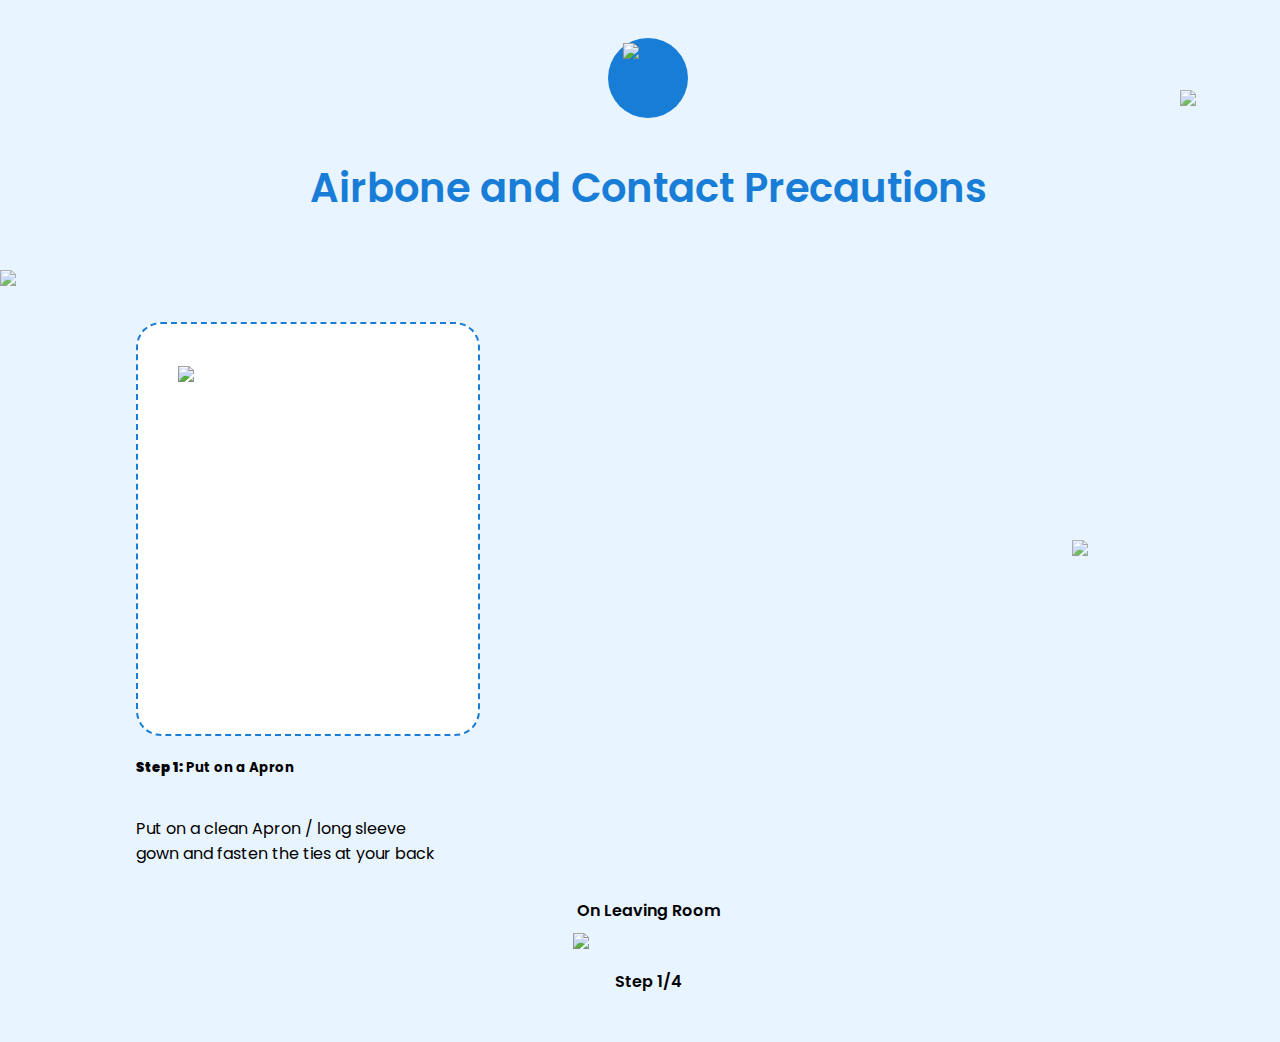
==== airborne.html @ f4a00616 "changes in file" ====
<!DOCTYPE html>
<html lang="en">
  <head>
    <meta charset="UTF-8" />
    <meta http-equiv="X-UA-Compatible" content="IE=edge" />
    <meta http-equiv="content-type" content="text/html; charset=utf-8" />
    <meta
      name="viewport"
      content="width=device-width, initial-scale=1.0,  minimum-scale=1.0 user-scalable=no"
    />
    <title>clean care is safer care</title>
    <link href="assets/css/bootstrap.min.css" rel="stylesheet" />
    <link
      rel="stylesheet"
      href="https://cdnjs.cloudflare.com/ajax/libs/font-awesome/4.7.0/css/font-awesome.min.css"
    />

    <link
      href="https://fonts.googleapis.com/css2?family=Poppins:ital,wght@0,100;0,200;0,300;0,400;0,500;0,600;0,700;0,800;0,900;1,100;1,200;1,300;1,400;1,500;1,600;1,700;1,800;1,900&display=swap"
      rel="stylesheet"
    />

    <link href="assets/css/style.css" rel="stylesheet" />
  </head>
  <body class="">
    <section class="container-block1">
      <div class="container">
        <div class="row">
          <div class="col-12 block1">
            <div class="airborne-bg">
              <img class="drop-img_1" src="assets/img/Airbone.svg" />
            </div>
            <h3 class="my-3">Airbone and Contact Precautions</h3>
          </div>

          <div
            class="col-12 col-sm-6 bg_centre_cc col-md-6 col-lg-6 col-xl-6 block1a order-1 order-md-0 order-lg-0 order-xl-0 my-auto"
          >
            <div class="apron-image-container box1">
              <img
                src="assets/img/Assets/Apron.svg"
                id="draggable1"
                draggable="true"
                class="apron"
              />
            </div>
            <div class="apron-text-container my-3">
              <h5><b>Step 1:</b> Put on a Apron</h5>
              <p>
                Put on a clean Apron / long sleeve gown and fasten the ties at
                your back
              </p>
            </div>
          </div>
          <div
            class="col-12 col-sm-6 col-md-6 col-lg-6 col-xl-6 block1b order-0 order-md-1 order-lg-1 order-xl-1"
          >
            <p class="P_text_aling_1">On Leaving Room</p>
            <div class="block1b-image-container">
              <img
                class="block1b-image"
                id="droppable1"
                droppable="true"
                src="assets/img/Airbone_Character/After/Character_Normal-03.svg"
              />
            </div>
            <p class="P_text_aling">Step 1/4</p>
            <div class="block1b-text-container1" style="display: none;">
              <div class="icon-container-block1b d-flex d-inline">
                <img class="mr-3" src="assets/img/Tick_1.svg" />
                <h5 class="my-3">Completed</h5>
              </div>
              <div class="button-container">
                <button class="block1b-button mx-1" onclick="plusSlides(1)">
                  Continue
                  <i class="fa fa-angle-double-right" aria-hidden="true"></i>
                </button>
              </div>
            </div>
          </div>
        </div>
      </div>
    </section>
    <section class="container-block1">
      <div class="container">
        <div class="row">
          <div class="col-12 block1">
            <div class="airborne-bg">
              <img class="drop-img_1" src="assets/img/Airbone.svg" />
            </div>
            <h3 class="my-3">Airbone and Contact Precautions</h3>
          </div>

          <div
            class="col-12 col-sm-6 bg_centre_cc col-md-6 col-lg-6 col-xl-6 block1a order-1 order-md-0 order-lg-0 order-xl-0 my-auto"
          >
            <div class="apron-image-container box2">
              <img
                src="assets/img/Assets/Mask_1.svg"
                draggable="true"
                id="draggable2"
                class="apron"
              />
            </div>
            <div class="apron-text-container my-3">
              <h5><b>Step 2:</b> Put on a Mask</h5>
              <p>Put on a mask</p>
            </div>
          </div>
          <div
            class="col-12 col-sm-6 col-md-6 col-lg-6 col-xl-6 block1b order-0 order-md-1 order-lg-1 order-xl-1"
          >
            <p class="P_text_aling_1">On Leaving Room</p>
            <div class="block1b-image-container">
              <img
                class="block1b-image"
                id="droppable2"
                droppable="true"
                src="assets/img/Airbone_Character/Before/Character_ffp2-03.svg"
              />
            </div>
            <p class="P_text_aling">Step 2/4</p>
            <div class="block1b-text-container2" style="display: none;">
              <div class="icon-container-block1b">
                <img class="mr-3" src="assets/img/Tick_1.svg" />
                <h5 class="my-3">Completed</h5>
              </div>
              <div class="button-container">
                <button class="block1b-button mx-1" onclick="plusSlides(1)">
                  Continue
                  <i class="fa fa-angle-double-right" aria-hidden="true"></i>
                </button>
              </div>
            </div>
          </div>
        </div>
      </div>
    </section>
    <section class="container-block1">
      <div class="container">
        <div class="row">
          <div class="col-12 block1">
            <div class="airborne-bg">
              <img class="drop-img_1" src="assets/img/Airbone.svg" />
            </div>
            <h3 class="my-3">Airbone and Contact Precautions</h3>
          </div>

          <div
            class="col-12 col-sm-6 bg_centre_cc col-md-6 col-lg-6 col-xl-6 block1a order-1 order-md-0 order-lg-0 order-xl-0 my-auto"
          >
            <div class="apron-image-container box3">
              <img
                src="assets/img/Assets/Face shield.svg"
                id="draggable3"
                class="apron"
              />
            </div>
            <div class="apron-text-container my-3">
              <h5><b>Step 3:</b> Put on a Face shield</h5>
              <p>Put on a Face shield</p>
            </div>
          </div>
          <div
            class="col-12 col-sm-6 col-md-6 col-lg-6 col-xl-6 block1b order-0 order-md-1 order-lg-1 order-xl-1"
          >
            <p class="P_text_aling_1">On Leaving Room</p>
            <div class="block1b-image-container">
              <img
                class="block1b-image"
                id="droppable3"
                src="assets/img/Airbone_Character/Before/Character_Face shield-03.svg"
              />
            </div>
            <p class="P_text_aling">Step 3/4</p>
            <div class="block1b-text-container3" style="display: none;">
              <div class="icon-container-block1b">
                <img class="mr-3" src="assets/img/Tick_1.svg" />
                <h5 class="my-3">Completed</h5>
              </div>
              <div class="button-container">
                <button class="block1b-button mx-1" onclick="plusSlides(1)">
                  Continue
                  <i class="fa fa-angle-double-right" aria-hidden="true"></i>
                </button>
              </div>
            </div>
          </div>
        </div>
      </div>
    </section>
    <section class="container-block1">
      <div class="container">
        <div class="row">
          <div class="col-12 block1">
            <div class="airborne-bg">
              <img class="drop-img_1" src="assets/img/Airbone.svg" />
            </div>
            <h3 class="my-3">Airbone and Contact Precautions</h3>
          </div>

          <div
            class="col-12 col-sm-6 bg_centre_cc col-md-6 col-lg-6 col-xl-6 block1a order-1 order-md-0 order-lg-0 order-xl-0 my-auto"
          >
            <div class="apron-image-container box4">
              <img
                src="assets/img/Assets/Gloves.svg"
                id="draggable4"
                class="apron"
              />
            </div>
            <div class="apron-text-container my-3">
              <h5><b>Step 4:</b> Put on a Gloves</h5>
              <p>Put on a Gloves</p>
            </div>
          </div>
          <div
            class="col-12 col-sm-6 col-md-6 col-lg-6 col-xl-6 block1b order-0 order-md-1 order-lg-1 order-xl-1"
          >
            <p class="P_text_aling_1">On Leaving Room</p>
            <div class="block1b-image-container">
              <img
                class="block1b-image"
                id="droppable4"
                src="assets/img/Airbone_Character/Before/Balaji Precautions-03.svg"
              />
            </div>
            <p class="P_text_aling">Step 4/4</p>
            <div class="block1b-text-container4" style="display: none;">
              <div class="icon-container-block1b">
                <img class="mr-3" src="assets/img/Tick_1.svg" />
                <h5 class="my-3">Completed</h5>
              </div>
              <div class="button-container">
                <button class="block1b-button mx-1" onclick="plusSlides(1)">
                  Next
                </button>
              </div>
            </div>
          </div>
        </div>
      </div>
    </section>
    <!-- reverse slider  1-->
    <section class="container-block1">
      <div class="container">
        <div class="row">
          <div class="col-12 block1">
            <div class="airborne-bg">
              <img class="drop-img" src="assets/img/Airbone.svg" />
            </div>

            <h3 class="my-4">Droplet and Contact Precautions</h3>
          </div>
          <div
            class="col-12 col-sm-6 col-md-6 col-lg-6 col-xl-6 block2a  my-auto justify-content-center"
          >
          <p>On Leaving Room</p>
          <div class="block2b-image-container">
            <img
              class="block2b-image"
              id="draggable5"
              src="assets/img/Assets/Gloves.svg"
            />
            
          </div>
          <div class="block2b-text-container my-3">
            <h5><b>Step 2:</b> Put on a Mask</h5>
            <p>Put on a mask</p>
          </div>
          </div>
          <div
            class="col-12 col-sm-6 col-md-6 col-lg-6 col-xl-6 block-1b"
          >
           
            <div class="apron-image-container box5" id="droppable5">
              <img
                src=""
                
                class="apron"
              />
            </div>
            <div class="block1b-text-container5" style="display: none;">
              <p class="P_text_aling">Step 3/4</p>
              <div class="icon-container-block1b">
                <img class="mr-3" src="assets/img/Tick_1.svg" />
                <h5 class="my-3"><b>Completed</b></h5>
              </div>
              <div class="button-container">
                <button class="block1b-button mx-1" onclick="plusSlides(1)">
                  Continue
                </button>
              </div>
            </div>
          </div>
        </div>
      </div>
    </section>
    <!--reverse slider2-->
    <section class="container-block1">
      <div class="container">
        <div class="row">
          <div class="col-12 block1">
            <div class="airborne-bg">
              <img class="drop-img" src="assets/img/Airbone.svg" />
            </div>

            <h3 class="my-4">Droplet and Contact Precautions</h3>
          </div>
          <div
            class="col-12 col-sm-6 col-md-6 col-lg-6 col-xl-6 block2a my-auto justify-content-center"
          >
          <p>On Leaving Room</p>
          <div class="block2c-image-container">
            <img
              class="block2c-image"
              id="draggable6"
              src="assets/img/Assets/Face shield.svg"
            />
            
          </div>
          <div class="block2b-text-container my-3">
            <h5><b>Step 2:</b> Put on a Mask</h5>
            <p>Put on a mask</p>
          </div>
          </div>
          <div
            class="col-12 col-sm-6 col-md-6 col-lg-6 col-xl-6 block1b "
          >
           
            <div class="apron-image-container box6" id="droppable6">
              <img
                src=""
                
                class="apron1"
              />
            </div>
            <div class="block1b-text-container6" style="display: none;">
              <p class="P_text_aling">Step 3/4</p>
              <div class="icon-container-block1b">
                <img class="mr-3" src="assets/img/Tick_1.svg" />
                <h5 class="my-3"><b>Completed</b></h5>
              </div>
              <div class="button-container">
                <button class="block1b-button mx-1" onclick="plusSlides(1)">
                  Continue
                </button>
              </div>
            </div>
          </div>
        </div>
      </div>
    </section>
<!--reverse slider 3-->
<section class="container-block1">
  <div class="container">
    <div class="row">
      <div class="col-12 block1">
        <div class="airborne-bg">
          <img class="drop-img" src="assets/img/Airbone.svg" />
        </div>

        <h3 class="my-4">Droplet and Contact Precautions</h3>
      </div>
      <div
        class="col-12 col-sm-6 col-md-6 col-lg-6 col-xl-6 block2a  my-auto justify-content-center"
      >
      <p>On Leaving Room</p>
      <div class="block2d-image-container">
        <img
          class="block2d-image"
          id="draggable7"
          src="assets/img/Assets/Mask_1.svg"
        />
        
      </div>
      <div class="block2b-text-container my-3">
        <h5><b>Step 2:</b> Put on a Mask</h5>
        <p>Put on a mask</p>
      </div>
      </div>
      <div
        class="col-12 col-sm-6 col-md-6 col-lg-6 col-xl-6 block1b "
      >
       
        <div class="apron-image-container box6" id="droppable7">
          <img
            src=""
            
            class="apron2"
          />
        </div>
        <div class="block1b-text-container7" style="display: none;">
          <p class="P_text_aling">Step 3/4</p>
          <div class="icon-container-block1b">
            <img class="mr-3" src="assets/img/Tick_1.svg" />
            <h5 class="my-3"><b>Completed</b></h5>
          </div>
          <div class="button-container">
            <button class="block1b-button mx-1" onclick="plusSlides(1)">
              Continue
            </button>
          </div>
        </div>
      </div>
    </div>
  </div>
</section>
<section class="container-block1">
  <div class="container">
    <div class="row">
      <div class="col-12 block1">
        <div class="airborne-bg">
          <img class="drop-img" src="assets/img/Airbone.svg" />
        </div>

        <h3 class="my-4">Droplet and Contact Precautions</h3>
      </div>
      <div
        class="col-12 col-sm-6 col-md-6 col-lg-6 col-xl-6 block2a  my-auto justify-content-center"
      >
      <p>On Leaving Room</p>
      <div class="block2e-image-container">
        <img
          class="block2e-image"
          id="draggable8"
          src="assets/img/Assets/Apron.svg"
        />
        
      </div>
        
          <div class="block2b-text-container my-3">
            <h5><b>Step 2:</b> Put on a Mask</h5>
            <p>Put on a mask</p>
          </div>
      </div>
      <div
        class="col-12 col-sm-6 col-md-6 col-lg-6 col-xl-6 block1b "
      >
       
        <div class="apron-image-container box6" id="droppable8">
          <img
            src=""
            
            class="apron3"
          />
        </div>
        <div class="block1b-text-container8" style="display: none;">
          <p class="P_text_aling">Step 3/4</p>
          <div class="icon-container-block1b">
            <img class="mr-3" src="assets/img/Tick_1.svg" />
            <h5 class="my-3"><b>Completed</b></h5>
          </div>
          <div class="button-container">
            <!-- <button class="block1b-button mx-1" onclick="plusSlides(1)">
              Continue
            </button> -->
          </div>
        </div>
      </div>
    </div>
  </div>
</section>
    <img src="assets/img/Virus_2.svg" class="d_g_bg_ico" />
    <img src="assets/img/Virus_2.svg" class="d_g_bg_ico_2" />
    <img src="assets/img/Virus_2.svg" class="d_g_bg_ico_3" />
    <script src="assets/js/jquery.min.js"></script>

    <script
      src="https://code.jquery.com/ui/1.12.1/jquery-ui.min.js"
      integrity="sha256-VazP97ZCwtekAsvgPBSUwPFKdrwD3unUfSGVYrahUqU="
      crossorigin="anonymous"
    ></script>
    <script src="https://cdnjs.cloudflare.com/ajax/libs/jqueryui-touch-punch/0.2.3/jquery.ui.touch-punch.min.js"></script>
    <script src="assets/js/main.js"></script>
  </body>
</html>
---- assets/css/style.css ----
body {
  font-family: "Poppins", sans-serif;
  background-color: #e8f4ff;
  width: 100%;
  height: 100%;
}

a:link {
  text-decoration: none !important;
}

a:visited {
  text-decoration: none;
}

a:hover {
  text-decoration: underline;
}

a:active {
  text-decoration: underline;
}

h1,
h2,
h3,
h4,
h5,
h6 {
  font-family: "Poppins", sans-serif;
}
.img_logo {
  width: 300px;
}
.bg-light {
  background-color: #ffffff !important;
}
.navbar {
  padding: 0;
}
.masthead {
  position: relative;
  overflow: hidden;
  padding-top: calc(3rem + 20px);
  background-image: url("../img/Home\ Gradient.svg");
  background-repeat: no-repeat;
  background-position: center center;
  background-attachment: scroll;
  background-color: #e8f4ff;
  background-size: cover;
}
.masthead .masthead-content {
  z-index: 1;
  position: relative;
}
.ban_head {
  font-size: 54px;
  font-weight: 600px;
  line-height: 1.2;
  text-align: center;
}
.ban_para {
  font-size: 18px;
  line-height: 1.8;
  text-align: center;
  padding: 1% 10%;
}
.ban_btn {
  margin-bottom: 2%;
}
.masthead .bg-circle_1 {
  z-index: 0;
  position: absolute;
  width: 100%;
  background-image: url("../img/virusb1.svg");
  background-repeat: no-repeat;
}
.masthead .bg-circle_2 {
  z-index: 0;
  position: absolute;
  width: 100%;
  background-image: url("../img/Virusb2.svg");
  background-repeat: no-repeat;
}
.masthead .bg-circle_3 {
  z-index: 0;
  position: absolute;
  width: 100%;
  background-image: url("../img/virusb3.svg");
  background-repeat: no-repeat;
}

.masthead .bg-circle-1 {
  bottom: 1%;
  left: 1%;
  top: 30%;
}
.masthead .bg-circle-2 {
  left: 70%;
  top: 10%;
  right: 20%;
  bottom: 50%;
}
.masthead .bg-circle-3 {
  bottom: 10%;
  right: 2%;
  left: 80%;
  top: 50%;
}

.masthead {
  background-size: cover;
  background-position: center;
  background-repeat: no-repeat;
}

.header_bg {
  padding: 10px 0;
}

.main_bg {
  background-color: #e8f4ff;
  padding-bottom: 10%;
  width: 100%;
  overflow: hidden;
  background-repeat: no-repeat;
  background-attachment: scroll;
  background-position: center center;
  background-size: cover;
  position: relative;
}

.main_bg .main_bg_content {
  z-index: 1;
  position: relative;
}
.main_bg .main_bg_cir_11 {
  z-index: 0;
  position: absolute;
  width: 100%;
  background-image: url("../img/virusb4.svg");
  background-repeat: no-repeat;
}
.main_bg .main_bg_cir_12 {
  z-index: 0;
  position: absolute;
  width: 100%;
  background-image: url("../img/virusb5.svg");
  background-repeat: no-repeat;
}

.main_bg .main_bg_cir_21 {
  left: 85%;
  top: -4%;
  bottom: 0%;
  right: 0%;
}
.main_bg .main_bg_cir_22 {
  left: -2%;
  top: 15%;
  right: 30%;
  bottom: 0%;
}
.main_bg .main_bg_cir_23 {
  left: 80%;
  top: 33%;
  bottom: 0%;
  right: 0%;
}
.main_bg .main_bg_cir_24 {
  left: 0%;
  top: 45%;
  right: 30%;
  bottom: 0%;
}
.cont_head {
  line-height: 1.5;
  color: #187dd7;
  font-size: 32px;
  text-align: left;
  font-weight: bold;
  padding-bottom: 20px;
}
.cont_head_1 {
  line-height: 1;
  color: #187dd7;
  font-size: 32px;
  text-align: center;
  font-weight: bold;
  padding-bottom: 70px;
}

.cont_head_2 {
  line-height: 1;
  color: #187dd7;
  font-size: 32px;
  text-align: center;
  font-weight: bold;
  padding-top: 130px;
  padding-bottom: 50px;
}

.cont_par {
  margin-bottom: 0rem;
  color: #2c2d32;
  text-align: left;
  line-height: 1.8;
  text-align: left;
  font-size: 18px;
}

.cont_par_1 {
  margin-bottom: 0rem;
  color: #2c2d32;

  line-height: 1.8;
  padding-top: 50px;
  text-align: center;
  font-size: 18px;
}

.cont_par_2 {
  margin-bottom: 0rem;
  color: #187dd7;
  text-align: left;
  line-height: 1.8;
  padding-top: 50px;

  font-size: 18px;
}

.sec_pad {
  padding-top: 10%;
}

.sec_img_cen {
  position: absolute;
  top: 50%;
  left: 50%;
  -ms-transform: translate(-50%, -50%);
  transform: translate(-50%, -50%);
}

.image_bg {
  width: 100%;
  overflow: hidden;
  background: url(../img/BG_1.svg) no-repeat;
  background-repeat: no-repeat;
  background-attachment: scroll;
  background-position: center center;
  background-size: cover;
  position: relative;
}
.image_bg .image_bg_content {
  z-index: 1;
  position: relative;
}
.image_bg .image_bg_cir_11 {
  z-index: 0;
  position: absolute;
  width: 100%;
  background-image: url("../img/Virus_2.svg");
  background-repeat: no-repeat;
}
.image_bg .image_bg_cir_12 {
  z-index: 0;
  position: absolute;
  width: 100%;
  background-image: url("../img/Virus_2_1.svg");
  background-repeat: no-repeat;
}

.image_bg .image_bg_cir_21 {
  left: 30%;
  top: 20%;
  bottom: 0%;
  right: 0%;
}
.image_bg .image_bg_cir_22 {
  left: 88%;
  top: 42%;
  right: 30%;
  bottom: 0%;
}

.box_1 {
  border: 0px solid #187dd7;
  border-radius: 0px 50px 0px 0px;
  background-color: #187dd7;
}

.box_head_1 {
  line-height: 1.3;
  color: #fff;
  font-size: 32px;
  text-align: left;
  font-weight: bold;
}
.box_btn_1 {
  border-radius: 0px;
  padding: 12px 0;
  background-color: #fff;
  color: #187dd7;
  text-align: center;
  font-size: 18px;
  border: 0;
}
.box_ico {
  font-size: 25px;
  padding-left: 5px;
}
.box_pad {
  padding: 2.5rem;
}

.box_img_1 {
  padding: 10px;
  background-color: #fff;
  border-radius: 50%;
  width: 80px;
  margin-top: 10px;
  margin-bottom: 30px;
  height: 80px;
}

.box_2 {
  border: 0px solid #fff;
  border-radius: 0px 50px 0px 0px;
  background-color: #fff;
}

.box_head_2 {
  line-height: 1.3;
  color: #187dd7;
  font-size: 32px;
  text-align: left;
  font-weight: bold;
  padding-bottom: 10px;
}
.box_btn_2 {
  border-radius: 0px;
  padding: 12px 0;
  background-color: #187dd7;
  color: #fff;
  text-align: center;
  font-size: 18px;
  border: 0;
}

.box_btn_2:hover {
  background-color: #fff;
  color: #187dd7;
}
.box_pad_2 {
  padding: 25px;
}

.box_img_2 {
  padding: 10px;
  background-color: #187dd7;
  border-radius: 50%;
  width: 80px;
  margin-top: 10px;
  margin-bottom: 20px;
  height: 80px;
}
.cont_list ul {
  list-style: none;
}

.cont_list ul li {
  margin-bottom: 0rem;
  color: #2c2d32;
  text-align: left;
  line-height: 1.8;

  text-align: left;
  font-size: 18px;
  padding-bottom: 15px;
}

.cont_list ul li::before {
  content: "\2022";
  color: #187dd7;
  font-weight: bold;
  font-size: 40px;
  display: inline-block;
  width: 0.8em;
  vertical-align: middle;
  line-height: 20px;
  margin-left: -1em;
}

/***********container block1 starts here**********/
.container-block1 {
  padding: 30px 0px;
  background-color: #e8f4ff;
}
.block1 {
  display: flex;
  justify-content: center;
  align-items: center;
  flex-direction: column;
}
.drop-img {
  width: 100%;
  height: auto;
  width: 70px;
}
.block1 h3 {
  color: #187dd7;
  text-align: center;
  font-size: 40px;
  font-weight: 600;
}
.apron-image-container {
  background-color: #ffffff;
  padding: 40px;
  width: 100%;
  /* height: auto; */
  max-width: 260px;

  border: 2px dashed #187dd7;
  border-radius: 25px;
}
.box1 {
  height: 330px;
}
.box2,
.box3,
.box4 {
  height: 210px;
}
.block1b p {
  font-size: 18;
  margin-bottom: 10px;
  font-weight: 600;
}
.apron {
  width: 100%;
  height: auto;
  width: 150px;
}
.apron-text-container {
  display: flex;
  justify-content: center;
  flex-direction: column;
  align-items: flex-start;
  width: 100%;
  height: auto;
  max-width: 300px;
}
.block1b {
  display: flex;
  justify-content: center;
  flex-direction: column;
  align-items: center;
}

.block1a {
  margin-top: 5% !important;
}

.icon-container-block1b {
  display: flex;
  justify-content: center;
}
.block1b-text-container {
  display: flex;
  justify-content: center;
  flex-direction: column;
  align-items: center;
}
.block1b-image-container {
  background-image: url("../img/Assets/Door.svg");
  width: 100%;
  height: auto;
  max-width: 300px;
  background-size: cover;
  background-position: center;
  background-repeat: no-repeat;
  display: flex;
  justify-content: center;
}
.block1b-image {
  width: 100%;
  height: auto;
  width: 150px;
}
.block1b-button {
  border-radius: 20px;
  padding: 8px 5px;
  background-color: #187dd7;
  color: #fff;
  text-align: center;
  font-size: 18px;
  border: 1px solid #187dd7;
  width: 100%;
}
.prev-btn {
  border-radius: 20px;
  padding: 8px 5px;
  background-color: #187dd7;
  color: #fff;
  text-align: center;
  font-size: 18px;
  border: 1px solid #187dd7;
  width: 100%;
}
.button-container {
  display: flex;
  flex-direction: row;
  width: 300px;
}
.P_text_aling {
  text-align: center;
  margin-top: 20px;
  margin-bottom: 0px;
}
.drop-img_1 {
  width: 50px;
}
/***********container block1 starts here**********/

/***************airborne-container starts here *****/
.airborne-bg {
  padding: 5px;
  background-color: #187dd7;
  border-radius: 50%;
  width: 70px;

  height: 70px;
  display: flex;
  justify-content: center;
}

/***************airborne-container ends here *****/

/****************reverse block starts here***********/
.block2b-image-container {
  background-image: url("../img/reverse/Sleeve_4.svg");
  width: 100%;
  height: 500px;
  max-width: 320px;
  background-size: cover;
  background-position: center;
  background-repeat: no-repeat;
  display: flex;
  justify-content: center;
  margin: 0% 0%;
}
.block2c-image-container {
  background-image: url("../img/reverse/Sleeve_3.svg");
  width: 100%;
  height: 500px;
  max-width: 320px;
  background-size: cover;
  background-position: center;
  background-repeat: no-repeat;
  display: flex;
  justify-content: center;
  margin: 0% 0%;
}
.block2a {
  display: flex;
  justify-content: center;
  align-items: center;
  flex-direction: column;
}
.block2b-text-container {
  display: flex;
  justify-content: center;
  flex-direction: column;
  align-items: flex-start;
  width: 100%;
  height: auto;
  max-width: 300px;
}
.block2b-image {
  width: 100%;
  height: auto;
  max-width: 80px;
  position: absolute;
  top: 13%;
}
.block2c-image {
  width: 100%;
  height: auto;
  max-width: 80px;
  position: absolute;
  top: 13%;
}
.apron1 {
  width: 100%;
  height: auto;
  width: 150px;
}

.bg_centre_cc {
  padding-left: 10%;
}
 
@media only screen and (max-width: 800px) {
  .bg_centre_cc {
    padding-left: 5%;
    padding-right: 5%;
  }
}
/****************reverse block ends here***********/
@media only screen and (max-width: 600px) {
  .bg_centre_cc {
    padding-left: 10%;
    padding-right: 10%;
  }
  .d_g_bg_ico {
    position: relative;
    left: -17% !important;
    top: 17% !important;
    opacity: 0.8;
    width: 150px !important;
  }

  .d_g_bg_ico_2 {
    position: absolute;
    right: 2% !important;
    opacity: 0.8;
    top: 10% !important;

    width: 50px !important;
  }

  .d_g_bg_ico_3 {
    position: absolute;
    right: 2% !important;
    top: 50% !important;
    opacity: 0.8;
    width: 65px !important;
  }
  .icon-container-block1b .mr-3 {
    margin-right: 0.5rem !important;
  }

  .apron-image-container {
    background-color: #ffffff;
    padding: 5%;
    width: 100%;
    height: 80px !important;
    max-width: 80px !important ;
    border: 2px dashed #2ea74f !important;
    border-radius: 10px !important;
    display: flex;
    justify-content: center;
    align-items: center;
  }

  .apron {
    height: 65px !important;
    width: 65px !important;
  }
  .drop-img {
    width: 100%;
    height: auto;
    width: 50px;
  }
  .drop-img_1 {
    width: 40px;
  }
  .airborne-bg {
    padding: 5px;
    background-color: #187dd7;
    border-radius: 50%;
    width: 50px;
    height: 50px;
    display: flex;
    justify-content: center;
  }
  .icon-container-block1b img {
    width: 15px;
    padding-bottom: 0px;
  }
  .block1b-button {
    border-radius: 5px;
    padding: 5px 5px;
    background-color: #187dd7;
    color: #fff;
    text-align: center;
    font-size: 16px;
    border: 1px solid #187dd7;
    width: 100%;
  }
  .block1 .mb-3,
  .my-3 {
    margin-bottom: 0.3rem !important;
    margin-top: 0.3rem !important;
  }
  .P_text_aling {
    text-align: center;
    margin-top: 50px;

    padding-bottom: 3px !important;
    font-size: 12px !important;
    margin-bottom: 0px !important;
    font-weight: 500 !important ;
  }

  .apron-text-container p {
    font-size: 10px !important;
    margin-bottom: 0rem;
    line-height: 1.6;
  }

  .apron-text-container h5 {
    font-size: 14px !important;
    margin-bottom: 0.6rem;
  }

  .P_text_aling_1 {
    font-size: 14px !important;
    margin-bottom: 50px !important;
    font-weight: 600 !important;
  }

  .icon-container-block1b .my-3 {
    margin-bottom: 0rem !important;
    margin-top: 0rem !important;
  }

  .icon-container-block1b h5 {
    font-size: 16px;
    font-weight: 700;
  }

  .container-block1 {
    padding: 10px 0px;
  }
  .mobi_pad {
    margin-bottom: 50px;
  }

  .sec_pad {
    padding-top: 100px;
  }

  .ban_head {
    font-size: 42px;
    font-weight: 600px;
    line-height: 1.2;
    text-align: center;
  }

  .cont_head_2 {
    padding-top: 60px;
  }
  .box1,
  .box2,
  .box3,
  .block1 h3 {
    color: #187dd7;
    text-align: center;
    font-size: 18px;
    font-weight: 600;
    line-height: 1.2;
    margin-bottom: 10px !important;
  }

  .block1b-image-container {
    background-image: url("../img/Assets/Door.svg");
    width: 100%;
    height: 230px !important;
    max-width: 180px !important;
    background-size: cover;
    background-position: center;
    background-repeat: no-repeat;
    display: flex;
    justify-content: center;
    margin: 0% !important;
    margin-top: 5%;
    margin-bottom: 5%;
  }
  .block1a {
    margin-top: 4% !important;
  }
  h5 b,
  strong {
    font-weight: 600px !important;
  }
  .button-container {
    display: flex;
    flex-direction: row;
    width: 130px;
    text-align: center;
    position: absolute;
    bottom: -36%;
    margin-bottom: 1%;
  }
  .block1b-image {
    width: 100%;
    height: auto;
    width: 115px !important;
    position: absolute;
    top: 25px;
    bottom: 0px;
  }
  .block-reverse{
    display:flex;
    flex-direction:row
  }
}
@media (max-width: 375px) {
  .block1 h3 {
    width: 280px;
  }
  .block1a {
    display: flex;
    justify-content: center;
    flex-direction: row;
    align-items: center;
  }
  .block1b {
    display: flex;
    justify-content: center;
    flex-direction: column;
    align-items: center;
  }

  .apron {
    height: 100px;
    width: 50px;
    /* margin-bottom:35% */
  }
  .apron-text-container {
    display: flex;
    justify-content: center;
    flex-direction: column;
    align-items: flex-start;
    margin: 0px 10px 0px 20px;
  }
  .apron-text-container p {
    width: 100%;
  }

  .block1b-image {
    width: 100%;
    height: auto;
    width: 200px;
  }
}
@media (min-width: 377px) and (max-width: 596px) {
  .block1a {
    display: flex;
    justify-content: center;
    flex-direction: row;
    align-items: center;
  }
  .apron-image-container {
    background-color: #ffffff;
    padding: 5% 5%;
    width: 100%;
    height: 120px;
    max-width: 120px;
    border: 2px dashed #187dd7;
    border-radius: 25px;
    display: flex;
    justify-content: center;
    align-items: center;
  }
  .apron {
    height: 100px;
    width: 50px;
    /* margin-bottom:35% */
  }
  .apron-text-container {
    display: flex;
    justify-content: center;
    flex-direction: column;
    align-items: flex-start;
    margin: 0px 10px 0px 20px;
  }
  .block1b-image-container {
    background-image: url("../img/Assets/Door.svg");
    width: 100%;
    height: 150px;
    max-width: 100px;
    background-size: cover;
    background-position: center;
    background-repeat: no-repeat;
    display: flex;
    justify-content: center;
    margin: 0% 10%;
  }
  .block1b-image {
    width: 100%;
    height: auto;
    width: 200px;
  }
}

.ban_mg_padd {
  bottom: -2px;
  position: relative;
}

.masthead_bg {
  position: relative;
  overflow-x: hidden !important;
  background-repeat: no-repeat;
  background-position: center center;
  background-attachment: scroll;

  background-size: cover;
}
.masthead_bg .masthead-content_bg {
  z-index: 1;
  position: relative;
}

.masthead_bg .bg-circle-bg1 {
  z-index: 0;
  position: absolute;
  width: 100%;
  background-image: url("../img/Virus_2.svg");
  background-repeat: no-repeat;
}
.masthead_bg .bg-circle-bg2 {
  z-index: 0;
  position: absolute;
  width: 100%;
  background-image: url("../img/Virus_2.svg");
  background-repeat: no-repeat;
}
.masthead_bg .bg-circle-bg3 {
  z-index: 0;
  position: absolute;
  width: 100%;
  background-image: url("../img/Virus_2_1.svg");
  background-repeat: no-repeat;
}

.masthead_bg .bg-circle_bc1 {
  bottom: 1%;
  left: 20%;
  top: 20%;
}
.masthead_bg .bg-circle_bc2 {
  left: 85%;
  top: 10%;
  right: 20%;
  bottom: 50%;
}
.masthead_bg .bg-circle_bc3 {
  bottom: 10%;
  right: 2%;
  left: 90%;
  top: 70%;
}

.d_g_bg_ico {
  position: absolute;
  left: 0%;
  top: 30%;
  opacity: 0.8;
  width: 150px;
}

.d_g_bg_ico_2 {
  position: absolute;
  right: 0%;
  opacity: 0.8;
  top: 10%;

  width: 100px;
}

.d_g_bg_ico_3 {
  position: absolute;
  right: 10%;
  top: 60%;
  opacity: 0.8;
  width: 80px;
}
.block2d-image-container {
  background-image: url("../img/reverse/Sleeve_2.svg");
  width: 100%;
  height: 500px;
  max-width: 250px;
  background-size: cover;
  background-position: center;
  background-repeat: no-repeat;
  display: flex;
  justify-content: center;
  margin: 0% 0%;
}
.block2e-image-container {
  background-image: url("../img/reverse/Normal.svg");
  width: 100%;
  height: 500px;
  max-width: 250px;
  background-size: cover;
  background-position: center;
  background-repeat: no-repeat;
  display: flex;
  justify-content: center;
  margin: 0% 0%;
}
.block2d-image {
  width: 100%;
  height: auto;
  max-width: 80px;
  position: relative;
  /* top: 13%; */
  bottom:30%;
  right:3%
}
.block2e-image {
  width: 100%;
  height: 300px;
  /* max-width: 100px; */
  position: relative;
  /* top: 13%; */
  top:25%
}
.block2c-image {
  width: 100%;
  height: auto;
  max-width: 80px;
  position: relative;
  /* top: 13%; */
  bottom:33%;
  right:3%
}
.block2d-image {
  width: 100%;
  height: auto;
  max-width: 80px;
  position: relative;
  /* top: 13%; */
  bottom:30%;
  right:3%
}
.block2e-image {
  width: 100%;
  height: 300px;
  /* max-width: 100px; */
  position: relative;
  /* top: 13%; */
  top:25%
}
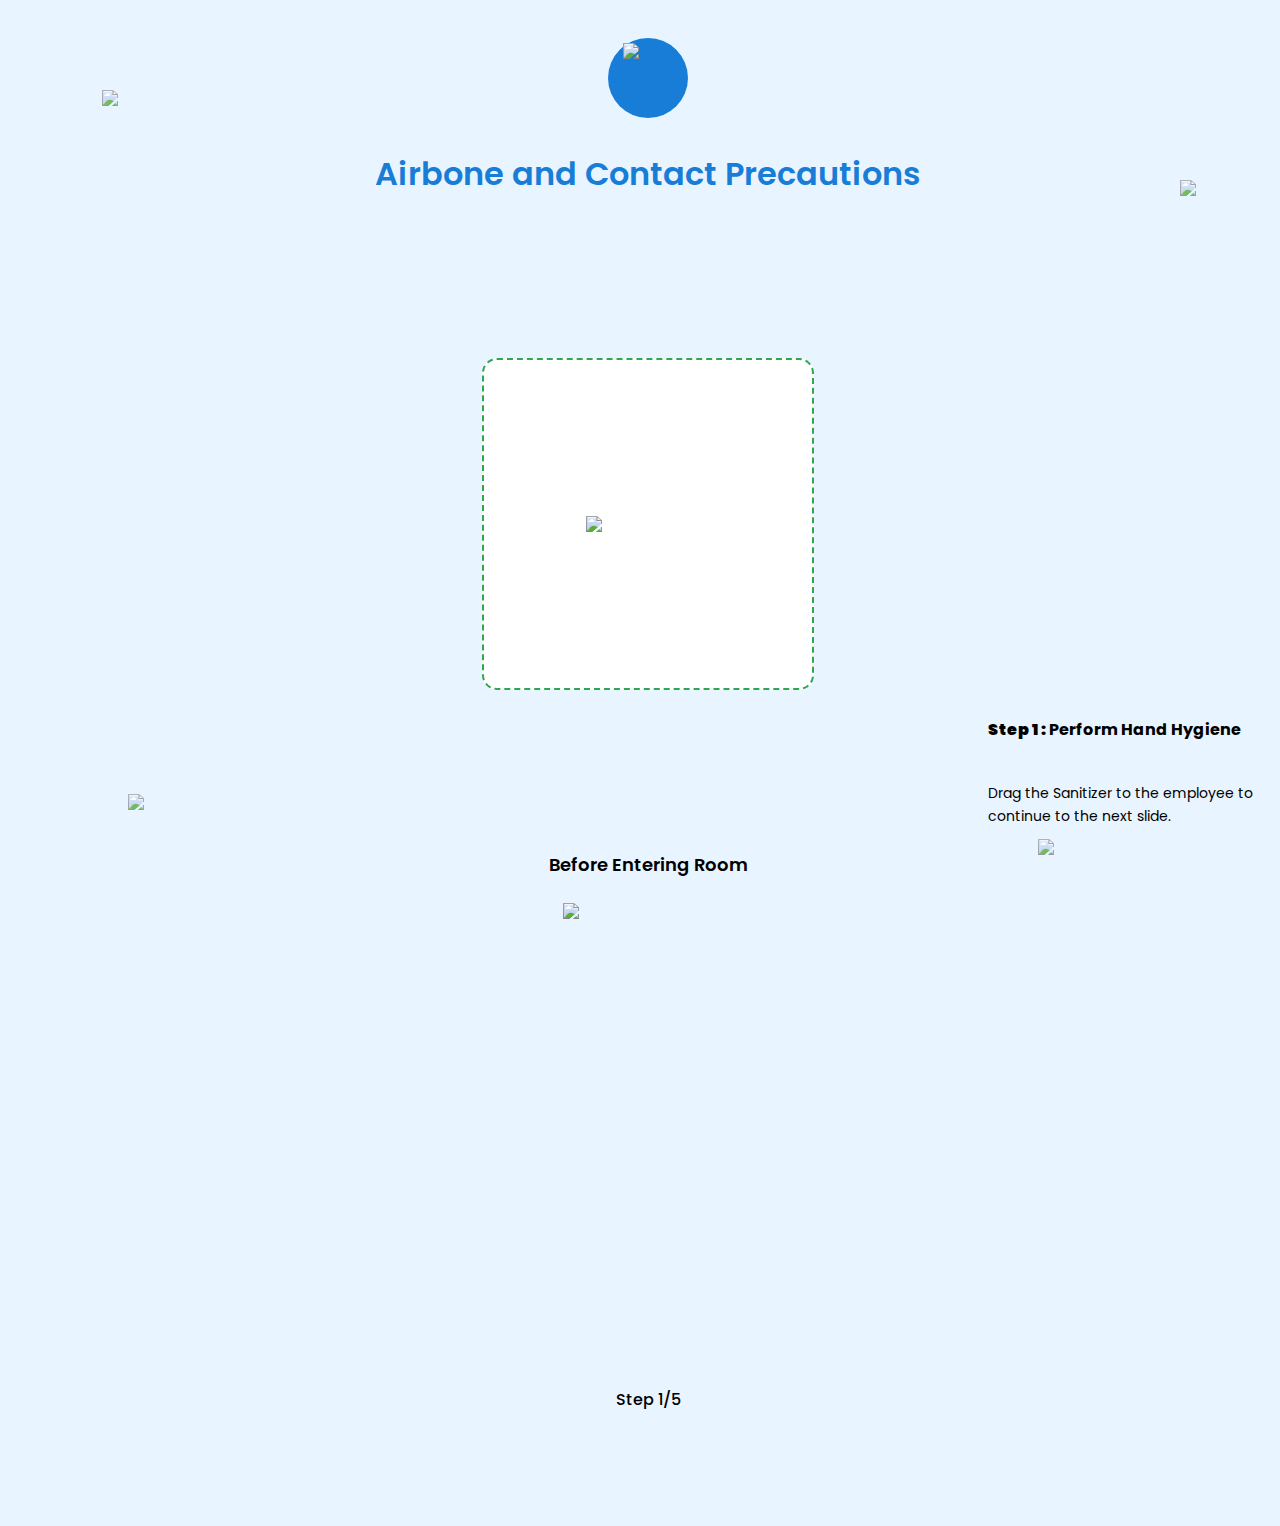
==== commit 33676f86: "changes" ====
--- a/airborne.html
+++ b/airborne.html
@@ -4,6 +4,7 @@
     <meta charset="UTF-8" />
     <meta http-equiv="X-UA-Compatible" content="IE=edge" />
     <meta http-equiv="content-type" content="text/html; charset=utf-8" />
+
     <meta
       name="viewport"
       content="width=device-width, initial-scale=1.0,  minimum-scale=1.0 user-scalable=no"
@@ -14,456 +15,802 @@
       rel="stylesheet"
       href="https://cdnjs.cloudflare.com/ajax/libs/font-awesome/4.7.0/css/font-awesome.min.css"
     />
-
     <link
       href="https://fonts.googleapis.com/css2?family=Poppins:ital,wght@0,100;0,200;0,300;0,400;0,500;0,600;0,700;0,800;0,900;1,100;1,200;1,300;1,400;1,500;1,600;1,700;1,800;1,900&display=swap"
       rel="stylesheet"
     />
 
     <link href="assets/css/style.css" rel="stylesheet" />
+    <style></style>
   </head>
   <body class="">
-    <section class="container-block1">
-      <div class="container">
-        <div class="row">
-          <div class="col-12 block1">
-            <div class="airborne-bg">
-              <img class="drop-img_1" src="assets/img/Airbone.svg" />
-            </div>
-            <h3 class="my-3">Airbone and Contact Precautions</h3>
-          </div>
-
-          <div
-            class="col-12 col-sm-6 bg_centre_cc col-md-6 col-lg-6 col-xl-6 block1a order-1 order-md-0 order-lg-0 order-xl-0 my-auto"
-          >
-            <div class="apron-image-container box1">
-              <img
-                src="assets/img/Assets/Apron.svg"
-                id="draggable1"
-                draggable="true"
-                class="apron"
-              />
-            </div>
-            <div class="apron-text-container my-3">
-              <h5><b>Step 1:</b> Put on a Apron</h5>
-              <p>
-                Put on a clean Apron / long sleeve gown and fasten the ties at
-                your back
-              </p>
-            </div>
-          </div>
-          <div
-            class="col-12 col-sm-6 col-md-6 col-lg-6 col-xl-6 block1b order-0 order-md-1 order-lg-1 order-xl-1"
-          >
-            <p class="P_text_aling_1">On Leaving Room</p>
-            <div class="block1b-image-container">
-              <img
-                class="block1b-image"
-                id="droppable1"
-                droppable="true"
-                src="assets/img/Airbone_Character/After/Character_Normal-03.svg"
-              />
-            </div>
-            <p class="P_text_aling">Step 1/4</p>
-            <div class="block1b-text-container1" style="display: none;">
-              <div class="icon-container-block1b d-flex d-inline">
-                <img class="mr-3" src="assets/img/Tick_1.svg" />
-                <h5 class="my-3">Completed</h5>
-              </div>
-              <div class="button-container">
-                <button class="block1b-button mx-1" onclick="plusSlides(1)">
-                  Continue
-                  <i class="fa fa-angle-double-right" aria-hidden="true"></i>
-                </button>
+    <div class="">
+      <section class="container-block1">
+        <div class="container">
+          <div class="row">
+            <div class="col-12 block1">
+              <div class="airborne-bg">
+                <img class="drop-img_1" src="assets/img/Airbone.svg" />
+              </div>
+              <h3 class="my-3">Airbone and Contact Precautions</h3>
+            </div>
+            <div
+              class="col-12 m_b_12 bg_centre_cc block1b_cc col-sm-6 col-md-6 col-lg-4 col-xl-4 block1a order-1 order-md-0 order-lg-0 order-xl-0 my-auto"
+            >
+              <div class="apron-image-container box2">
+                <img
+                  src="assets/img/Assets/Sanitizer.svg"
+                  id="draggable1"
+                  draggable="true"
+                  class="apron z_index"
+                />
+              </div>
+
+              <div class="apron-text-container my-3">
+                <h5><b>Step 1 : </b> Perform Hand Hygiene</h5>
+                <p>
+                  Drag the Sanitizer to the employee to continue to the next
+                  slide.
+                </p>
+              </div>
+            </div>
+            <div
+              class="col-12 col-sm-6 col-md-6 col-lg-8 col-xl-8 align-content-center order-0 order-md-1 order-lg-1 order-xl-1"
+            >
+              <div class="rwl_1">
+                <div
+                  class="col-12 col-sm-12 col-md-12 col-lg-6 col-xl-6 block1b"
+                >
+                  <p class="P_text_aling_1">Before Entering Room</p>
+                  <div class="block1b-image-container">
+                    <img
+                      class="block1b-image"
+                      id="droppable1"
+                      droppable="true"
+                      src="assets/img/Airbone_Character/After/Character_Normal-03.svg"
+                    />
+                  </div>
+                </div>
+
+                <div
+                  class="col-12 m_b_123 col-sm-12 col-md-12 col-lg-6 col-xl-6 block1b"
+                >
+                  <p class="P_text_aling">Step 1/5</p>
+                  <div class="block1b-text-container1" style="display: none;">
+                    <div class="icon-container-block1b_1 d-flex_1 block1b_cc">
+                      <img class="mr-3" src="assets/img/Tick_1.svg" />
+                      <h5 class="my-3">Completed</h5>
+                    </div>
+                    <div class="button-container">
+                      <button
+                        class="block1b-button mx-1"
+                        onclick="plusSlides(1)"
+                      >
+                        Continue
+                        <i
+                          class="fa fa-angle-double-right"
+                          aria-hidden="true"
+                        ></i>
+                      </button>
+                    </div>
+                  </div>
+                </div>
               </div>
             </div>
           </div>
         </div>
-      </div>
-    </section>
-    <section class="container-block1">
-      <div class="container">
-        <div class="row">
-          <div class="col-12 block1">
-            <div class="airborne-bg">
-              <img class="drop-img_1" src="assets/img/Airbone.svg" />
-            </div>
-            <h3 class="my-3">Airbone and Contact Precautions</h3>
-          </div>
-
-          <div
-            class="col-12 col-sm-6 bg_centre_cc col-md-6 col-lg-6 col-xl-6 block1a order-1 order-md-0 order-lg-0 order-xl-0 my-auto"
-          >
-            <div class="apron-image-container box2">
-              <img
-                src="assets/img/Assets/Mask_1.svg"
-                draggable="true"
-                id="draggable2"
-                class="apron"
-              />
-            </div>
-            <div class="apron-text-container my-3">
-              <h5><b>Step 2:</b> Put on a Mask</h5>
-              <p>Put on a mask</p>
-            </div>
-          </div>
-          <div
-            class="col-12 col-sm-6 col-md-6 col-lg-6 col-xl-6 block1b order-0 order-md-1 order-lg-1 order-xl-1"
-          >
-            <p class="P_text_aling_1">On Leaving Room</p>
-            <div class="block1b-image-container">
-              <img
-                class="block1b-image"
-                id="droppable2"
-                droppable="true"
-                src="assets/img/Airbone_Character/Before/Character_ffp2-03.svg"
-              />
-            </div>
-            <p class="P_text_aling">Step 2/4</p>
-            <div class="block1b-text-container2" style="display: none;">
-              <div class="icon-container-block1b">
-                <img class="mr-3" src="assets/img/Tick_1.svg" />
-                <h5 class="my-3">Completed</h5>
-              </div>
-              <div class="button-container">
-                <button class="block1b-button mx-1" onclick="plusSlides(1)">
-                  Continue
-                  <i class="fa fa-angle-double-right" aria-hidden="true"></i>
-                </button>
+      </section>
+      <section class="container-block1">
+        <div class="container">
+          <div class="row">
+            <div class="col-12 block1">
+              <div class="airborne-bg">
+                <img class="drop-img_1" src="assets/img/Airbone.svg" />
+              </div>
+              <h3 class="my-3">Airbone and Contact Precautions</h3>
+            </div>
+            <div
+              class="col-12 m_b_12 bg_centre_cc block1b_cc col-sm-6 col-md-6 col-lg-4 col-xl-4 block1a order-1 order-md-0 order-lg-0 order-xl-0 my-auto"
+            >
+              <div class="apron-image-container box2">
+                <img
+                  src="assets/img/Assets/Gown.svg"
+                  draggable="true"
+                  id="draggable2"
+                  class="apron z_index"
+                />
+              </div>
+              <div class="apron-text-container my-3">
+                <h5><b>Step 2:</b> Wear Long Sleeve Gown</h5>
+                <p>
+                  Drag the Gown to the employee to continue to the next slide.
+                </p>
+              </div>
+            </div>
+            <div
+              class="col-12 col-sm-6 col-md-6 col-lg-8 col-xl-8 order-0 order-md-1 order-lg-1 order-xl-1"
+            >
+              <div class="rwl_1">
+                <div
+                  class="col-12 col-sm-12 col-md-12 col-lg-6 col-xl-6 block1b"
+                >
+                  <p class="P_text_aling_1">Before Entering Room</p>
+                  <div class="block1b-image-container">
+                    <img
+                      class="block1b-image"
+                      id="droppable2"
+                      droppable="true"
+                      src="assets/img/Droplet_Character/After/WM.gif"
+                    />
+                  </div>
+                </div>
+
+                <div
+                  class="col-12 m_b_123 col-sm-12 col-md-12 col-lg-6 col-xl-6 block1b"
+                >
+                  <p class="P_text_aling">Step 2/5</p>
+                  <div class="block1b-text-container2" style="display: none;">
+                    <div class="icon-container-block1b_1 d-flex_1 block1b_cc">
+                      <img class="mr-3" src="assets/img/Tick_1.svg" />
+                      <h5 class="my-3">Completed</h5>
+                    </div>
+                    <div class="button-container">
+                      <button
+                        class="block1b-button mx-1"
+                        onclick="plusSlides(1)"
+                      >
+                        Continue
+                        <i
+                          class="fa fa-angle-double-right"
+                          aria-hidden="true"
+                        ></i>
+                      </button>
+                    </div>
+                  </div>
+                </div>
               </div>
             </div>
           </div>
         </div>
-      </div>
-    </section>
-    <section class="container-block1">
-      <div class="container">
-        <div class="row">
-          <div class="col-12 block1">
-            <div class="airborne-bg">
-              <img class="drop-img_1" src="assets/img/Airbone.svg" />
-            </div>
-            <h3 class="my-3">Airbone and Contact Precautions</h3>
-          </div>
-
-          <div
-            class="col-12 col-sm-6 bg_centre_cc col-md-6 col-lg-6 col-xl-6 block1a order-1 order-md-0 order-lg-0 order-xl-0 my-auto"
-          >
-            <div class="apron-image-container box3">
-              <img
-                src="assets/img/Assets/Face shield.svg"
-                id="draggable3"
-                class="apron"
-              />
-            </div>
-            <div class="apron-text-container my-3">
-              <h5><b>Step 3:</b> Put on a Face shield</h5>
-              <p>Put on a Face shield</p>
-            </div>
-          </div>
-          <div
-            class="col-12 col-sm-6 col-md-6 col-lg-6 col-xl-6 block1b order-0 order-md-1 order-lg-1 order-xl-1"
-          >
-            <p class="P_text_aling_1">On Leaving Room</p>
-            <div class="block1b-image-container">
-              <img
-                class="block1b-image"
-                id="droppable3"
-                src="assets/img/Airbone_Character/Before/Character_Face shield-03.svg"
-              />
-            </div>
-            <p class="P_text_aling">Step 3/4</p>
-            <div class="block1b-text-container3" style="display: none;">
-              <div class="icon-container-block1b">
-                <img class="mr-3" src="assets/img/Tick_1.svg" />
-                <h5 class="my-3">Completed</h5>
-              </div>
-              <div class="button-container">
-                <button class="block1b-button mx-1" onclick="plusSlides(1)">
-                  Continue
-                  <i class="fa fa-angle-double-right" aria-hidden="true"></i>
-                </button>
+      </section>
+      <section class="container-block1">
+        <div class="container">
+          <div class="row">
+            <div class="col-12 block1">
+              <div class="airborne-bg">
+                <img class="drop-img_1" src="assets/img/Airbone.svg" />
+              </div>
+              <h3 class="my-3">Airbone and Contact Precautions</h3>
+            </div>
+            <div
+              class="col-12 m_b_12 bg_centre_cc block1b_cc col-sm-6 col-md-6 col-lg-4 col-xl-4 block1a order-1 order-md-0 order-lg-0 order-xl-0 my-auto"
+            >
+              <div class="apron-image-container box3">
+                <img
+                  src="assets/img/Assets/FFP2.svg"
+                  id="draggable3"
+                  class="apron z_index"
+                />
+              </div>
+              <div class="apron-text-container my-3">
+                <h5><b>Step 3:</b> Put on a ffp2 Mask</h5>
+                <p>
+                  Drag the Mask to the employee to continue to the next slide.
+                </p>
+              </div>
+            </div>
+            <div
+              class="col-12 col-sm-6 col-md-6 col-lg-8 col-xl-8 order-0 order-md-1 order-lg-1 order-xl-1"
+            >
+              <div class="rwl_1">
+                <div
+                  class="col-12 col-sm-12 col-md-12 col-lg-6 col-xl-6 block1b"
+                >
+                  <p class="P_text_aling_1">Before Entering Room</p>
+                  <div class="block1b-image-container">
+                    <img
+                      class="block1b-image"
+                      id="droppable3"
+                      src="assets/img/Airbone_Character/Before/Character_Long%20Sleeve-03.svg"
+                    />
+                  </div>
+                </div>
+
+                <div
+                  class="col-12 m_b_123 col-sm-12 col-md-12 col-lg-6 col-xl-6 block1b"
+                >
+                  <p class="P_text_aling">Step 3/5</p>
+                  <div class="block1b-text-container3" style="display: none;">
+                    <div class="icon-container-block1b_1 d-flex_1 block1b_cc">
+                      <img class="mr-3" src="assets/img/Tick_1.svg" />
+                      <h5 class="my-3">Completed</h5>
+                    </div>
+                    <div class="button-container">
+                      <button
+                        class="block1b-button mx-1"
+                        onclick="plusSlides(1)"
+                      >
+                        Continue
+                        <i
+                          class="fa fa-angle-double-right"
+                          aria-hidden="true"
+                        ></i>
+                      </button>
+                    </div>
+                  </div>
+                </div>
               </div>
             </div>
           </div>
         </div>
-      </div>
-    </section>
-    <section class="container-block1">
-      <div class="container">
-        <div class="row">
-          <div class="col-12 block1">
-            <div class="airborne-bg">
-              <img class="drop-img_1" src="assets/img/Airbone.svg" />
-            </div>
-            <h3 class="my-3">Airbone and Contact Precautions</h3>
-          </div>
-
-          <div
-            class="col-12 col-sm-6 bg_centre_cc col-md-6 col-lg-6 col-xl-6 block1a order-1 order-md-0 order-lg-0 order-xl-0 my-auto"
-          >
-            <div class="apron-image-container box4">
-              <img
-                src="assets/img/Assets/Gloves.svg"
-                id="draggable4"
-                class="apron"
-              />
-            </div>
-            <div class="apron-text-container my-3">
-              <h5><b>Step 4:</b> Put on a Gloves</h5>
-              <p>Put on a Gloves</p>
-            </div>
-          </div>
-          <div
-            class="col-12 col-sm-6 col-md-6 col-lg-6 col-xl-6 block1b order-0 order-md-1 order-lg-1 order-xl-1"
-          >
-            <p class="P_text_aling_1">On Leaving Room</p>
-            <div class="block1b-image-container">
-              <img
-                class="block1b-image"
-                id="droppable4"
-                src="assets/img/Airbone_Character/Before/Balaji Precautions-03.svg"
-              />
-            </div>
-            <p class="P_text_aling">Step 4/4</p>
-            <div class="block1b-text-container4" style="display: none;">
-              <div class="icon-container-block1b">
-                <img class="mr-3" src="assets/img/Tick_1.svg" />
-                <h5 class="my-3">Completed</h5>
-              </div>
-              <div class="button-container">
-                <button class="block1b-button mx-1" onclick="plusSlides(1)">
-                  Next
-                </button>
+      </section>
+
+      <section class="container-block1">
+        <div class="container">
+          <div class="row">
+            <div class="col-12 block1">
+              <div class="airborne-bg">
+                <img class="drop-img_1" src="assets/img/Airbone.svg" />
+              </div>
+              <h3 class="my-3">Airbone and Contact Precautions</h3>
+            </div>
+            <div
+              class="col-12 m_b_12 bg_centre_cc block1b_cc col-sm-6 col-md-6 col-lg-4 col-xl-4 block1a order-1 order-md-0 order-lg-0 order-xl-0 my-auto"
+            >
+              <div class="apron-image-container box3">
+                <img
+                  src="assets/img/Assets/Face shield.svg"
+                  id="draggable4"
+                  class="apron z_index"
+                />
+              </div>
+              <div class="apron-text-container my-3">
+                <h5><b>Step 4:</b> Wear Face shield</h5>
+                <p>
+                  Drag the Face shield to the employee to continue to the next
+                  slide.
+                </p>
+              </div>
+            </div>
+            <div
+              class="col-12 col-sm-6 col-md-6 col-lg-8 col-xl-8 order-0 order-md-1 order-lg-1 order-xl-1"
+            >
+              <div class="rwl_1">
+                <div
+                  class="col-12 col-sm-12 col-md-12 col-lg-6 col-xl-6 block1b"
+                >
+                  <p class="P_text_aling_1">Before Entering Room</p>
+                  <div class="block1b-image-container">
+                    <img
+                      class="block1b-image"
+                      id="droppable4"
+                      src="assets/img/Airbone_Character/Before/Character_ffp2-03.svg"
+                    />
+                  </div>
+                </div>
+
+                <div
+                  class="col-12 m_b_123 col-sm-12 col-md-12 col-lg-6 col-xl-6 block1b"
+                >
+                  <p class="P_text_aling">Step 4/5</p>
+                  <div class="block1b-text-container4" style="display: none;">
+                    <div class="icon-container-block1b_1 d-flex_1 block1b_cc">
+                      <img class="mr-3" src="assets/img/Tick_1.svg" />
+                      <h5 class="my-3">Completed</h5>
+                    </div>
+                    <div class="button-container">
+                      <button
+                        class="block1b-button mx-1"
+                        onclick="plusSlides(1)"
+                      >
+                        Continue
+                        <i
+                          class="fa fa-angle-double-right"
+                          aria-hidden="true"
+                        ></i>
+                      </button>
+                    </div>
+                  </div>
+                </div>
               </div>
             </div>
           </div>
         </div>
-      </div>
-    </section>
-    <!-- reverse slider  1-->
-    <section class="container-block1">
-      <div class="container">
-        <div class="row">
-          <div class="col-12 block1">
-            <div class="airborne-bg">
-              <img class="drop-img" src="assets/img/Airbone.svg" />
-            </div>
-
-            <h3 class="my-4">Droplet and Contact Precautions</h3>
-          </div>
-          <div
-            class="col-12 col-sm-6 col-md-6 col-lg-6 col-xl-6 block2a  my-auto justify-content-center"
-          >
-          <p>On Leaving Room</p>
-          <div class="block2b-image-container">
-            <img
-              class="block2b-image"
-              id="draggable5"
-              src="assets/img/Assets/Gloves.svg"
-            />
-            
-          </div>
-          <div class="block2b-text-container my-3">
-            <h5><b>Step 2:</b> Put on a Mask</h5>
-            <p>Put on a mask</p>
-          </div>
-          </div>
-          <div
-            class="col-12 col-sm-6 col-md-6 col-lg-6 col-xl-6 block-1b"
-          >
-           
-            <div class="apron-image-container box5" id="droppable5">
-              <img
-                src=""
-                
-                class="apron"
-              />
-            </div>
-            <div class="block1b-text-container5" style="display: none;">
-              <p class="P_text_aling">Step 3/4</p>
-              <div class="icon-container-block1b">
-                <img class="mr-3" src="assets/img/Tick_1.svg" />
-                <h5 class="my-3"><b>Completed</b></h5>
-              </div>
-              <div class="button-container">
-                <button class="block1b-button mx-1" onclick="plusSlides(1)">
-                  Continue
-                </button>
+      </section>
+
+      <section class="container-block1">
+        <div class="container">
+          <div class="row">
+            <div class="col-12 block1">
+              <div class="airborne-bg">
+                <img class="drop-img_1" src="assets/img/Airbone.svg" />
+              </div>
+              <h3 class="my-3">Airbone and Contact Precautions</h3>
+            </div>
+            <div
+              class="col-12 m_b_12 bg_centre_cc block1b_cc col-sm-6 col-md-6 col-lg-4 col-xl-4 block1a order-1 order-md-0 order-lg-0 order-xl-0 my-auto"
+            >
+              <div class="apron-image-container box3">
+                <img
+                  src="assets/img/Assets/Gloves.svg"
+                  id="draggable5"
+                  class="apron z_index"
+                />
+              </div>
+              <div class="apron-text-container my-3">
+                <h5><b>Step 5:</b> Put on Gloves</h5>
+                <p>
+                  Drag the Gloves to the employee to continue to the next slide.
+                </p>
+              </div>
+            </div>
+            <div
+              class="col-12 col-sm-6 col-md-6 col-lg-8 col-xl-8 order-0 order-md-1 order-lg-1 order-xl-1"
+            >
+              <div class="rwl_1">
+                <div
+                  class="col-12 col-sm-12 col-md-12 col-lg-6 col-xl-6 block1b"
+                >
+                  <p class="P_text_aling_1">Before Entering Room</p>
+                  <div class="block1b-image-container">
+                    <img
+                      class="block1b-image"
+                      id="droppable5"
+                      src="assets/img/Airbone_Character/Before/Character_Face%20shield-03.svg"
+                    />
+                  </div>
+                </div>
+
+                <div
+                  class="col-12 m_b_123 col-sm-12 col-md-12 col-lg-6 col-xl-6 block1b"
+                >
+                  <p class="P_text_aling">Step 5/5</p>
+                  <div class="block1b-text-container5" style="display: none;">
+                    <div class="icon-container-block1b_1 d-flex_1 block1b_cc">
+                      <img class="mr-3" src="assets/img/Tick_1.svg" />
+                      <h5 class="my-3">Completed</h5>
+                    </div>
+                    <div class="button-container">
+                      <button
+                        class="block1b-button mx-1"
+                        onclick="plusSlides(1)"
+                      >
+                        Continue
+                        <i
+                          class="fa fa-angle-double-right"
+                          aria-hidden="true"
+                        ></i>
+                      </button>
+                    </div>
+                  </div>
+                </div>
               </div>
             </div>
           </div>
         </div>
-      </div>
-    </section>
-    <!--reverse slider2-->
-    <section class="container-block1">
-      <div class="container">
-        <div class="row">
-          <div class="col-12 block1">
-            <div class="airborne-bg">
-              <img class="drop-img" src="assets/img/Airbone.svg" />
-            </div>
-
-            <h3 class="my-4">Droplet and Contact Precautions</h3>
-          </div>
-          <div
-            class="col-12 col-sm-6 col-md-6 col-lg-6 col-xl-6 block2a my-auto justify-content-center"
-          >
-          <p>On Leaving Room</p>
-          <div class="block2c-image-container">
-            <img
-              class="block2c-image"
-              id="draggable6"
-              src="assets/img/Assets/Face shield.svg"
-            />
-            
-          </div>
-          <div class="block2b-text-container my-3">
-            <h5><b>Step 2:</b> Put on a Mask</h5>
-            <p>Put on a mask</p>
-          </div>
-          </div>
-          <div
-            class="col-12 col-sm-6 col-md-6 col-lg-6 col-xl-6 block1b "
-          >
-           
-            <div class="apron-image-container box6" id="droppable6">
-              <img
-                src=""
-                
-                class="apron1"
-              />
-            </div>
-            <div class="block1b-text-container6" style="display: none;">
-              <p class="P_text_aling">Step 3/4</p>
-              <div class="icon-container-block1b">
-                <img class="mr-3" src="assets/img/Tick_1.svg" />
-                <h5 class="my-3"><b>Completed</b></h5>
-              </div>
-              <div class="button-container">
-                <button class="block1b-button mx-1" onclick="plusSlides(1)">
-                  Continue
-                </button>
+      </section>
+
+      <section class="container-block1">
+        <div class="mydivs">
+          <div class="d_d_div">
+            <div class="container">
+              <div class="row">
+                <div class="col-12 block1">
+                  <img class="drop-img" src="assets/img/icon.svg" />
+                  <h3 class="my-3">Droplet and Contact Precautions</h3>
+                </div>
+                <div
+                  class="col-12 m_b_12 bg_centre_cc block1b_cc col-sm-6 col-md-6 col-lg-4 col-xl-4 block1a order-1 order-md-0 order-lg-0 order-xl-0 my-auto"
+                >
+                  <div class="apron-image-container box2">
+                    <div id="drop" class="drop" droppable="true"></div>
+                  </div>
+
+                  <div class="apron-text-container my-3">
+                    <h5><b>Step 1: </b>Dispose of Gloves</h5>
+                    <p>
+                      Drag the Gloves to empty box to continue to the next slide
+                    </p>
+                  </div>
+                </div>
+                <div
+                  class="col-12 col-sm-6 col-md-6 col-lg-8 col-xl-8 align-content-center order-0 order-md-1 order-lg-1 order-xl-1"
+                >
+                  <div class="rwl_1">
+                    <div
+                      class="col-12 col-sm-12 col-md-12 col-lg-6 col-xl-6 block1b"
+                    >
+                      <p class="P_text_aling_1">Outside The Room</p>
+                      <div class="block1b-image-container">
+                        <img
+                          id="drag"
+                          draggable="true"
+                          class="drag z_index"
+                          src="assets/img/Airbone_Character/After/Balaji%20Precautions-03.svg"
+                        />
+
+                        <img
+                          id="drag_img"
+                          class="drag_img"
+                          style="display: none;"
+                          src="assets/img/Airbone_Character/After/Character_Face%20shield-03.svg"
+                        />
+                      </div>
+                    </div>
+
+                    <div
+                      class="col-12 m_b_123 col-sm-12 col-md-12 col-lg-6 col-xl-6 block1b"
+                    >
+                      <p class="P_text_aling">Step 1/5</p>
+
+                      <div class="block1b-text-container3">
+                        <div id="drop_drag_next_con" style="display: none;">
+                          <div
+                            class="icon-container-block1b_1 d-flex_1 block1b_cc"
+                          >
+                            <img class="mr-3" src="assets/img/Tick_1.svg" />
+                            <h5 class="my-3">Completed</h5>
+                          </div>
+                        </div>
+
+                        <div class="button-container">
+                          <button
+                            name="next"
+                            id="drop_drag_next_nex"
+                            class="block1b-button mx-1"
+                            style="display: none;"
+                          >
+                            Continue
+                            <i
+                              class="fa fa-angle-double-right"
+                              aria-hidden="true"
+                            ></i>
+                          </button>
+                        </div>
+                      </div>
+                    </div>
+                  </div>
+                </div>
+              </div>
+            </div>
+          </div>
+
+          <div class="d_d_div">
+            <div class="container">
+              <div class="row">
+                <div class="col-12 block1">
+                  <img class="drop-img" src="assets/img/icon.svg" />
+                  <h3 class="my-3">Droplet and Contact Precautions</h3>
+                </div>
+                <div
+                  class="col-12 m_b_12 bg_centre_cc block1b_cc col-sm-6 col-md-6 col-lg-4 col-xl-4 block1a order-1 order-md-0 order-lg-0 order-xl-0 my-auto"
+                >
+                  <div class="apron-image-container box2">
+                    <div id="drop_1" class="drop" droppable="true"></div>
+                  </div>
+
+                  <div class="apron-text-container my-3">
+                    <h5><b>Step 2: </b> Dispose of Gown</h5>
+                    <p>
+                      Drag the Gown to empty box to continue to the next slide
+                    </p>
+                  </div>
+                </div>
+                <div
+                  class="col-12 col-sm-6 col-md-6 col-lg-8 col-xl-8 align-content-center order-0 order-md-1 order-lg-1 order-xl-1"
+                >
+                  <div class="rwl_1">
+                    <div
+                      class="col-12 col-sm-12 col-md-12 col-lg-6 col-xl-6 block1b"
+                    >
+                      <p class="P_text_aling_1">Outside The Room</p>
+                      <div class="block1b-image-container">
+                        <img
+                          draggable="true"
+                          id="drag_1"
+                          class="drag z_index"
+                          src="assets/img/Airbone_Character/After/Character_Face%20shield-03.svg"
+                        />
+
+                        <img
+                          id="drag_img_1"
+                          class="drag_img"
+                          style="display: none;"
+                          src="assets/img/Airbone_Character/After/Character_F%20M-03.svg"
+                        />
+                      </div>
+                    </div>
+
+                    <div
+                      class="col-12 m_b_123 col-sm-12 col-md-12 col-lg-6 col-xl-6 block1b"
+                    >
+                      <p class="P_text_aling">Step 2/5</p>
+                      <div class="block1b-text-container1">
+                        <div id="drop_drag_next_con_1" style="display: none;">
+                          <div
+                            class="icon-container-block1b_1 d-flex_1 block1b_cc"
+                          >
+                            <img class="mr-3" src="assets/img/Tick_1.svg" />
+                            <h5 class="my-3">Completed</h5>
+                          </div>
+                        </div>
+
+                        <div class="button-container">
+                          <button
+                            name="next"
+                            id="drop_drag_next_nex_1"
+                            class="block1b-button mx-1"
+                            style="display: none;"
+                          >
+                            Continue
+                            <i
+                              class="fa fa-angle-double-right"
+                              aria-hidden="true"
+                            ></i>
+                          </button>
+                        </div>
+                      </div>
+                    </div>
+                  </div>
+                </div>
+              </div>
+            </div>
+          </div>
+
+          <div class="d_d_div">
+            <div class="container">
+              <div class="row">
+                <div class="col-12 block1">
+                  <img class="drop-img" src="assets/img/icon.svg" />
+                  <h3 class="my-3">Droplet and Contact Precautions</h3>
+                </div>
+                <div
+                  class="col-12 m_b_12 bg_centre_cc block1b_cc col-sm-6 col-md-6 col-lg-4 col-xl-4 block1a order-1 order-md-0 order-lg-0 order-xl-0 my-auto"
+                >
+                  <div class="apron-image-container box2">
+                    <div id="drop_2" class="drop" droppable="true"></div>
+                  </div>
+
+                  <div class="apron-text-container my-3">
+                    <h5><b>Step 3: </b> Perform Hand Hygiene</h5>
+                    <p>
+                      Drag the Sanitizer to empty box to continue to the next
+                      slide
+                    </p>
+                  </div>
+                </div>
+                <div
+                  class="col-12 col-sm-6 col-md-6 col-lg-8 col-xl-8 align-content-center order-0 order-md-1 order-lg-1 order-xl-1"
+                >
+                  <div class="rwl_1">
+                    <div
+                      class="col-12 col-sm-12 col-md-12 col-lg-6 col-xl-6 block1b"
+                    >
+                      <p class="P_text_aling_1">Outside The Room</p>
+                      <div class="block1b-image-container">
+                        <img
+                          id="drag_2"
+                          class="drag z_index"
+                          src="assets/img/Airbone_Character/After/Character_F%20M-03.svg"
+                        />
+
+                        <img
+                          id="drag_img_2"
+                          class="drag_img"
+                          style="display: none;"
+                          src="assets/img/Airbone_Character/After/Character_F%20M-03.svg"
+                        />
+                      </div>
+                    </div>
+
+                    <div
+                      class="col-12 m_b_123 col-sm-12 col-md-12 col-lg-6 col-xl-6 block1b"
+                    >
+                      <p class="P_text_aling">Step 3/5</p>
+                      <div class="block1b-text-container1_1">
+                        <div id="drop_drag_next_con_2" style="display: none;">
+                          <div
+                            class="icon-container-block1b_1 d-flex_1 block1b_cc"
+                          >
+                            <img class="mr-3" src="assets/img/Tick_1.svg" />
+                            <h5 class="my-3">Completed</h5>
+                          </div>
+                        </div>
+                        <div class="button-container">
+                          <button
+                            name="next"
+                            id="drop_drag_next_nex_2"
+                            class="block1b-button mx-1"
+                            style="display: none;"
+                          >
+                            Continue
+                            <i
+                              class="fa fa-angle-double-right"
+                              aria-hidden="true"
+                            ></i>
+                          </button>
+                        </div>
+                      </div>
+                    </div>
+                  </div>
+                </div>
+              </div>
+            </div>
+          </div>
+
+          <div class="d_d_div">
+            <div class="container">
+              <div class="row">
+                <div class="col-12 block1">
+                  <img class="drop-img" src="assets/img/icon.svg" />
+                  <h3 class="my-3">Droplet and Contact Precautions</h3>
+                </div>
+                <div
+                  class="col-12 m_b_12 bg_centre_cc block1b_cc col-sm-6 col-md-6 col-lg-4 col-xl-4 block1a order-1 order-md-0 order-lg-0 order-xl-0 my-auto"
+                >
+                  <div class="apron-image-container box2">
+                    <div id="drop_3" class="drop" droppable="true"></div>
+                  </div>
+
+                  <div class="apron-text-container my-3">
+                    <h5><b>Step 4: </b> Dispose of Face shield</h5>
+                    <p>
+                      Drag the Face shield & Mask to empty box to continue to
+                      the next slide
+                    </p>
+                  </div>
+                </div>
+                <div
+                  class="col-12 col-sm-6 col-md-6 col-lg-8 col-xl-8 align-content-center order-0 order-md-1 order-lg-1 order-xl-1"
+                >
+                  <div class="rwl_1">
+                    <div
+                      class="col-12 col-sm-12 col-md-12 col-lg-6 col-xl-6 block1b"
+                    >
+                      <p class="P_text_aling_1">Outside The Room</p>
+                      <div class="block1b-image-container">
+                        <img
+                          id="drag_3"
+                          class="drag z_index"
+                          src="assets/img/Airbone_Character/After/Character_F%20M-03.svg"
+                        />
+
+                        <img
+                          id="drag_img_3"
+                          class="drag_img"
+                          style="display: none;"
+                          src="assets/img/Airbone_Character/After/Character_Normal-03.svg"
+                        />
+                      </div>
+                    </div>
+
+                    <div
+                      class="col-12 m_b_123 col-sm-12 col-md-12 col-lg-6 col-xl-6 block1b"
+                    >
+                      <p class="P_text_aling">Step 4/5</p>
+
+                      <div class="block1b-text-container1_1">
+                        <div id="drop_drag_next_con_3" style="display: none;">
+                          <div
+                            class="icon-container-block1b_1 d-flex_1 block1b_cc"
+                          >
+                            <img class="mr-3" src="assets/img/Tick_1.svg" />
+                            <h5 class="my-3">Completed</h5>
+                          </div>
+                        </div>
+                        <div class="button-container">
+                          <button
+                            name="next"
+                            id="drop_drag_next_nex_3"
+                            class="block1b-button mx-1"
+                            style="display: none;"
+                          >
+                            Continue
+                            <i
+                              class="fa fa-angle-double-right"
+                              aria-hidden="true"
+                            ></i>
+                          </button>
+                        </div>
+                      </div>
+                    </div>
+                  </div>
+                </div>
+              </div>
+            </div>
+          </div>
+
+          <div class="d_d_div">
+            <div class="container">
+              <div class="row">
+                <div class="col-12 block1">
+                  <img class="drop-img" src="assets/img/icon.svg" />
+                  <h3 class="my-3">Droplet and Contact Precautions</h3>
+                </div>
+                <div
+                  class="col-12 m_b_12 bg_centre_cc block1b_cc col-sm-6 col-md-6 col-lg-4 col-xl-4 block1a order-1 order-md-0 order-lg-0 order-xl-0 my-auto"
+                >
+                  <div class="apron-image-container box2">
+                    <div id="drop_4" class="drop" droppable="true"></div>
+                  </div>
+
+                  <div class="apron-text-container my-3">
+                    <h5><b>Step 5: </b> Perform Hand Hygiene</h5>
+                    <p>
+                      Drag the Sanitizer to empty box to continue to the next
+                      slide
+                    </p>
+                  </div>
+                </div>
+                <div
+                  class="col-12 col-sm-6 col-md-6 col-lg-8 col-xl-8 align-content-center order-0 order-md-1 order-lg-1 order-xl-1"
+                >
+                  <div class="rwl_1">
+                    <div
+                      class="col-12 col-sm-12 col-md-12 col-lg-6 col-xl-6 block1b"
+                    >
+                      <p class="P_text_aling_1">Outside The Room</p>
+                      <div class="block1b-image-container">
+                        <img
+                          id="drag_4"
+                          class="drag z_index"
+                          src="assets/img/Airbone_Character/After/Character_Normal-03.svg"
+                        />
+
+                        <img
+                          id="drag_img_4"
+                          class="drag_img"
+                          style="display: none;"
+                          src="assets/img/Airbone_Character/After/Character_Normal-03.svg"
+                        />
+                      </div>
+                    </div>
+
+                    <div
+                      class="col-12 m_b_123 col-sm-12 col-md-12 col-lg-6 col-xl-6 block1b"
+                    >
+                      <p class="P_text_aling">Step 5/5</p>
+
+                      <div class="block1b-text-container1_1">
+                        <div id="drop_drag_next_con_4" style="display: none;">
+                          <div
+                            class="icon-container-block1b_1 d-flex_1 block1b_cc"
+                          >
+                            <img class="mr-3" src="assets/img/Tick_1.svg" />
+                            <h5 class="my-3">Completed</h5>
+                          </div>
+                        </div>
+                        <div class="button-container">
+                          <a
+                            href="index.html"
+                            name="next"
+                            id="drop_drag_next_nex_4"
+                            class="block1b-button mx-1"
+                            style="display: none;"
+                          >
+                            Home
+                            <i
+                              class="fa fa-angle-double-right"
+                              aria-hidden="true"
+                            ></i>
+                          </a>
+                        </div>
+                      </div>
+                    </div>
+                  </div>
+                </div>
               </div>
             </div>
           </div>
         </div>
-      </div>
-    </section>
-<!--reverse slider 3-->
-<section class="container-block1">
-  <div class="container">
-    <div class="row">
-      <div class="col-12 block1">
-        <div class="airborne-bg">
-          <img class="drop-img" src="assets/img/Airbone.svg" />
-        </div>
-
-        <h3 class="my-4">Droplet and Contact Precautions</h3>
-      </div>
-      <div
-        class="col-12 col-sm-6 col-md-6 col-lg-6 col-xl-6 block2a  my-auto justify-content-center"
-      >
-      <p>On Leaving Room</p>
-      <div class="block2d-image-container">
-        <img
-          class="block2d-image"
-          id="draggable7"
-          src="assets/img/Assets/Mask_1.svg"
-        />
-        
-      </div>
-      <div class="block2b-text-container my-3">
-        <h5><b>Step 2:</b> Put on a Mask</h5>
-        <p>Put on a mask</p>
-      </div>
-      </div>
-      <div
-        class="col-12 col-sm-6 col-md-6 col-lg-6 col-xl-6 block1b "
-      >
-       
-        <div class="apron-image-container box6" id="droppable7">
-          <img
-            src=""
-            
-            class="apron2"
-          />
-        </div>
-        <div class="block1b-text-container7" style="display: none;">
-          <p class="P_text_aling">Step 3/4</p>
-          <div class="icon-container-block1b">
-            <img class="mr-3" src="assets/img/Tick_1.svg" />
-            <h5 class="my-3"><b>Completed</b></h5>
-          </div>
-          <div class="button-container">
-            <button class="block1b-button mx-1" onclick="plusSlides(1)">
-              Continue
-            </button>
-          </div>
-        </div>
-      </div>
+      </section>
     </div>
-  </div>
-</section>
-<section class="container-block1">
-  <div class="container">
-    <div class="row">
-      <div class="col-12 block1">
-        <div class="airborne-bg">
-          <img class="drop-img" src="assets/img/Airbone.svg" />
-        </div>
-
-        <h3 class="my-4">Droplet and Contact Precautions</h3>
-      </div>
-      <div
-        class="col-12 col-sm-6 col-md-6 col-lg-6 col-xl-6 block2a  my-auto justify-content-center"
-      >
-      <p>On Leaving Room</p>
-      <div class="block2e-image-container">
-        <img
-          class="block2e-image"
-          id="draggable8"
-          src="assets/img/Assets/Apron.svg"
-        />
-        
-      </div>
-        
-          <div class="block2b-text-container my-3">
-            <h5><b>Step 2:</b> Put on a Mask</h5>
-            <p>Put on a mask</p>
-          </div>
-      </div>
-      <div
-        class="col-12 col-sm-6 col-md-6 col-lg-6 col-xl-6 block1b "
-      >
-       
-        <div class="apron-image-container box6" id="droppable8">
-          <img
-            src=""
-            
-            class="apron3"
-          />
-        </div>
-        <div class="block1b-text-container8" style="display: none;">
-          <p class="P_text_aling">Step 3/4</p>
-          <div class="icon-container-block1b">
-            <img class="mr-3" src="assets/img/Tick_1.svg" />
-            <h5 class="my-3"><b>Completed</b></h5>
-          </div>
-          <div class="button-container">
-            <!-- <button class="block1b-button mx-1" onclick="plusSlides(1)">
-              Continue
-            </button> -->
-          </div>
-        </div>
-      </div>
-    </div>
-  </div>
-</section>
+
     <img src="assets/img/Virus_2.svg" class="d_g_bg_ico" />
     <img src="assets/img/Virus_2.svg" class="d_g_bg_ico_2" />
     <img src="assets/img/Virus_2.svg" class="d_g_bg_ico_3" />
+    <img src="assets/img/Virus_2.svg" class="d_g_bg_ico_4" />
+
     <script src="assets/js/jquery.min.js"></script>
 
     <script
@@ -472,6 +819,8 @@
       crossorigin="anonymous"
     ></script>
     <script src="https://cdnjs.cloudflare.com/ajax/libs/jqueryui-touch-punch/0.2.3/jquery.ui.touch-punch.min.js"></script>
-    <script src="assets/js/main.js"></script>
+    <script src="assets/js/main2.js"></script>
+
+    <script></script>
   </body>
 </html>
--- a/assets/css/style.css
+++ b/assets/css/style.css
@@ -407,18 +407,14 @@
   height: auto;
   width: 70px;
 }
-.block1 h3 {
-  color: #187dd7;
-  text-align: center;
-  font-size: 40px;
-  font-weight: 600;
-}
+
 .apron-image-container {
   background-color: #ffffff;
   padding: 40px;
   width: 100%;
   /* height: auto; */
-  max-width: 260px;
+  max-width: 200px;
+  max-height: 200px;
 
   border: 2px dashed #187dd7;
   border-radius: 25px;
@@ -431,25 +427,16 @@
 .box4 {
   height: 210px;
 }
-.block1b p {
-  font-size: 18;
-  margin-bottom: 10px;
-  font-weight: 600;
-}
+
 .apron {
   width: 100%;
   height: auto;
-  width: 150px;
-}
-.apron-text-container {
   display: flex;
   justify-content: center;
-  flex-direction: column;
-  align-items: flex-start;
-  width: 100%;
-  height: auto;
-  max-width: 300px;
-}
+  max-width: 150px;
+  max-height: 150px;
+}
+
 .block1b {
   display: flex;
   justify-content: center;
@@ -457,10 +444,6 @@
   align-items: center;
 }
 
-.block1a {
-  margin-top: 5% !important;
-}
-
 .icon-container-block1b {
   display: flex;
   justify-content: center;
@@ -474,7 +457,7 @@
 .block1b-image-container {
   background-image: url("../img/Assets/Door.svg");
   width: 100%;
-  height: auto;
+  height: 400px;
   max-width: 300px;
   background-size: cover;
   background-position: center;
@@ -482,11 +465,7 @@
   display: flex;
   justify-content: center;
 }
-.block1b-image {
-  width: 100%;
-  height: auto;
-  width: 150px;
-}
+
 .block1b-button {
   border-radius: 20px;
   padding: 8px 5px;
@@ -512,9 +491,10 @@
   flex-direction: row;
   width: 300px;
 }
-.P_text_aling {
+
+.P_reverse_text_aling {
   text-align: center;
-  margin-top: 20px;
+  /* margin-top: 20px; */
   margin-bottom: 0px;
 }
 .drop-img_1 {
@@ -542,7 +522,7 @@
   width: 100%;
   height: 500px;
   max-width: 320px;
-  background-size: cover;
+  background-size: contain;
   background-position: center;
   background-repeat: no-repeat;
   display: flex;
@@ -554,7 +534,7 @@
   width: 100%;
   height: 500px;
   max-width: 320px;
-  background-size: cover;
+  background-size: contain;
   background-position: center;
   background-repeat: no-repeat;
   display: flex;
@@ -580,15 +560,17 @@
   width: 100%;
   height: auto;
   max-width: 80px;
-  position: absolute;
-  top: 13%;
+  position: relative;
+  /* top: 13%; */
 }
 .block2c-image {
   width: 100%;
   height: auto;
   max-width: 80px;
-  position: absolute;
-  top: 13%;
+  position: relative;
+  /* top: 13%; */
+  bottom: 33%;
+  right: 3%;
 }
 .apron1 {
   width: 100%;
@@ -596,46 +578,32 @@
   width: 150px;
 }
 
-.bg_centre_cc {
-  padding-left: 10%;
-}
- 
-@media only screen and (max-width: 800px) {
-  .bg_centre_cc {
-    padding-left: 5%;
-    padding-right: 5%;
-  }
-}
-/****************reverse block ends here***********/
 @media only screen and (max-width: 600px) {
+  .block1a {
+    margin-top: 5% !important;
+  }
+  .block1a {
+    display: flex;
+    justify-content: center;
+    flex-direction: row;
+    align-items: center;
+  }
+
   .bg_centre_cc {
     padding-left: 10%;
     padding-right: 10%;
   }
-  .d_g_bg_ico {
-    position: relative;
-    left: -17% !important;
-    top: 17% !important;
-    opacity: 0.8;
-    width: 150px !important;
-  }
-
-  .d_g_bg_ico_2 {
-    position: absolute;
-    right: 2% !important;
-    opacity: 0.8;
-    top: 10% !important;
-
-    width: 50px !important;
-  }
-
-  .d_g_bg_ico_3 {
-    position: absolute;
-    right: 2% !important;
-    top: 50% !important;
-    opacity: 0.8;
-    width: 65px !important;
-  }
+
+  .apron-text-container {
+    display: flex;
+    justify-content: center;
+    flex-direction: column;
+    align-items: flex-start;
+    width: 100%;
+    height: auto;
+    max-width: 300px;
+  }
+
   .icon-container-block1b .mr-3 {
     margin-right: 0.5rem !important;
   }
@@ -778,7 +746,7 @@
     margin-bottom: 5%;
   }
   .block1a {
-    margin-top: 4% !important;
+    margin-top: 2% !important;
   }
   h5 b,
   strong {
@@ -790,7 +758,7 @@
     width: 130px;
     text-align: center;
     position: absolute;
-    bottom: -36%;
+    bottom: -150%;
     margin-bottom: 1%;
   }
   .block1b-image {
@@ -801,21 +769,36 @@
     top: 25px;
     bottom: 0px;
   }
-  .block-reverse{
-    display:flex;
-    flex-direction:row
+
+  .block-reverse {
+    display: flex;
+    flex-direction: row;
+  }
+  .reverse_block {
+    margin: 20px 0px;
+    display: flex;
+    justify-content: space-evenly !important;
+    flex-direction: row !important;
+    height: 100px;
+  }
+  .block2b-image-container {
+    background-image: url("../img/reverse/Sleeve_4.svg");
+    width: 100%;
+    height: 320px;
+    max-width: 200px;
+    background-size: contain;
+    background-position: center;
+    background-repeat: no-repeat;
+    display: flex;
+    justify-content: center;
+    margin: 0% 0%;
   }
 }
 @media (max-width: 375px) {
   .block1 h3 {
     width: 280px;
   }
-  .block1a {
-    display: flex;
-    justify-content: center;
-    flex-direction: row;
-    align-items: center;
-  }
+
   .block1b {
     display: flex;
     justify-content: center;
@@ -954,30 +937,6 @@
   top: 70%;
 }
 
-.d_g_bg_ico {
-  position: absolute;
-  left: 0%;
-  top: 30%;
-  opacity: 0.8;
-  width: 150px;
-}
-
-.d_g_bg_ico_2 {
-  position: absolute;
-  right: 0%;
-  opacity: 0.8;
-  top: 10%;
-
-  width: 100px;
-}
-
-.d_g_bg_ico_3 {
-  position: absolute;
-  right: 10%;
-  top: 60%;
-  opacity: 0.8;
-  width: 80px;
-}
 .block2d-image-container {
   background-image: url("../img/reverse/Sleeve_2.svg");
   width: 100%;
@@ -1008,40 +967,373 @@
   max-width: 80px;
   position: relative;
   /* top: 13%; */
-  bottom:30%;
-  right:3%
+  bottom: 30%;
+  right: 3%;
 }
 .block2e-image {
   width: 100%;
   height: 300px;
-  /* max-width: 100px; */
+
   position: relative;
-  /* top: 13%; */
-  top:25%
-}
-.block2c-image {
+
+  top: 25%;
+}
+/* .block2c-image {
   width: 100%;
   height: auto;
   max-width: 80px;
   position: relative;
-  /* top: 13%; */
+  top: 13%;
   bottom:33%;
   right:3%
-}
-.block2d-image {
+} */
+
+.drop {
+  height: 100% !important;
+  width: 100% !important;
+}
+.div1 {
   width: 100%;
   height: auto;
-  max-width: 80px;
-  position: relative;
-  /* top: 13%; */
-  bottom:30%;
-  right:3%
-}
-.block2e-image {
-  width: 100%;
-  height: 300px;
-  /* max-width: 100px; */
-  position: relative;
-  /* top: 13%; */
-  top:25%
-}
+}
+
+.rwl {
+  display: -ms-flexbox;
+  display: flex;
+  -ms-flex-wrap: wrap;
+  flex-wrap: wrap;
+  margin-right: -15px;
+  margin-left: -15px;
+}
+
+@media screen and (min-width: 600px) and (max-width: 900px) {
+  .apron {
+    height: 150px !important;
+    width: 150px !important;
+  }
+  .P_text_aling_1 {
+    font-size: 16px !important;
+    margin-bottom: 20px !important;
+    font-weight: 600 !important;
+  }
+  .icon-container-block1b_1 h5 {
+    font-size: 18px;
+    font-weight: 700;
+  }
+  .m_b_12 {
+    margin-top: 10% !important;
+  }
+  .apron-image-container {
+    background-color: #ffffff;
+    padding: 5%;
+    width: 100%;
+    height: 200px !important;
+    max-width: 200px !important;
+    border: 2px dashed #2ea74f !important;
+    border-radius: 10px !important;
+    display: flex;
+    justify-content: center;
+    align-items: center;
+  }
+
+  .block1b-button {
+    border-radius: 5px;
+    padding: 8px 5px;
+    background-color: #187dd7;
+    color: #fff;
+    text-align: center;
+    font-size: 18px;
+    border: 1px solid #187dd7;
+    width: 100%;
+  }
+  .icon-container-block1b_1 h5 {
+    font-size: 16px;
+    font-weight: 700;
+  }
+
+  .P_text_aling {
+    margin-top: 20px;
+  }
+}
+@media screen and (max-width: 900px) {
+  .drag {
+    width: 100%;
+    height: auto;
+    width: 150px;
+
+    position: absolute;
+  }
+  .drop {
+    width: 100%;
+    height: auto;
+    width: 120px;
+    height: 120px;
+    position: fixed;
+  }
+  .drag_img {
+    width: 100%;
+    height: auto;
+    width: 150px;
+
+    position: absolute;
+  }
+  .block1b-image {
+    width: 100%;
+    height: auto;
+    width: 150px;
+    position: absolute;
+  }
+}
+
+@media only screen and (min-width: 900px) {
+  .block1b-image {
+    width: 100%;
+    height: auto;
+    width: 170px;
+    position: absolute;
+  }
+  .drag_img {
+    width: 100%;
+    height: auto;
+    width: 170px;
+
+    position: absolute;
+  }
+  .drop {
+    width: 100%;
+    height: auto;
+    width: 120px;
+    height: 120px;
+    position: fixed;
+  }
+
+  .drag {
+    width: 100%;
+    height: auto;
+    width: 170px;
+
+    position: absolute;
+  }
+}
+@media only screen and (min-width: 600px) {
+  .container-block1 {
+    margin-bottom: 5%;
+  }
+  .apron {
+    width: 100%;
+    height: auto;
+    display: flex;
+    justify-content: center;
+    max-width: 125px;
+    max-height: 125px;
+  }
+  .block1 h3 {
+    color: #187dd7;
+    text-align: center;
+    font-size: 32px;
+    font-weight: 600;
+  }
+  .P_text_aling_1 {
+    font-size: 18px !important;
+    margin-bottom: 25px !important;
+    margin-top: 10px;
+    font-weight: 600 !important;
+  }
+
+  .apron-text-container h5 {
+    font-size: 16px !important;
+    font-weight: 600px !important;
+    text-align: center !important;
+  }
+  .apron-text-container p {
+    font-size: 14px !important;
+    font-weight: 600px !important;
+    line-height: 1.6 !important;
+
+    text-align: left !important;
+  }
+
+  .apron-text-container {
+    display: flex;
+    justify-content: center;
+    flex-direction: column;
+    align-items: flex-start;
+    width: 100%;
+    height: auto;
+    margin-left: auto;
+    padding-left: 6%;
+    max-width: 300px;
+  }
+
+  .m_b_12 {
+    padding-top: 10%;
+  }
+  .m_b_123 {
+    margin-top: 5%;
+  }
+  .block1b_cc {
+    display: flex;
+    justify-content: center;
+    flex-direction: column;
+    align-items: center;
+  }
+  .icon-container-block1b_1 img {
+    width: 30px !important;
+    padding-bottom: 0px;
+  }
+  .P_text_aling {
+    text-align: center;
+    margin-top: 20px;
+    font-size: 16px;
+    margin-bottom: 20px;
+    font-weight: 500;
+  }
+  .icon-container-block1b_1 h5 {
+    font-size: 16px;
+    font-weight: 700;
+  }
+  .block1b-button {
+    border-radius: 5px;
+    padding: 5px 5px;
+    background-color: #187dd7;
+    color: #fff;
+    text-align: center;
+    font-size: 16px;
+    border: 1px solid #187dd7;
+    width: 100%;
+  }
+  .button-container {
+    display: flex;
+    flex-direction: row;
+    margin-top: 20px;
+    width: 200px;
+  }
+
+  .icon-container-block1b_1 .mr-3 {
+    margin-right: 0rem !important;
+  }
+
+  .d_g_bg_ico {
+    position: absolute;
+    left: 8%;
+    top: 10%;
+    opacity: 0.8;
+    width: 120px;
+  }
+
+  .d_g_bg_ico_2 {
+    position: absolute;
+
+    opacity: 0.8;
+    bottom: 10%;
+    left: 10%;
+    width: 80px;
+  }
+
+  .apron-image-container {
+    background-color: #ffffff;
+    padding: 5%;
+    width: 100%;
+    height: 200px !important;
+    max-width: 200px !important;
+    border: 2px dashed #2ea74f !important;
+    border-radius: 15px !important;
+    display: flex;
+    justify-content: center;
+    align-items: center;
+  }
+
+  .d_g_bg_ico_3 {
+    position: absolute;
+    right: 15%;
+    bottom: 5%;
+    opacity: 0.8;
+    width: 50px;
+  }
+
+  .d_g_bg_ico_4 {
+    position: absolute;
+    right: 0%;
+    top: 20%;
+    opacity: 0.8;
+    width: 100px;
+  }
+}
+@media only screen and (max-width: 600px) {
+  .d_g_bg_ico {
+    position: absolute;
+    left: -17% !important;
+    top: 17% !important;
+    opacity: 0.8;
+    width: 150px !important;
+  }
+
+  .d_g_bg_ico_2 {
+    position: absolute;
+    right: 2% !important;
+    opacity: 0.8;
+    top: 10% !important;
+
+    width: 50px !important;
+  }
+  .d_g_bg_ico_3 {
+    position: absolute;
+    right: 2% !important;
+    top: 50% !important;
+    opacity: 0.8;
+    width: 65px !important;
+  }
+
+  .d_g_bg_ico_4 {
+    display: none;
+  }
+  .icon-container-block1b_1 .my-3 {
+    margin-bottom: 0rem !important;
+    margin-top: 0rem !important;
+  }
+  .icon-container-block1b_1 h5 {
+    font-size: 16px;
+    font-weight: 700;
+  }
+  .icon-container-block1b_1 {
+    display: flex;
+    justify-content: center;
+  }
+  .d_g_bg_ico_4 {
+    display: none;
+  }
+
+  .d-flex_1 {
+    display: -ms-flexbox !important;
+    display: flex !important;
+  }
+  .icon-container-block1b_1 img {
+    width: 15px;
+    padding-bottom: 0px;
+  }
+
+  .drag_img {
+    width: 100%;
+    height: auto;
+    max-width: 115px !important;
+    position: absolute !important;
+    top: 25px;
+    bottom: 0px;
+  }
+  .drag {
+    width: 100%;
+    height: auto;
+    max-width: 115px !important;
+    position: absolute !important;
+    top: 25px;
+    bottom: 0px;
+  }
+  .bg_centre_cc {
+    padding-left: 5%;
+    padding-right: 5%;
+  }
+}
+
+.z_index {
+  z-index: 999;
+}
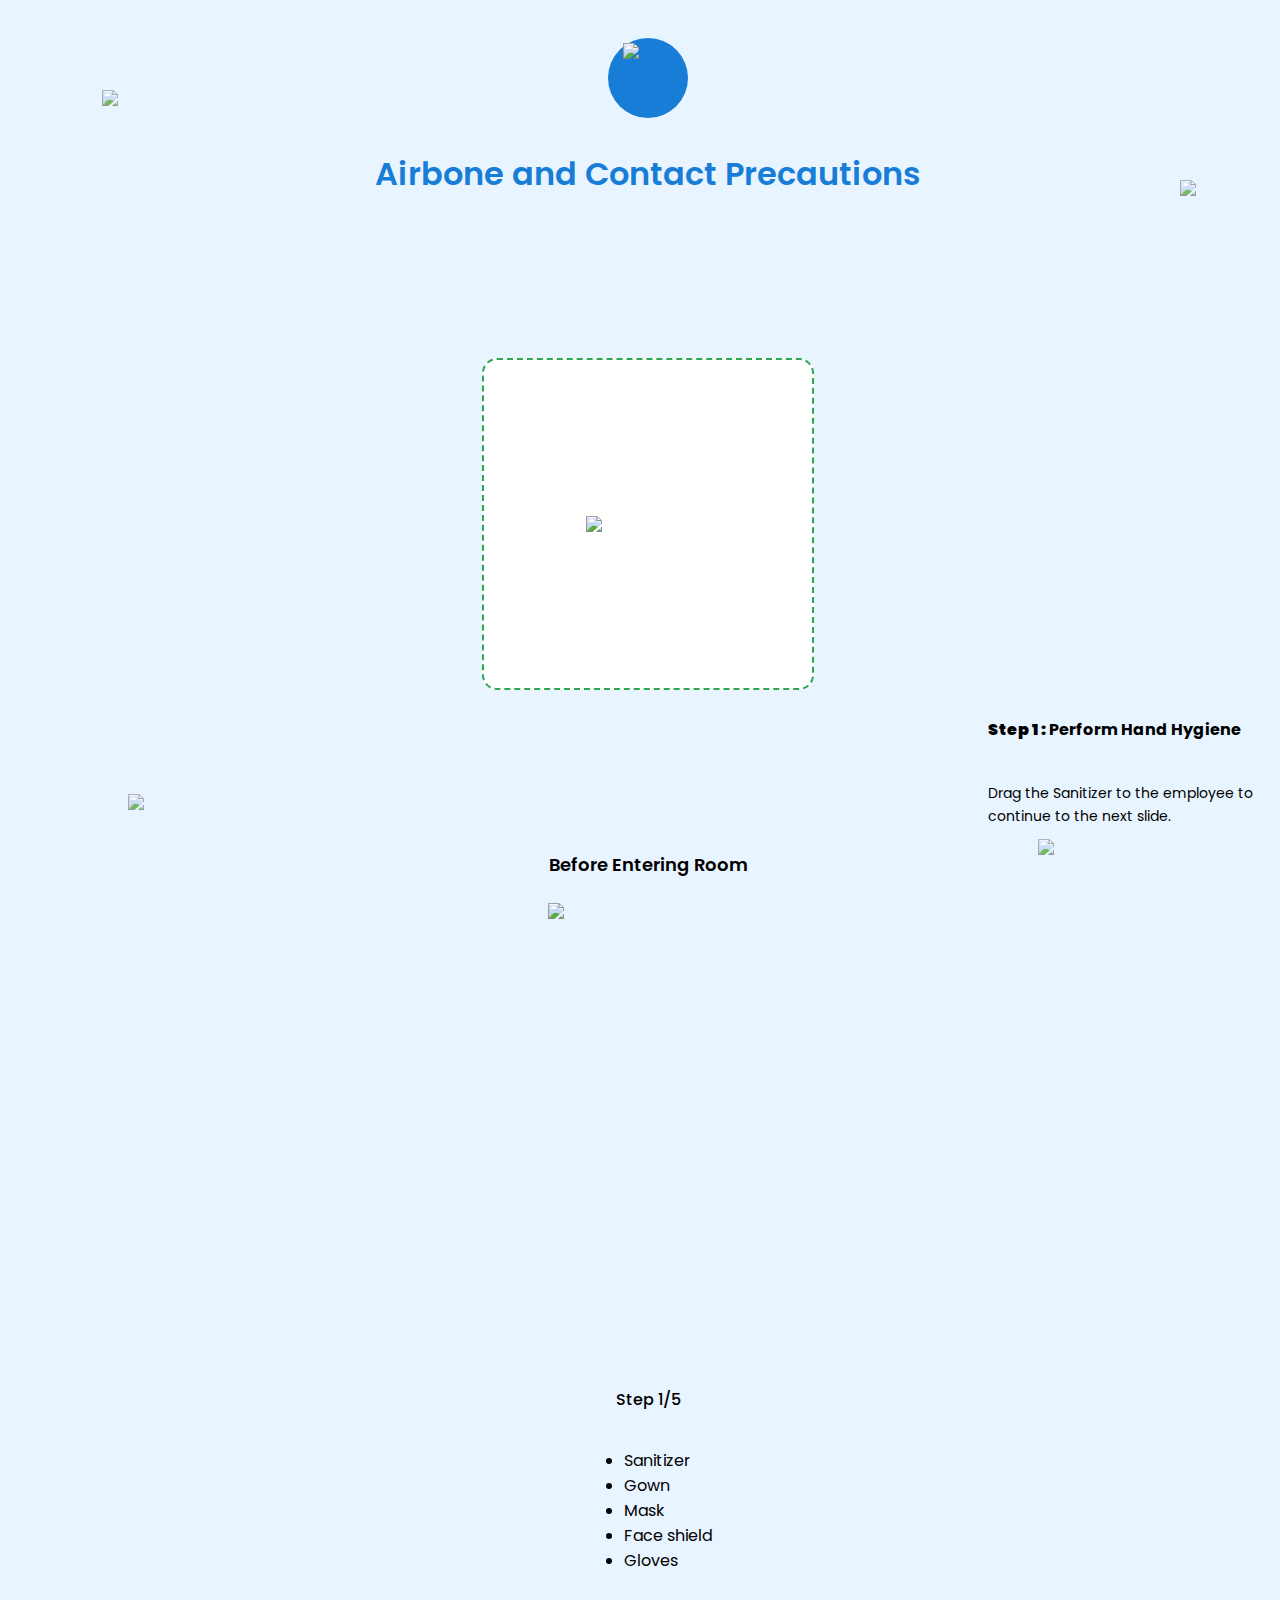
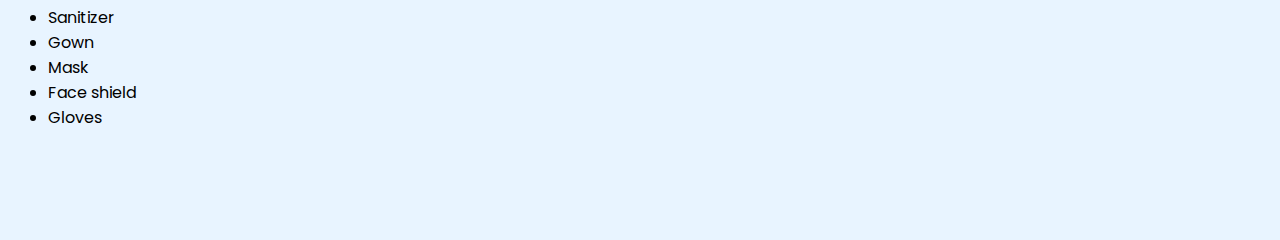
==== commit b45dda9d: "push" ====
--- a/airborne.html
+++ b/airborne.html
@@ -19,7 +19,12 @@
       href="https://fonts.googleapis.com/css2?family=Poppins:ital,wght@0,100;0,200;0,300;0,400;0,500;0,600;0,700;0,800;0,900;1,100;1,200;1,300;1,400;1,500;1,600;1,700;1,800;1,900&display=swap"
       rel="stylesheet"
     />
-
+    <style>
+      .s_pro {
+        display: block;
+        margin-left: 0%;
+      }
+    </style>
     <link href="assets/css/style.css" rel="stylesheet" />
     <style></style>
   </head>
@@ -40,7 +45,7 @@
               <div class="apron-image-container box2">
                 <img
                   src="assets/img/Assets/Sanitizer.svg"
-                  id="draggable1"
+                  id="drag_d_1"
                   draggable="true"
                   class="apron z_index"
                 />
@@ -62,13 +67,21 @@
                   class="col-12 col-sm-12 col-md-12 col-lg-6 col-xl-6 block1b"
                 >
                   <p class="P_text_aling_1">Before Entering Room</p>
+
                   <div class="block1b-image-container">
                     <img
-                      class="block1b-image"
-                      id="droppable1"
                       droppable="true"
+                      id="drop_d_1"
+                      class="drag"
                       src="assets/img/Airbone_Character/After/Character_Normal-03.svg"
                     />
+
+                    <img
+                      id="drag_img_d_1"
+                      class="drag_img"
+                      style="display: none;"
+                      src="assets/img/Droplet_Character/After/Hand Hygiene_1-01.svg"
+                    />
                   </div>
                 </div>
 
@@ -76,8 +89,17 @@
                   class="col-12 m_b_123 col-sm-12 col-md-12 col-lg-6 col-xl-6 block1b"
                 >
                   <p class="P_text_aling">Step 1/5</p>
-                  <div class="block1b-text-container1" style="display: none;">
-                    <div class="icon-container-block1b_1 d-flex_1 block1b_cc">
+                  <ul class="progressbar m_pro">
+                    <li id="active_d_1_m" class="active_2">Sanitizer</li>
+                    <li>Gown</li>
+                    <li>Mask</li>
+                    <li>Face shield</li>
+                    <li>Gloves</li>
+                  </ul>
+                  <div class="block1b-text-container" style="display: none;">
+                    <div
+                      class="icon-container-block1b_1 d-flex_1 block1b_cc ico_none"
+                    >
                       <img class="mr-3" src="assets/img/Tick_1.svg" />
                       <h5 class="my-3">Completed</h5>
                     </div>
@@ -98,6 +120,17 @@
               </div>
             </div>
           </div>
+          <div class="row d-flex justify-content-center mt-md-5 mb-md-5">
+            <div class="col-12 col-md-10">
+              <ul class="progressbar s_pro">
+                <li id="active_d_1" class="active_2">Sanitizer</li>
+                <li>Gown</li>
+                <li>Mask</li>
+                <li>Face shield</li>
+                <li>Gloves</li>
+              </ul>
+            </div>
+          </div>
         </div>
       </section>
       <section class="container-block1">
@@ -140,7 +173,7 @@
                       class="block1b-image"
                       id="droppable2"
                       droppable="true"
-                      src="assets/img/Droplet_Character/After/WM.gif"
+                      src="assets/img/Airbone_Character/After/Character_Normal-03.svg"
                     />
                   </div>
                 </div>
@@ -149,8 +182,17 @@
                   class="col-12 m_b_123 col-sm-12 col-md-12 col-lg-6 col-xl-6 block1b"
                 >
                   <p class="P_text_aling">Step 2/5</p>
+                  <ul class="progressbar m_pro">
+                    <li class="active_1">Sanitizer</li>
+                    <li id="active_d_2_m" class="active_2">Gown</li>
+                    <li>Mask</li>
+                    <li>Face shield</li>
+                    <li>Gloves</li>
+                  </ul>
                   <div class="block1b-text-container2" style="display: none;">
-                    <div class="icon-container-block1b_1 d-flex_1 block1b_cc">
+                    <div
+                      class="icon-container-block1b_1 d-flex_1 block1b_cc ico_none"
+                    >
                       <img class="mr-3" src="assets/img/Tick_1.svg" />
                       <h5 class="my-3">Completed</h5>
                     </div>
@@ -171,6 +213,17 @@
               </div>
             </div>
           </div>
+          <div class="row d-flex justify-content-center mt-md-5 mb-md-5">
+            <div class="col-12 col-md-10">
+              <ul class="progressbar s_pro">
+                <li class="active_1">Sanitizer</li>
+                <li id="active_d_2" class="active_2">Gown</li>
+                <li>Mask</li>
+                <li>Face shield</li>
+                <li>Gloves</li>
+              </ul>
+            </div>
+          </div>
         </div>
       </section>
       <section class="container-block1">
@@ -220,8 +273,17 @@
                   class="col-12 m_b_123 col-sm-12 col-md-12 col-lg-6 col-xl-6 block1b"
                 >
                   <p class="P_text_aling">Step 3/5</p>
+                  <ul class="progressbar m_pro">
+                    <li class="active_1">Sanitizer</li>
+                    <li class="active_1">Gown</li>
+                    <li id="active_d_3_m" class="active_2">Mask</li>
+                    <li>Face shield</li>
+                    <li>Gloves</li>
+                  </ul>
                   <div class="block1b-text-container3" style="display: none;">
-                    <div class="icon-container-block1b_1 d-flex_1 block1b_cc">
+                    <div
+                      class="icon-container-block1b_1 d-flex_1 block1b_cc ico_none"
+                    >
                       <img class="mr-3" src="assets/img/Tick_1.svg" />
                       <h5 class="my-3">Completed</h5>
                     </div>
@@ -242,6 +304,17 @@
               </div>
             </div>
           </div>
+          <div class="row d-flex justify-content-center mt-md-5 mb-md-5">
+            <div class="col-12 col-md-10">
+              <ul class="progressbar s_pro">
+                <li class="active_1">Sanitizer</li>
+                <li class="active_1">Gown</li>
+                <li id="active_d_3" class="active_2">Mask</li>
+                <li>Face shield</li>
+                <li>Gloves</li>
+              </ul>
+            </div>
+          </div>
         </div>
       </section>
 
@@ -293,8 +366,17 @@
                   class="col-12 m_b_123 col-sm-12 col-md-12 col-lg-6 col-xl-6 block1b"
                 >
                   <p class="P_text_aling">Step 4/5</p>
+                  <ul class="progressbar m_pro">
+                    <li class="active_1">Sanitizer</li>
+                    <li class="active_1">Gown</li>
+                    <li class="active_1">Mask</li>
+                    <li id="active_d_4_m" class="active_2">Face shield</li>
+                    <li>Gloves</li>
+                  </ul>
                   <div class="block1b-text-container4" style="display: none;">
-                    <div class="icon-container-block1b_1 d-flex_1 block1b_cc">
+                    <div
+                      class="icon-container-block1b_1 d-flex_1 block1b_cc ico_none"
+                    >
                       <img class="mr-3" src="assets/img/Tick_1.svg" />
                       <h5 class="my-3">Completed</h5>
                     </div>
@@ -315,6 +397,17 @@
               </div>
             </div>
           </div>
+          <div class="row d-flex justify-content-center mt-md-5 mb-md-5">
+            <div class="col-12 col-md-10">
+              <ul class="progressbar s_pro">
+                <li class="active_1">Sanitizer</li>
+                <li class="active_1">Gown</li>
+                <li class="active_1">Mask</li>
+                <li id="active_d_4" class="active_2">Face shield</li>
+                <li>Gloves</li>
+              </ul>
+            </div>
+          </div>
         </div>
       </section>
 
@@ -365,8 +458,17 @@
                   class="col-12 m_b_123 col-sm-12 col-md-12 col-lg-6 col-xl-6 block1b"
                 >
                   <p class="P_text_aling">Step 5/5</p>
+                  <ul class="progressbar m_pro">
+                    <li class="active_1">Sanitizer</li>
+                    <li class="active_1">Gown</li>
+                    <li class="active_1">Mask</li>
+                    <li class="active_1">Face shield</li>
+                    <li id="active_d_5_m" class="active_2">Gloves</li>
+                  </ul>
                   <div class="block1b-text-container5" style="display: none;">
-                    <div class="icon-container-block1b_1 d-flex_1 block1b_cc">
+                    <div
+                      class="icon-container-block1b_1 d-flex_1 block1b_cc ico_none"
+                    >
                       <img class="mr-3" src="assets/img/Tick_1.svg" />
                       <h5 class="my-3">Completed</h5>
                     </div>
@@ -387,6 +489,17 @@
               </div>
             </div>
           </div>
+          <div class="row d-flex justify-content-center mt-md-5 mb-md-5">
+            <div class="col-12 col-md-10">
+              <ul class="progressbar s_pro">
+                <li class="active_1">Sanitizer</li>
+                <li class="active_1">Gown</li>
+                <li class="active_1">Mask</li>
+                <li class="active_1">Face shield</li>
+                <li id="active_d_5" class="active_2">Gloves</li>
+              </ul>
+            </div>
+          </div>
         </div>
       </section>
 
@@ -396,8 +509,10 @@
             <div class="container">
               <div class="row">
                 <div class="col-12 block1">
-                  <img class="drop-img" src="assets/img/icon.svg" />
-                  <h3 class="my-3">Droplet and Contact Precautions</h3>
+                  <div class="airborne-bg">
+                    <img class="drop-img_1" src="assets/img/Airbone.svg" />
+                  </div>
+                  <h3 class="my-3">Airbone and Contact Precautions</h3>
                 </div>
                 <div
                   class="col-12 m_b_12 bg_centre_cc block1b_cc col-sm-6 col-md-6 col-lg-4 col-xl-4 block1a order-1 order-md-0 order-lg-0 order-xl-0 my-auto"
@@ -442,11 +557,18 @@
                       class="col-12 m_b_123 col-sm-12 col-md-12 col-lg-6 col-xl-6 block1b"
                     >
                       <p class="P_text_aling">Step 1/5</p>
+                      <ul class="progressbar m_pro">
+                        <li id="active_r_1_m" class="active_2">Gloves</li>
+                        <li>Gown</li>
+                        <li>Sanitizer</li>
+                        <li>Face shield</li>
+                        <li>Sanitizer</li>
+                      </ul>
 
                       <div class="block1b-text-container3">
                         <div id="drop_drag_next_con" style="display: none;">
                           <div
-                            class="icon-container-block1b_1 d-flex_1 block1b_cc"
+                            class="icon-container-block1b_1 d-flex_1 block1b_cc ico_none"
                           >
                             <img class="mr-3" src="assets/img/Tick_1.svg" />
                             <h5 class="my-3">Completed</h5>
@@ -472,6 +594,17 @@
                   </div>
                 </div>
               </div>
+              <div class="row d-flex justify-content-center mt-md-5 mb-md-5">
+                <div class="col-12 col-md-10">
+                  <ul class="progressbar s_pro">
+                    <li id="active_r_1" class="active_2">Gloves</li>
+                    <li>Gown</li>
+                    <li>Sanitizer</li>
+                    <li>Face shield</li>
+                    <li>Sanitizer</li>
+                  </ul>
+                </div>
+              </div>
             </div>
           </div>
 
@@ -479,8 +612,10 @@
             <div class="container">
               <div class="row">
                 <div class="col-12 block1">
-                  <img class="drop-img" src="assets/img/icon.svg" />
-                  <h3 class="my-3">Droplet and Contact Precautions</h3>
+                  <div class="airborne-bg">
+                    <img class="drop-img_1" src="assets/img/Airbone.svg" />
+                  </div>
+                  <h3 class="my-3">Airbone and Contact Precautions</h3>
                 </div>
                 <div
                   class="col-12 m_b_12 bg_centre_cc block1b_cc col-sm-6 col-md-6 col-lg-4 col-xl-4 block1a order-1 order-md-0 order-lg-0 order-xl-0 my-auto"
@@ -525,10 +660,17 @@
                       class="col-12 m_b_123 col-sm-12 col-md-12 col-lg-6 col-xl-6 block1b"
                     >
                       <p class="P_text_aling">Step 2/5</p>
+                      <ul class="progressbar m_pro">
+                        <li class="active_1">Gloves</li>
+                        <li id="active_r_2_m" class="active_2">Gown</li>
+                        <li>Sanitizer</li>
+                        <li>Face shield</li>
+                        <li>Sanitizer</li>
+                      </ul>
                       <div class="block1b-text-container1">
                         <div id="drop_drag_next_con_1" style="display: none;">
                           <div
-                            class="icon-container-block1b_1 d-flex_1 block1b_cc"
+                            class="icon-container-block1b_1 d-flex_1 block1b_cc ico_none"
                           >
                             <img class="mr-3" src="assets/img/Tick_1.svg" />
                             <h5 class="my-3">Completed</h5>
@@ -554,6 +696,17 @@
                   </div>
                 </div>
               </div>
+              <div class="row d-flex justify-content-center mt-md-5 mb-md-5">
+                <div class="col-12 col-md-10">
+                  <ul class="progressbar s_pro">
+                    <li class="active_1">Gloves</li>
+                    <li id="active_r_2" class="active_2">Gown</li>
+                    <li>Sanitizer</li>
+                    <li>Face shield</li>
+                    <li>Sanitizer</li>
+                  </ul>
+                </div>
+              </div>
             </div>
           </div>
 
@@ -561,14 +714,21 @@
             <div class="container">
               <div class="row">
                 <div class="col-12 block1">
-                  <img class="drop-img" src="assets/img/icon.svg" />
-                  <h3 class="my-3">Droplet and Contact Precautions</h3>
+                  <div class="airborne-bg">
+                    <img class="drop-img_1" src="assets/img/Airbone.svg" />
+                  </div>
+                  <h3 class="my-3">Airbone and Contact Precautions</h3>
                 </div>
                 <div
                   class="col-12 m_b_12 bg_centre_cc block1b_cc col-sm-6 col-md-6 col-lg-4 col-xl-4 block1a order-1 order-md-0 order-lg-0 order-xl-0 my-auto"
                 >
                   <div class="apron-image-container box2">
-                    <div id="drop_2" class="drop" droppable="true"></div>
+                    <img
+                      src="assets/img/Assets/Sanitizer.svg"
+                      id="drag_d_3"
+                      draggable="true"
+                      class="apron z_index"
+                    />
                   </div>
 
                   <div class="apron-text-container my-3">
@@ -589,16 +749,17 @@
                       <p class="P_text_aling_1">Outside The Room</p>
                       <div class="block1b-image-container">
                         <img
-                          id="drag_2"
-                          class="drag z_index"
+                          droppable="true"
+                          id="drop_d_3"
+                          class="drag"
                           src="assets/img/Airbone_Character/After/Character_F%20M-03.svg"
                         />
 
                         <img
-                          id="drag_img_2"
+                          id="drag_img_d_3"
                           class="drag_img"
                           style="display: none;"
-                          src="assets/img/Airbone_Character/After/Character_F%20M-03.svg"
+                          src="assets/img/Droplet_Character/After/Hand Hygiene_2-01.svg"
                         />
                       </div>
                     </div>
@@ -607,10 +768,17 @@
                       class="col-12 m_b_123 col-sm-12 col-md-12 col-lg-6 col-xl-6 block1b"
                     >
                       <p class="P_text_aling">Step 3/5</p>
+                      <ul class="progressbar m_pro">
+                        <li class="active_1">Gloves</li>
+                        <li class="active_1">Gown</li>
+                        <li id="active_r_3_m" class="active_2">Sanitizer</li>
+                        <li>Face shield</li>
+                        <li>Sanitizer</li>
+                      </ul>
                       <div class="block1b-text-container1_1">
-                        <div id="drop_drag_next_con_2" style="display: none;">
+                        <div id="drop_drag_next_con_d_3" style="display: none;">
                           <div
-                            class="icon-container-block1b_1 d-flex_1 block1b_cc"
+                            class="icon-container-block1b_1 d-flex_1 block1b_cc ico_none"
                           >
                             <img class="mr-3" src="assets/img/Tick_1.svg" />
                             <h5 class="my-3">Completed</h5>
@@ -619,7 +787,7 @@
                         <div class="button-container">
                           <button
                             name="next"
-                            id="drop_drag_next_nex_2"
+                            id="drop_drag_next_nex_d_3"
                             class="block1b-button mx-1"
                             style="display: none;"
                           >
@@ -635,6 +803,17 @@
                   </div>
                 </div>
               </div>
+              <div class="row d-flex justify-content-center mt-md-5 mb-md-5">
+                <div class="col-12 col-md-10">
+                  <ul class="progressbar s_pro">
+                    <li class="active_1">Gloves</li>
+                    <li class="active_1">Gown</li>
+                    <li id="active_r_3" class="active_2">Sanitizer</li>
+                    <li>Face shield</li>
+                    <li>Sanitizer</li>
+                  </ul>
+                </div>
+              </div>
             </div>
           </div>
 
@@ -642,8 +821,10 @@
             <div class="container">
               <div class="row">
                 <div class="col-12 block1">
-                  <img class="drop-img" src="assets/img/icon.svg" />
-                  <h3 class="my-3">Droplet and Contact Precautions</h3>
+                  <div class="airborne-bg">
+                    <img class="drop-img_1" src="assets/img/Airbone.svg" />
+                  </div>
+                  <h3 class="my-3">Airbone and Contact Precautions</h3>
                 </div>
                 <div
                   class="col-12 m_b_12 bg_centre_cc block1b_cc col-sm-6 col-md-6 col-lg-4 col-xl-4 block1a order-1 order-md-0 order-lg-0 order-xl-0 my-auto"
@@ -688,11 +869,17 @@
                       class="col-12 m_b_123 col-sm-12 col-md-12 col-lg-6 col-xl-6 block1b"
                     >
                       <p class="P_text_aling">Step 4/5</p>
-
+                      <ul class="progressbar m_pro">
+                        <li class="active_1">Gloves</li>
+                        <li class="active_1">Gown</li>
+                        <li class="active_1">Sanitizer</li>
+                        <li id="active_r_4_m" class="active_2">Face shield</li>
+                        <li>Sanitizer</li>
+                      </ul>
                       <div class="block1b-text-container1_1">
                         <div id="drop_drag_next_con_3" style="display: none;">
                           <div
-                            class="icon-container-block1b_1 d-flex_1 block1b_cc"
+                            class="icon-container-block1b_1 d-flex_1 block1b_cc ico_none"
                           >
                             <img class="mr-3" src="assets/img/Tick_1.svg" />
                             <h5 class="my-3">Completed</h5>
@@ -717,6 +904,17 @@
                   </div>
                 </div>
               </div>
+              <div class="row d-flex justify-content-center mt-md-5 mb-md-5">
+                <div class="col-12 col-md-10">
+                  <ul class="progressbar s_pro">
+                    <li class="active_1">Gloves</li>
+                    <li class="active_1">Gown</li>
+                    <li class="active_1">Sanitizer</li>
+                    <li id="active_r_4" class="active_2">Face shield</li>
+                    <li>Sanitizer</li>
+                  </ul>
+                </div>
+              </div>
             </div>
           </div>
 
@@ -724,18 +922,25 @@
             <div class="container">
               <div class="row">
                 <div class="col-12 block1">
-                  <img class="drop-img" src="assets/img/icon.svg" />
-                  <h3 class="my-3">Droplet and Contact Precautions</h3>
+                  <div class="airborne-bg">
+                    <img class="drop-img_1" src="assets/img/Airbone.svg" />
+                  </div>
+                  <h3 class="my-3">Airbone and Contact Precautions</h3>
                 </div>
                 <div
                   class="col-12 m_b_12 bg_centre_cc block1b_cc col-sm-6 col-md-6 col-lg-4 col-xl-4 block1a order-1 order-md-0 order-lg-0 order-xl-0 my-auto"
                 >
                   <div class="apron-image-container box2">
-                    <div id="drop_4" class="drop" droppable="true"></div>
+                    <img
+                      src="assets/img/Assets/Sanitizer.svg"
+                      id="drag_d_2"
+                      draggable="true"
+                      class="apron z_index"
+                    />
                   </div>
 
                   <div class="apron-text-container my-3">
-                    <h5><b>Step 5: </b> Perform Hand Hygiene</h5>
+                    <h5><b>Step 4: </b> Perform Hand Hygiene</h5>
                     <p>
                       Drag the Sanitizer to empty box to continue to the next
                       slide
@@ -749,19 +954,20 @@
                     <div
                       class="col-12 col-sm-12 col-md-12 col-lg-6 col-xl-6 block1b"
                     >
-                      <p class="P_text_aling_1">Outside The Room</p>
+                      <p class="P_text_aling_1">On Leaving Room</p>
                       <div class="block1b-image-container">
                         <img
-                          id="drag_4"
-                          class="drag z_index"
+                          droppable="true"
+                          id="drop_d_2"
+                          class="drag"
                           src="assets/img/Airbone_Character/After/Character_Normal-03.svg"
                         />
 
                         <img
-                          id="drag_img_4"
+                          id="drag_img_d_2"
                           class="drag_img"
                           style="display: none;"
-                          src="assets/img/Airbone_Character/After/Character_Normal-03.svg"
+                          src="assets/img/Droplet_Character/After/Hand Hygiene_1-01.svg"
                         />
                       </div>
                     </div>
@@ -770,11 +976,18 @@
                       class="col-12 m_b_123 col-sm-12 col-md-12 col-lg-6 col-xl-6 block1b"
                     >
                       <p class="P_text_aling">Step 5/5</p>
-
-                      <div class="block1b-text-container1_1">
-                        <div id="drop_drag_next_con_4" style="display: none;">
+                      <ul class="progressbar m_pro">
+                        <li class="active_1">Gloves</li>
+                        <li class="active_1">Gown</li>
+                        <li class="active_1">Sanitizer</li>
+                        <li class="active_1">Face shield</li>
+                        <li id="active_r_5_m" class="active_2">Sanitizer</li>
+                      </ul>
+
+                      <div class="block1b-text-container">
+                        <div id="drop_drag_next_con_d_2" style="display: none;">
                           <div
-                            class="icon-container-block1b_1 d-flex_1 block1b_cc"
+                            class="icon-container-block1b_1 d-flex_1 block1b_cc ico_none"
                           >
                             <img class="mr-3" src="assets/img/Tick_1.svg" />
                             <h5 class="my-3">Completed</h5>
@@ -784,7 +997,7 @@
                           <a
                             href="index.html"
                             name="next"
-                            id="drop_drag_next_nex_4"
+                            id="drop_drag_next_nex_d_2"
                             class="block1b-button mx-1"
                             style="display: none;"
                           >
@@ -800,6 +1013,17 @@
                   </div>
                 </div>
               </div>
+              <div class="row d-flex justify-content-center mt-md-5 mb-md-5">
+                <div class="col-12 col-md-10">
+                  <ul class="progressbar s_pro">
+                    <li class="active_1">Gloves</li>
+                    <li class="active_1">Gown</li>
+                    <li class="active_1">Sanitizer</li>
+                    <li class="active_1">Face shield</li>
+                    <li id="active_r_5_m" class="active_2">Sanitizer</li>
+                  </ul>
+                </div>
+              </div>
             </div>
           </div>
         </div>
--- a/assets/css/style.css
+++ b/assets/css/style.css
@@ -3,6 +3,12 @@
   background-color: #e8f4ff;
   width: 100%;
   height: 100%;
+}
+.logo_img_d {
+  width: 20%;
+}
+.logo_img_d_1 {
+  width: 7%;
 }
 
 a:link {
@@ -115,12 +121,12 @@
 }
 
 .header_bg {
-  padding: 10px 0;
+  padding: 5px 0;
 }
 
 .main_bg {
   background-color: #e8f4ff;
-  padding-bottom: 10%;
+  padding-bottom: 5%;
   width: 100%;
   overflow: hidden;
   background-repeat: no-repeat;
@@ -663,7 +669,7 @@
   }
   .P_text_aling {
     text-align: center;
-    margin-top: 50px;
+    margin-top: 20px;
 
     padding-bottom: 3px !important;
     font-size: 12px !important;
@@ -684,7 +690,7 @@
 
   .P_text_aling_1 {
     font-size: 14px !important;
-    margin-bottom: 50px !important;
+    margin-bottom: 15px !important;
     font-weight: 600 !important;
   }
 
@@ -734,8 +740,8 @@
   .block1b-image-container {
     background-image: url("../img/Assets/Door.svg");
     width: 100%;
-    height: 230px !important;
-    max-width: 180px !important;
+    height: 300px !important;
+    max-width: 250px !important;
     background-size: cover;
     background-position: center;
     background-repeat: no-repeat;
@@ -758,14 +764,14 @@
     width: 130px;
     text-align: center;
     position: absolute;
-    bottom: -150%;
-    margin-bottom: 1%;
+    bottom: -245%;
+    margin-bottom: 5%;
   }
   .block1b-image {
     width: 100%;
     height: auto;
-    width: 115px !important;
-    position: absolute;
+    width: 200px !important;
+
     top: 25px;
     bottom: 0px;
   }
@@ -988,10 +994,6 @@
   right:3%
 } */
 
-.drop {
-  height: 100% !important;
-  width: 100% !important;
-}
 .div1 {
   width: 100%;
   height: auto;
@@ -1055,64 +1057,77 @@
     margin-top: 20px;
   }
 }
-@media screen and (max-width: 900px) {
+@media screen and (max-width: 600px) {
+  .block1b-image {
+    width: 100%;
+    height: auto;
+    width: 150px;
+  }
+
+  .drag_img {
+    height: auto;
+    width: 110px !important;
+    position: absolute;
+  }
+  .drag_img_d {
+    height: auto;
+    width: 86px !important;
+    position: absolute;
+  }
+  .drop img {
+    width: 65px;
+    height: 65px;
+  }
+
+  .drop {
+    height: 80px;
+    width: 80px;
+    display: flex;
+    justify-content: center;
+    padding-top: 8px;
+    margin-left: auto;
+  }
   .drag {
-    width: 100%;
-    height: auto;
-    width: 150px;
-
+    height: auto;
+    width: 200px;
+  }
+}
+
+@media only screen and (min-width: 600px) {
+  .block1b-image {
+    width: 100%;
+    height: auto;
+    width: 200px;
+  }
+  .drag_img {
+    height: auto;
+    width: 146px;
     position: absolute;
   }
+  .drag_img_d {
+    height: auto;
+    width: 114px;
+    position: absolute;
+  }
+
+  .drop img {
+    width: 100%;
+    height: auto;
+    max-width: 150px;
+    max-height: 150px;
+  }
   .drop {
-    width: 100%;
-    height: auto;
-    width: 120px;
-    height: 120px;
-    position: fixed;
-  }
-  .drag_img {
-    width: 100%;
-    height: auto;
-    width: 150px;
-
-    position: absolute;
-  }
-  .block1b-image {
-    width: 100%;
-    height: auto;
-    width: 150px;
-    position: absolute;
-  }
-}
-
-@media only screen and (min-width: 900px) {
-  .block1b-image {
-    width: 100%;
-    height: auto;
-    width: 170px;
-    position: absolute;
-  }
-  .drag_img {
-    width: 100%;
-    height: auto;
-    width: 170px;
-
-    position: absolute;
-  }
-  .drop {
-    width: 100%;
-    height: auto;
-    width: 120px;
-    height: 120px;
-    position: fixed;
+    height: 200px;
+    width: 200px;
+    display: flex;
+    justify-content: center;
+    margin-top: auto;
+    margin-left: auto;
   }
 
   .drag {
-    width: 100%;
-    height: auto;
-    width: 170px;
-
-    position: absolute;
+    height: auto;
+    width: 200px;
   }
 }
 @media only screen and (min-width: 600px) {
@@ -1268,6 +1283,13 @@
     width: 150px !important;
   }
 
+  .logo_img_d {
+    width: 80%;
+  }
+  .logo_img_d_1 {
+    width: 30%;
+  }
+
   .d_g_bg_ico_2 {
     position: absolute;
     right: 2% !important;
@@ -1312,22 +1334,6 @@
     padding-bottom: 0px;
   }
 
-  .drag_img {
-    width: 100%;
-    height: auto;
-    max-width: 115px !important;
-    position: absolute !important;
-    top: 25px;
-    bottom: 0px;
-  }
-  .drag {
-    width: 100%;
-    height: auto;
-    max-width: 115px !important;
-    position: absolute !important;
-    top: 25px;
-    bottom: 0px;
-  }
   .bg_centre_cc {
     padding-left: 5%;
     padding-right: 5%;
@@ -1337,3 +1343,7 @@
 .z_index {
   z-index: 999;
 }
+
+.button-container a {
+  color: #fff;
+}
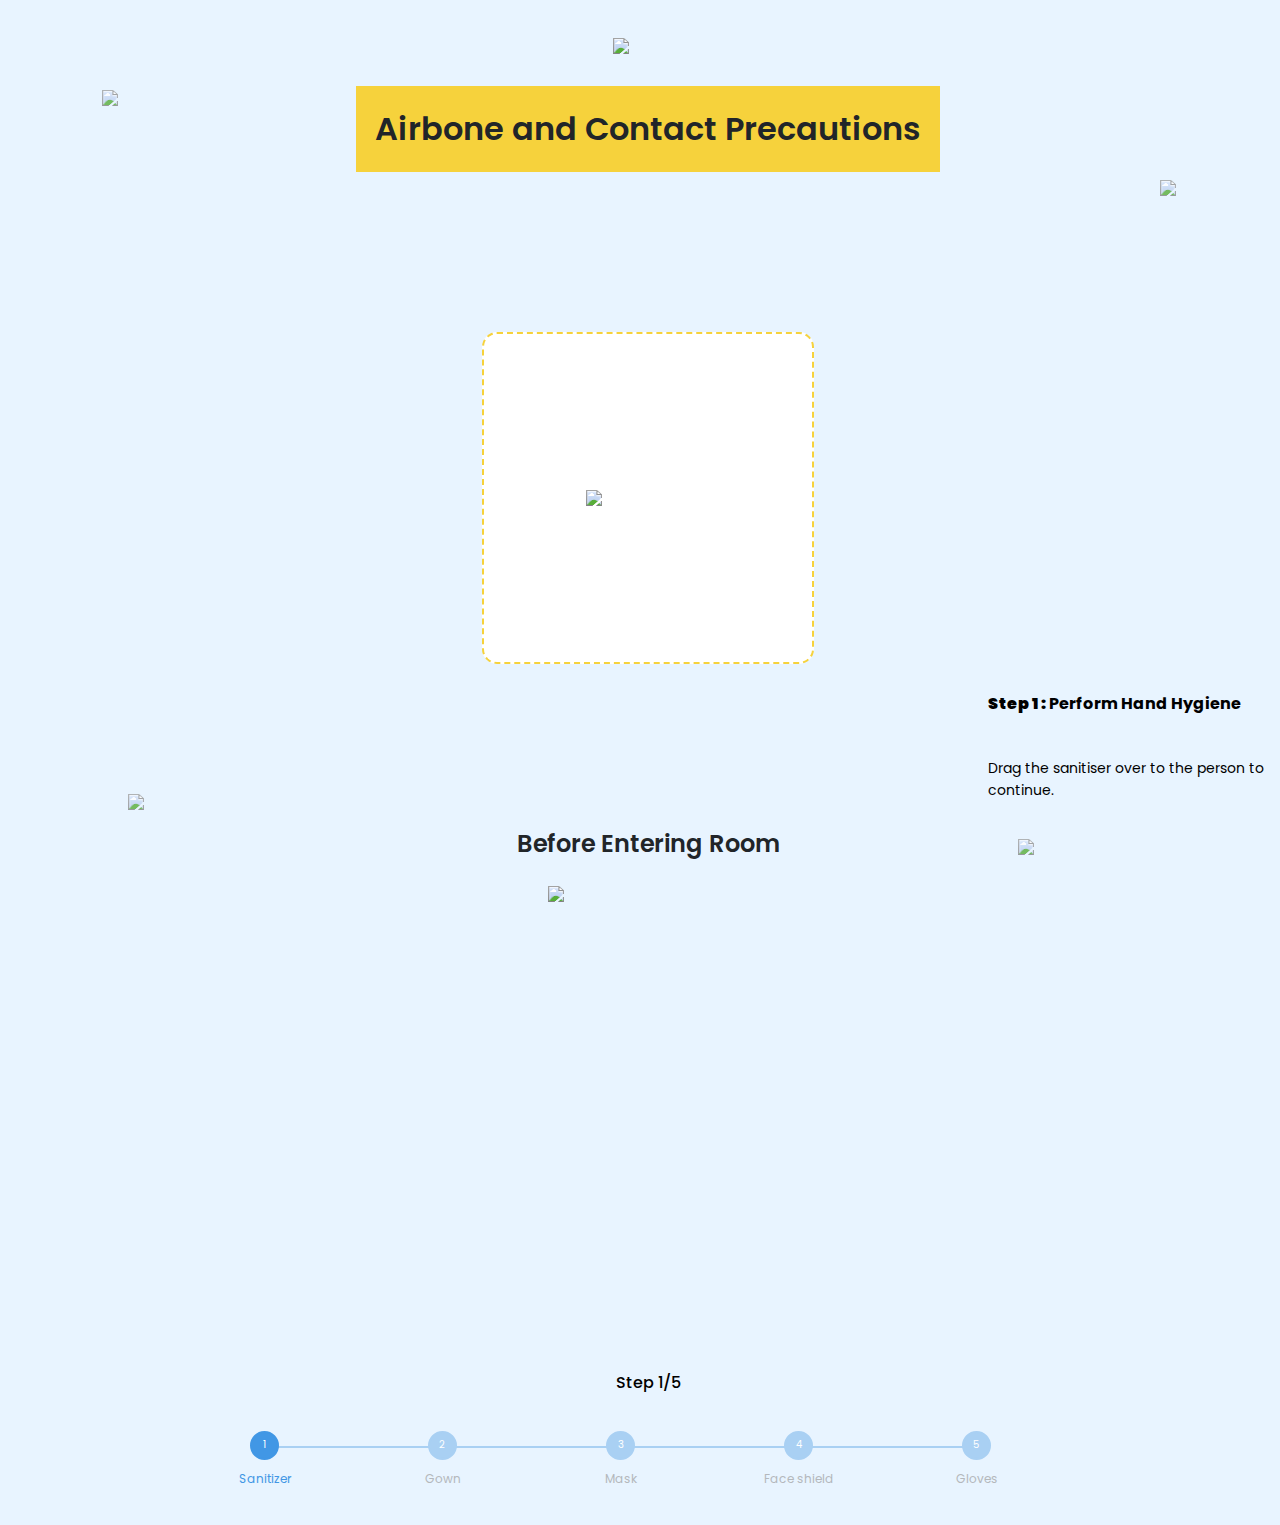
==== commit c7e3b9ee: "changes" ====
--- a/airborne.html
+++ b/airborne.html
@@ -34,9 +34,8 @@
         <div class="container">
           <div class="row">
             <div class="col-12 block1">
-              <div class="airborne-bg">
-                <img class="drop-img_1" src="assets/img/Airbone.svg" />
-              </div>
+              <img class="drop-img" src="assets/img/assets/Icon_Airbone.svg" />
+
               <h3 class="my-3">Airbone and Contact Precautions</h3>
             </div>
             <div
@@ -54,8 +53,7 @@
               <div class="apron-text-container my-3">
                 <h5><b>Step 1 : </b> Perform Hand Hygiene</h5>
                 <p>
-                  Drag the Sanitizer to the employee to continue to the next
-                  slide.
+                  Drag the sanitiser over to the person to continue.
                 </p>
               </div>
             </div>
@@ -66,7 +64,7 @@
                 <div
                   class="col-12 col-sm-12 col-md-12 col-lg-6 col-xl-6 block1b"
                 >
-                  <p class="P_text_aling_1">Before Entering Room</p>
+                  <p class="P_text_aling_1 red_d">Before Entering Room</p>
 
                   <div class="block1b-image-container">
                     <img
@@ -100,7 +98,7 @@
                     <div
                       class="icon-container-block1b_1 d-flex_1 block1b_cc ico_none"
                     >
-                      <img class="mr-3" src="assets/img/Tick_1.svg" />
+                      <img class="mr-3" src="assets/img/Assets/Tick_Y.svg" />
                       <h5 class="my-3">Completed</h5>
                     </div>
                     <div class="button-container">
@@ -121,7 +119,7 @@
             </div>
           </div>
           <div class="row d-flex justify-content-center mt-md-5 mb-md-5">
-            <div class="col-12 col-md-10">
+            <div class="col-12 col-md-10" style="padding-left: 10%;">
               <ul class="progressbar s_pro">
                 <li id="active_d_1" class="active_2">Sanitizer</li>
                 <li>Gown</li>
@@ -137,9 +135,8 @@
         <div class="container">
           <div class="row">
             <div class="col-12 block1">
-              <div class="airborne-bg">
-                <img class="drop-img_1" src="assets/img/Airbone.svg" />
-              </div>
+              <img class="drop-img" src="assets/img/assets/Icon_Airbone.svg" />
+
               <h3 class="my-3">Airbone and Contact Precautions</h3>
             </div>
             <div
@@ -156,7 +153,7 @@
               <div class="apron-text-container my-3">
                 <h5><b>Step 2:</b> Wear Long Sleeve Gown</h5>
                 <p>
-                  Drag the Gown to the employee to continue to the next slide.
+                  Drag the Gown over to the person to continue.
                 </p>
               </div>
             </div>
@@ -167,7 +164,7 @@
                 <div
                   class="col-12 col-sm-12 col-md-12 col-lg-6 col-xl-6 block1b"
                 >
-                  <p class="P_text_aling_1">Before Entering Room</p>
+                  <p class="P_text_aling_1 red_d">Before Entering Room</p>
                   <div class="block1b-image-container">
                     <img
                       class="block1b-image"
@@ -193,7 +190,7 @@
                     <div
                       class="icon-container-block1b_1 d-flex_1 block1b_cc ico_none"
                     >
-                      <img class="mr-3" src="assets/img/Tick_1.svg" />
+                      <img class="mr-3" src="assets/img/Assets/Tick_Y.svg" />
                       <h5 class="my-3">Completed</h5>
                     </div>
                     <div class="button-container">
@@ -214,7 +211,7 @@
             </div>
           </div>
           <div class="row d-flex justify-content-center mt-md-5 mb-md-5">
-            <div class="col-12 col-md-10">
+            <div class="col-12 col-md-10" style="padding-left: 10%;">
               <ul class="progressbar s_pro">
                 <li class="active_1">Sanitizer</li>
                 <li id="active_d_2" class="active_2">Gown</li>
@@ -230,9 +227,8 @@
         <div class="container">
           <div class="row">
             <div class="col-12 block1">
-              <div class="airborne-bg">
-                <img class="drop-img_1" src="assets/img/Airbone.svg" />
-              </div>
+              <img class="drop-img" src="assets/img/assets/Icon_Airbone.svg" />
+
               <h3 class="my-3">Airbone and Contact Precautions</h3>
             </div>
             <div
@@ -246,9 +242,9 @@
                 />
               </div>
               <div class="apron-text-container my-3">
-                <h5><b>Step 3:</b> Put on a ffp2 Mask</h5>
+                <h5><b>Step 3:</b> Put on a FFP2 Mask</h5>
                 <p>
-                  Drag the Mask to the employee to continue to the next slide.
+                  Drag the FFP2 Mask over to the person to continue.
                 </p>
               </div>
             </div>
@@ -259,7 +255,7 @@
                 <div
                   class="col-12 col-sm-12 col-md-12 col-lg-6 col-xl-6 block1b"
                 >
-                  <p class="P_text_aling_1">Before Entering Room</p>
+                  <p class="P_text_aling_1 red_d">Before Entering Room</p>
                   <div class="block1b-image-container">
                     <img
                       class="block1b-image"
@@ -284,7 +280,7 @@
                     <div
                       class="icon-container-block1b_1 d-flex_1 block1b_cc ico_none"
                     >
-                      <img class="mr-3" src="assets/img/Tick_1.svg" />
+                      <img class="mr-3" src="assets/img/Assets/Tick_Y.svg" />
                       <h5 class="my-3">Completed</h5>
                     </div>
                     <div class="button-container">
@@ -305,7 +301,7 @@
             </div>
           </div>
           <div class="row d-flex justify-content-center mt-md-5 mb-md-5">
-            <div class="col-12 col-md-10">
+            <div class="col-12 col-md-10" style="padding-left: 10%;">
               <ul class="progressbar s_pro">
                 <li class="active_1">Sanitizer</li>
                 <li class="active_1">Gown</li>
@@ -322,9 +318,8 @@
         <div class="container">
           <div class="row">
             <div class="col-12 block1">
-              <div class="airborne-bg">
-                <img class="drop-img_1" src="assets/img/Airbone.svg" />
-              </div>
+              <img class="drop-img" src="assets/img/assets/Icon_Airbone.svg" />
+
               <h3 class="my-3">Airbone and Contact Precautions</h3>
             </div>
             <div
@@ -338,10 +333,9 @@
                 />
               </div>
               <div class="apron-text-container my-3">
-                <h5><b>Step 4:</b> Wear Face shield</h5>
+                <h5><b>Step 4:</b> Wear Face shield / goggles</h5>
                 <p>
-                  Drag the Face shield to the employee to continue to the next
-                  slide.
+                  Drag the Face shield / goggles over to the person to continue.
                 </p>
               </div>
             </div>
@@ -352,7 +346,7 @@
                 <div
                   class="col-12 col-sm-12 col-md-12 col-lg-6 col-xl-6 block1b"
                 >
-                  <p class="P_text_aling_1">Before Entering Room</p>
+                  <p class="P_text_aling_1 red_d">Before Entering Room</p>
                   <div class="block1b-image-container">
                     <img
                       class="block1b-image"
@@ -377,7 +371,7 @@
                     <div
                       class="icon-container-block1b_1 d-flex_1 block1b_cc ico_none"
                     >
-                      <img class="mr-3" src="assets/img/Tick_1.svg" />
+                      <img class="mr-3" src="assets/img/Assets/Tick_Y.svg" />
                       <h5 class="my-3">Completed</h5>
                     </div>
                     <div class="button-container">
@@ -398,7 +392,7 @@
             </div>
           </div>
           <div class="row d-flex justify-content-center mt-md-5 mb-md-5">
-            <div class="col-12 col-md-10">
+            <div class="col-12 col-md-10" style="padding-left: 10%;">
               <ul class="progressbar s_pro">
                 <li class="active_1">Sanitizer</li>
                 <li class="active_1">Gown</li>
@@ -415,9 +409,8 @@
         <div class="container">
           <div class="row">
             <div class="col-12 block1">
-              <div class="airborne-bg">
-                <img class="drop-img_1" src="assets/img/Airbone.svg" />
-              </div>
+              <img class="drop-img" src="assets/img/assets/Icon_Airbone.svg" />
+
               <h3 class="my-3">Airbone and Contact Precautions</h3>
             </div>
             <div
@@ -433,7 +426,7 @@
               <div class="apron-text-container my-3">
                 <h5><b>Step 5:</b> Put on Gloves</h5>
                 <p>
-                  Drag the Gloves to the employee to continue to the next slide.
+                  Drag the Gloves over to the person to continue.
                 </p>
               </div>
             </div>
@@ -444,7 +437,7 @@
                 <div
                   class="col-12 col-sm-12 col-md-12 col-lg-6 col-xl-6 block1b"
                 >
-                  <p class="P_text_aling_1">Before Entering Room</p>
+                  <p class="P_text_aling_1 red_d">Before Entering Room</p>
                   <div class="block1b-image-container">
                     <img
                       class="block1b-image"
@@ -469,7 +462,7 @@
                     <div
                       class="icon-container-block1b_1 d-flex_1 block1b_cc ico_none"
                     >
-                      <img class="mr-3" src="assets/img/Tick_1.svg" />
+                      <img class="mr-3" src="assets/img/Assets/Tick_Y.svg" />
                       <h5 class="my-3">Completed</h5>
                     </div>
                     <div class="button-container">
@@ -491,7 +484,7 @@
           </div>
           <div class="row d-flex justify-content-center mt-md-5 mb-md-5">
             <div class="col-12 col-md-10">
-              <ul class="progressbar s_pro">
+              <ul class="progressbar s_pro" style="padding-left: 10%;">
                 <li class="active_1">Sanitizer</li>
                 <li class="active_1">Gown</li>
                 <li class="active_1">Mask</li>
@@ -509,9 +502,11 @@
             <div class="container">
               <div class="row">
                 <div class="col-12 block1">
-                  <div class="airborne-bg">
-                    <img class="drop-img_1" src="assets/img/Airbone.svg" />
-                  </div>
+                  <img
+                    class="drop-img"
+                    src="assets/img/assets/Icon_Airbone.svg"
+                  />
+
                   <h3 class="my-3">Airbone and Contact Precautions</h3>
                 </div>
                 <div
@@ -524,7 +519,7 @@
                   <div class="apron-text-container my-3">
                     <h5><b>Step 1: </b>Dispose of Gloves</h5>
                     <p>
-                      Drag the Gloves to empty box to continue to the next slide
+                      Drag the Gloves to empty box to continue.
                     </p>
                   </div>
                 </div>
@@ -535,7 +530,7 @@
                     <div
                       class="col-12 col-sm-12 col-md-12 col-lg-6 col-xl-6 block1b"
                     >
-                      <p class="P_text_aling_1">Outside The Room</p>
+                      <p class="P_text_aling_1">In the room / ante-room</p>
                       <div class="block1b-image-container">
                         <img
                           id="drag"
@@ -556,12 +551,13 @@
                     <div
                       class="col-12 m_b_123 col-sm-12 col-md-12 col-lg-6 col-xl-6 block1b"
                     >
-                      <p class="P_text_aling">Step 1/5</p>
+                      <p class="P_text_aling">Step 1/6</p>
                       <ul class="progressbar m_pro">
                         <li id="active_r_1_m" class="active_2">Gloves</li>
                         <li>Gown</li>
                         <li>Sanitizer</li>
                         <li>Face shield</li>
+                        <li>FFP2 mask</li>
                         <li>Sanitizer</li>
                       </ul>
 
@@ -570,7 +566,10 @@
                           <div
                             class="icon-container-block1b_1 d-flex_1 block1b_cc ico_none"
                           >
-                            <img class="mr-3" src="assets/img/Tick_1.svg" />
+                            <img
+                              class="mr-3"
+                              src="assets/img/Assets/Tick_Y.svg"
+                            />
                             <h5 class="my-3">Completed</h5>
                           </div>
                         </div>
@@ -601,6 +600,7 @@
                     <li>Gown</li>
                     <li>Sanitizer</li>
                     <li>Face shield</li>
+                    <li>FFP2 mask</li>
                     <li>Sanitizer</li>
                   </ul>
                 </div>
@@ -612,9 +612,11 @@
             <div class="container">
               <div class="row">
                 <div class="col-12 block1">
-                  <div class="airborne-bg">
-                    <img class="drop-img_1" src="assets/img/Airbone.svg" />
-                  </div>
+                  <img
+                    class="drop-img"
+                    src="assets/img/assets/Icon_Airbone.svg"
+                  />
+
                   <h3 class="my-3">Airbone and Contact Precautions</h3>
                 </div>
                 <div
@@ -627,7 +629,7 @@
                   <div class="apron-text-container my-3">
                     <h5><b>Step 2: </b> Dispose of Gown</h5>
                     <p>
-                      Drag the Gown to empty box to continue to the next slide
+                      Drag the Gown to empty box to continue.
                     </p>
                   </div>
                 </div>
@@ -638,7 +640,7 @@
                     <div
                       class="col-12 col-sm-12 col-md-12 col-lg-6 col-xl-6 block1b"
                     >
-                      <p class="P_text_aling_1">Outside The Room</p>
+                      <p class="P_text_aling_1">In the room / ante-room</p>
                       <div class="block1b-image-container">
                         <img
                           draggable="true"
@@ -659,12 +661,13 @@
                     <div
                       class="col-12 m_b_123 col-sm-12 col-md-12 col-lg-6 col-xl-6 block1b"
                     >
-                      <p class="P_text_aling">Step 2/5</p>
+                      <p class="P_text_aling">Step 2/6</p>
                       <ul class="progressbar m_pro">
                         <li class="active_1">Gloves</li>
                         <li id="active_r_2_m" class="active_2">Gown</li>
                         <li>Sanitizer</li>
                         <li>Face shield</li>
+                        <li>FFP2 mask</li>
                         <li>Sanitizer</li>
                       </ul>
                       <div class="block1b-text-container1">
@@ -672,7 +675,10 @@
                           <div
                             class="icon-container-block1b_1 d-flex_1 block1b_cc ico_none"
                           >
-                            <img class="mr-3" src="assets/img/Tick_1.svg" />
+                            <img
+                              class="mr-3"
+                              src="assets/img/Assets/Tick_Y.svg"
+                            />
                             <h5 class="my-3">Completed</h5>
                           </div>
                         </div>
@@ -703,6 +709,7 @@
                     <li id="active_r_2" class="active_2">Gown</li>
                     <li>Sanitizer</li>
                     <li>Face shield</li>
+                    <li>FFP2 mask</li>
                     <li>Sanitizer</li>
                   </ul>
                 </div>
@@ -714,9 +721,11 @@
             <div class="container">
               <div class="row">
                 <div class="col-12 block1">
-                  <div class="airborne-bg">
-                    <img class="drop-img_1" src="assets/img/Airbone.svg" />
-                  </div>
+                  <img
+                    class="drop-img"
+                    src="assets/img/assets/Icon_Airbone.svg"
+                  />
+
                   <h3 class="my-3">Airbone and Contact Precautions</h3>
                 </div>
                 <div
@@ -734,8 +743,7 @@
                   <div class="apron-text-container my-3">
                     <h5><b>Step 3: </b> Perform Hand Hygiene</h5>
                     <p>
-                      Drag the Sanitizer to empty box to continue to the next
-                      slide
+                      Drag the sanitiser over to the person to continue .
                     </p>
                   </div>
                 </div>
@@ -746,7 +754,7 @@
                     <div
                       class="col-12 col-sm-12 col-md-12 col-lg-6 col-xl-6 block1b"
                     >
-                      <p class="P_text_aling_1">Outside The Room</p>
+                      <p class="P_text_aling_1">In the room / ante-room</p>
                       <div class="block1b-image-container">
                         <img
                           droppable="true"
@@ -767,12 +775,13 @@
                     <div
                       class="col-12 m_b_123 col-sm-12 col-md-12 col-lg-6 col-xl-6 block1b"
                     >
-                      <p class="P_text_aling">Step 3/5</p>
+                      <p class="P_text_aling">Step 3/6</p>
                       <ul class="progressbar m_pro">
                         <li class="active_1">Gloves</li>
                         <li class="active_1">Gown</li>
                         <li id="active_r_3_m" class="active_2">Sanitizer</li>
                         <li>Face shield</li>
+                        <li>FFP2 mask</li>
                         <li>Sanitizer</li>
                       </ul>
                       <div class="block1b-text-container1_1">
@@ -780,7 +789,10 @@
                           <div
                             class="icon-container-block1b_1 d-flex_1 block1b_cc ico_none"
                           >
-                            <img class="mr-3" src="assets/img/Tick_1.svg" />
+                            <img
+                              class="mr-3"
+                              src="assets/img/Assets/Tick_Y.svg"
+                            />
                             <h5 class="my-3">Completed</h5>
                           </div>
                         </div>
@@ -810,6 +822,7 @@
                     <li class="active_1">Gown</li>
                     <li id="active_r_3" class="active_2">Sanitizer</li>
                     <li>Face shield</li>
+                    <li>FFP2 mask</li>
                     <li>Sanitizer</li>
                   </ul>
                 </div>
@@ -821,10 +834,15 @@
             <div class="container">
               <div class="row">
                 <div class="col-12 block1">
-                  <div class="airborne-bg">
-                    <img class="drop-img_1" src="assets/img/Airbone.svg" />
-                  </div>
+                  <img
+                    class="drop-img"
+                    src="assets/img/assets/Icon_Airbone.svg"
+                  />
+
                   <h3 class="my-3">Airbone and Contact Precautions</h3>
+                  <p class="P_text_aling_1">
+                    Outside the room / in the ante-room
+                  </p>
                 </div>
                 <div
                   class="col-12 m_b_12 bg_centre_cc block1b_cc col-sm-6 col-md-6 col-lg-4 col-xl-4 block1a order-1 order-md-0 order-lg-0 order-xl-0 my-auto"
@@ -834,10 +852,9 @@
                   </div>
 
                   <div class="apron-text-container my-3">
-                    <h5><b>Step 4: </b> Dispose of Face shield</h5>
+                    <h5><b>Step 4: </b> Remove face shield / goggles</h5>
                     <p>
-                      Drag the Face shield & Mask to empty box to continue to
-                      the next slide
+                      Drag the Face shield / goggles to empty box to continue.
                     </p>
                   </div>
                 </div>
@@ -848,19 +865,18 @@
                     <div
                       class="col-12 col-sm-12 col-md-12 col-lg-6 col-xl-6 block1b"
                     >
-                      <p class="P_text_aling_1">Outside The Room</p>
                       <div class="block1b-image-container">
                         <img
                           id="drag_3"
                           class="drag z_index"
-                          src="assets/img/Airbone_Character/After/Character_F%20M-03.svg"
+                          src="assets/img/Airbone_Character/After/Character_F M-03.svg"
                         />
 
                         <img
                           id="drag_img_3"
                           class="drag_img"
                           style="display: none;"
-                          src="assets/img/Airbone_Character/After/Character_Normal-03.svg"
+                          src="assets/img/Airbone_Character/After/Balaji Precautions [Recovered]-31.svg"
                         />
                       </div>
                     </div>
@@ -868,12 +884,13 @@
                     <div
                       class="col-12 m_b_123 col-sm-12 col-md-12 col-lg-6 col-xl-6 block1b"
                     >
-                      <p class="P_text_aling">Step 4/5</p>
+                      <p class="P_text_aling">Step 4/6</p>
                       <ul class="progressbar m_pro">
                         <li class="active_1">Gloves</li>
                         <li class="active_1">Gown</li>
                         <li class="active_1">Sanitizer</li>
                         <li id="active_r_4_m" class="active_2">Face shield</li>
+                        <li>FFP2 mask</li>
                         <li>Sanitizer</li>
                       </ul>
                       <div class="block1b-text-container1_1">
@@ -881,7 +898,10 @@
                           <div
                             class="icon-container-block1b_1 d-flex_1 block1b_cc ico_none"
                           >
-                            <img class="mr-3" src="assets/img/Tick_1.svg" />
+                            <img
+                              class="mr-3"
+                              src="assets/img/Assets/Tick_Y.svg"
+                            />
                             <h5 class="my-3">Completed</h5>
                           </div>
                         </div>
@@ -911,6 +931,7 @@
                     <li class="active_1">Gown</li>
                     <li class="active_1">Sanitizer</li>
                     <li id="active_r_4" class="active_2">Face shield</li>
+                    <li>FFP2 mask</li>
                     <li>Sanitizer</li>
                   </ul>
                 </div>
@@ -922,10 +943,124 @@
             <div class="container">
               <div class="row">
                 <div class="col-12 block1">
-                  <div class="airborne-bg">
-                    <img class="drop-img_1" src="assets/img/Airbone.svg" />
-                  </div>
+                  <img
+                    class="drop-img"
+                    src="assets/img/assets/Icon_Airbone.svg"
+                  />
+
                   <h3 class="my-3">Airbone and Contact Precautions</h3>
+                  <p class="P_text_aling_1">
+                    Outside the room / in the ante-room
+                  </p>
+                </div>
+                <div
+                  class="col-12 m_b_12 bg_centre_cc block1b_cc col-sm-6 col-md-6 col-lg-4 col-xl-4 block1a order-1 order-md-0 order-lg-0 order-xl-0 my-auto"
+                >
+                  <div class="apron-image-container box2">
+                    <div id="drop_4" class="drop" droppable="true"></div>
+                  </div>
+
+                  <div class="apron-text-container my-3">
+                    <h5><b>Step 5: </b> Dispose of FFP2 mask</h5>
+                    <p>
+                      Drag the FFP2 mask to empty box to continue.
+                    </p>
+                  </div>
+                </div>
+                <div
+                  class="col-12 col-sm-6 col-md-6 col-lg-8 col-xl-8 align-content-center order-0 order-md-1 order-lg-1 order-xl-1"
+                >
+                  <div class="rwl_1">
+                    <div
+                      class="col-12 col-sm-12 col-md-12 col-lg-6 col-xl-6 block1b"
+                    >
+                      <div class="block1b-image-container">
+                        <img
+                          id="drag_4"
+                          class="drag z_index"
+                          src="assets/img/Airbone_Character/After/Balaji Precautions [Recovered]-31.svg"
+                        />
+
+                        <img
+                          id="drag_img_4"
+                          class="drag_img"
+                          style="display: none;"
+                          src="assets/img/Airbone_Character/After/Character_Normal-03.svg"
+                        />
+                      </div>
+                    </div>
+
+                    <div
+                      class="col-12 m_b_123 col-sm-12 col-md-12 col-lg-6 col-xl-6 block1b"
+                    >
+                      <p class="P_text_aling">Step 5/6</p>
+                      <ul class="progressbar m_pro">
+                        <li class="active_1">Gloves</li>
+                        <li class="active_1">Gown</li>
+                        <li class="active_1">Sanitizer</li>
+                        <li class="active_1">Face shield</li>
+                        <li id="active_r_6_m" class="active_2">FFP2 mask</li>
+                        <li>Sanitizer</li>
+                      </ul>
+                      <div class="block1b-text-container1_1">
+                        <div id="drop_drag_next_con_4" style="display: none;">
+                          <div
+                            class="icon-container-block1b_1 d-flex_1 block1b_cc ico_none"
+                          >
+                            <img
+                              class="mr-3"
+                              src="assets/img/Assets/Tick_Y.svg"
+                            />
+                            <h5 class="my-3">Completed</h5>
+                          </div>
+                        </div>
+                        <div class="button-container">
+                          <button
+                            name="next"
+                            id="drop_drag_next_nex_4"
+                            class="block1b-button mx-1"
+                            style="display: none;"
+                          >
+                            Continue
+                            <i
+                              class="fa fa-angle-double-right"
+                              aria-hidden="true"
+                            ></i>
+                          </button>
+                        </div>
+                      </div>
+                    </div>
+                  </div>
+                </div>
+              </div>
+              <div class="row d-flex justify-content-center mt-md-5 mb-md-5">
+                <div class="col-12 col-md-10">
+                  <ul class="progressbar s_pro">
+                    <li class="active_1">Gloves</li>
+                    <li class="active_1">Gown</li>
+                    <li class="active_1">Sanitizer</li>
+                    <li class="active_1">Face shield</li>
+                    <li id="active_r_6" class="active_2">FFP2 mask</li>
+                    <li>Sanitizer</li>
+                  </ul>
+                </div>
+              </div>
+            </div>
+          </div>
+
+          <div class="d_d_div">
+            <div class="container">
+              <div class="row">
+                <div class="col-12 block1">
+                  <img
+                    class="drop-img"
+                    src="assets/img/assets/Icon_Airbone.svg"
+                  />
+
+                  <h3 class="my-3">Airbone and Contact Precautions</h3>
+                  <p class="P_text_aling_1">
+                    Outside the room / in the ante-room
+                  </p>
                 </div>
                 <div
                   class="col-12 m_b_12 bg_centre_cc block1b_cc col-sm-6 col-md-6 col-lg-4 col-xl-4 block1a order-1 order-md-0 order-lg-0 order-xl-0 my-auto"
@@ -940,10 +1075,9 @@
                   </div>
 
                   <div class="apron-text-container my-3">
-                    <h5><b>Step 4: </b> Perform Hand Hygiene</h5>
+                    <h5><b>Step 6: </b> Perform Hand Hygiene</h5>
                     <p>
-                      Drag the Sanitizer to empty box to continue to the next
-                      slide
+                      Drag the sanitiser over to the person to continue.
                     </p>
                   </div>
                 </div>
@@ -954,7 +1088,6 @@
                     <div
                       class="col-12 col-sm-12 col-md-12 col-lg-6 col-xl-6 block1b"
                     >
-                      <p class="P_text_aling_1">On Leaving Room</p>
                       <div class="block1b-image-container">
                         <img
                           droppable="true"
@@ -975,12 +1108,13 @@
                     <div
                       class="col-12 m_b_123 col-sm-12 col-md-12 col-lg-6 col-xl-6 block1b"
                     >
-                      <p class="P_text_aling">Step 5/5</p>
+                      <p class="P_text_aling">Step 6/6</p>
                       <ul class="progressbar m_pro">
                         <li class="active_1">Gloves</li>
                         <li class="active_1">Gown</li>
                         <li class="active_1">Sanitizer</li>
                         <li class="active_1">Face shield</li>
+                        <li class="active_1">FFP2 mask</li>
                         <li id="active_r_5_m" class="active_2">Sanitizer</li>
                       </ul>
 
@@ -989,7 +1123,10 @@
                           <div
                             class="icon-container-block1b_1 d-flex_1 block1b_cc ico_none"
                           >
-                            <img class="mr-3" src="assets/img/Tick_1.svg" />
+                            <img
+                              class="mr-3"
+                              src="assets/img/Assets/Tick_Y.svg"
+                            />
                             <h5 class="my-3">Completed</h5>
                           </div>
                         </div>
@@ -1020,7 +1157,8 @@
                     <li class="active_1">Gown</li>
                     <li class="active_1">Sanitizer</li>
                     <li class="active_1">Face shield</li>
-                    <li id="active_r_5_m" class="active_2">Sanitizer</li>
+                    <li class="active_1">FFP2 mask</li>
+                    <li id="active_r_5" class="active_2">Sanitizer</li>
                   </ul>
                 </div>
               </div>
@@ -1030,10 +1168,10 @@
       </section>
     </div>
 
-    <img src="assets/img/Virus_2.svg" class="d_g_bg_ico" />
-    <img src="assets/img/Virus_2.svg" class="d_g_bg_ico_2" />
-    <img src="assets/img/Virus_2.svg" class="d_g_bg_ico_3" />
-    <img src="assets/img/Virus_2.svg" class="d_g_bg_ico_4" />
+    <img src="assets/img/assets/Virus_Y.svg" class="d_g_bg_ico" />
+    <img src="assets/img/assets/Virus_Y.svg" class="d_g_bg_ico_2" />
+    <img src="assets/img/assets/Virus_Y.svg" class="d_g_bg_ico_3" />
+    <img src="assets/img/assets/Virus_Y.svg" class="d_g_bg_ico_4" />
 
     <script src="assets/js/jquery.min.js"></script>
 
--- a/assets/css/style.css
+++ b/assets/css/style.css
@@ -38,9 +38,7 @@
 .img_logo {
   width: 300px;
 }
-.bg-light {
-  background-color: #ffffff !important;
-}
+
 .navbar {
   padding: 0;
 }
@@ -290,9 +288,9 @@
 }
 
 .box_1 {
-  border: 0px solid #187dd7;
+  border: 0px solid #34a853;
   border-radius: 0px 50px 0px 0px;
-  background-color: #187dd7;
+  background-color: #34a853;
 }
 
 .box_head_1 {
@@ -306,10 +304,14 @@
   border-radius: 0px;
   padding: 12px 0;
   background-color: #fff;
-  color: #187dd7;
+  color: #34a853;
   text-align: center;
   font-size: 18px;
   border: 0;
+}
+.box_btn_1:hover {
+  background-color: #34a853 !important;
+  color: #fff;
 }
 .box_ico {
   font-size: 25px;
@@ -330,14 +332,14 @@
 }
 
 .box_2 {
-  border: 0px solid #fff;
+  border: 0px solid #f6d23c;
   border-radius: 0px 50px 0px 0px;
-  background-color: #fff;
+  background-color: #f6d23c;
 }
 
 .box_head_2 {
   line-height: 1.3;
-  color: #187dd7;
+  color: #fff;
   font-size: 32px;
   text-align: left;
   font-weight: bold;
@@ -346,16 +348,16 @@
 .box_btn_2 {
   border-radius: 0px;
   padding: 12px 0;
-  background-color: #187dd7;
-  color: #fff;
+  background-color: #fff;
+  color: #f6d23c;
   text-align: center;
   font-size: 18px;
   border: 0;
 }
 
 .box_btn_2:hover {
-  background-color: #fff;
-  color: #187dd7;
+  background-color: #f6d23c !important;
+  color: #fff;
 }
 .box_pad_2 {
   padding: 25px;
@@ -400,7 +402,6 @@
 /***********container block1 starts here**********/
 .container-block1 {
   padding: 30px 0px;
-  background-color: #e8f4ff;
 }
 .block1 {
   display: flex;
@@ -620,7 +621,7 @@
     width: 100%;
     height: 80px !important;
     max-width: 80px !important ;
-    border: 2px dashed #2ea74f !important;
+    border: 2px dashed #f6d23c !important;
     border-radius: 10px !important;
     display: flex;
     justify-content: center;
@@ -670,7 +671,7 @@
   .P_text_aling {
     text-align: center;
     margin-top: 20px;
-
+    display: none;
     padding-bottom: 3px !important;
     font-size: 12px !important;
     margin-bottom: 0px !important;
@@ -692,6 +693,7 @@
     font-size: 14px !important;
     margin-bottom: 15px !important;
     font-weight: 600 !important;
+    color: #ff0000;
   }
 
   .icon-container-block1b .my-3 {
@@ -729,7 +731,7 @@
   .box2,
   .box3,
   .block1 h3 {
-    color: #187dd7;
+    color: #f6d23c;
     text-align: center;
     font-size: 18px;
     font-weight: 600;
@@ -737,6 +739,12 @@
     margin-bottom: 10px !important;
   }
 
+  .block1 h3 {
+    color: #212529;
+    padding: 1%;
+    background-color: #f6d23c !important;
+  }
+
   .block1b-image-container {
     background-image: url("../img/Assets/Door.svg");
     width: 100%;
@@ -751,22 +759,12 @@
     margin-top: 5%;
     margin-bottom: 5%;
   }
-  .block1a {
-    margin-top: 2% !important;
-  }
+
   h5 b,
   strong {
     font-weight: 600px !important;
   }
-  .button-container {
-    display: flex;
-    flex-direction: row;
-    width: 130px;
-    text-align: center;
-    position: absolute;
-    bottom: -245%;
-    margin-bottom: 5%;
-  }
+
   .block1b-image {
     width: 100%;
     height: auto;
@@ -1143,22 +1141,25 @@
     max-height: 125px;
   }
   .block1 h3 {
-    color: #187dd7;
+    color: #212529;
+    padding: 1.5%;
     text-align: center;
+    background-color: #f6d23c;
     font-size: 32px;
     font-weight: 600;
   }
   .P_text_aling_1 {
-    font-size: 18px !important;
+    font-size: 24px !important;
     margin-bottom: 25px !important;
     margin-top: 10px;
     font-weight: 600 !important;
+    color: #ff0000;
   }
 
   .apron-text-container h5 {
     font-size: 16px !important;
     font-weight: 600px !important;
-    text-align: center !important;
+    text-align: left !important;
   }
   .apron-text-container p {
     font-size: 14px !important;
@@ -1233,7 +1234,7 @@
     left: 8%;
     top: 10%;
     opacity: 0.8;
-    width: 120px;
+    width: 150px;
   }
 
   .d_g_bg_ico_2 {
@@ -1242,7 +1243,7 @@
     opacity: 0.8;
     bottom: 10%;
     left: 10%;
-    width: 80px;
+    width: 100px;
   }
 
   .apron-image-container {
@@ -1251,7 +1252,7 @@
     width: 100%;
     height: 200px !important;
     max-width: 200px !important;
-    border: 2px dashed #2ea74f !important;
+    border: 2px dashed #f6d23c !important;
     border-radius: 15px !important;
     display: flex;
     justify-content: center;
@@ -1263,7 +1264,7 @@
     right: 15%;
     bottom: 5%;
     opacity: 0.8;
-    width: 50px;
+    width: 70px;
   }
 
   .d_g_bg_ico_4 {
@@ -1271,7 +1272,7 @@
     right: 0%;
     top: 20%;
     opacity: 0.8;
-    width: 100px;
+    width: 120px;
   }
 }
 @media only screen and (max-width: 600px) {
@@ -1338,8 +1339,78 @@
     padding-left: 5%;
     padding-right: 5%;
   }
-}
-
+
+  .ico_none {
+    display: none !important;
+  }
+  .block1a {
+    margin-top: 0% !important;
+  }
+
+  .progressbar li {
+    font-size: 12px;
+  }
+  .s_pro {
+    display: none !important;
+  }
+  .m_pro {
+    display: block !important;
+    margin-top: 7% !important;
+  }
+
+  .button-container {
+    display: flex;
+    flex-direction: row;
+    width: 130px;
+    text-align: center;
+    position: absolute;
+    bottom: -165%;
+    left: 33%;
+    margin-bottom: 5%;
+  }
+  .block1b ul {
+    padding-inline-start: 0px !important;
+  }
+
+  .progressbar li {
+    list-style-type: none;
+    width: 43px !important;
+    float: left;
+    font-size: 9px !important;
+    position: relative;
+    text-align: center;
+    color: #b4b8bc;
+  }
+  dl,
+  ol,
+  ul {
+    margin-top: 0;
+    margin-bottom: 0.5rem;
+  }
+  .progressbar li:before {
+    width: 15px;
+    height: 15px;
+    content: counter(step);
+    counter-increment: step;
+    line-height: 15px;
+    color: #fff;
+    background-color: #a9d0f3;
+    border: 2px solid #a9d0f3;
+    display: block;
+    text-align: center;
+    margin: 0 auto 5px auto;
+    border-radius: 50%;
+  }
+  .progressbar li:before {
+    margin: 0 auto 5px auto !important;
+  }
+}
+.s_pro {
+  display: block;
+}
+.m_pro {
+  display: none;
+}
 .z_index {
   z-index: 999;
 }
@@ -1347,3 +1418,91 @@
 .button-container a {
   color: #fff;
 }
+.progressbar {
+  counter-reset: step;
+  z-index: 1px;
+}
+.progressbar li {
+  list-style-type: none;
+  width: 16%;
+  float: left;
+  font-size: 12px;
+  position: relative;
+  text-align: center;
+
+  color: #b4b8bc;
+}
+.progressbar li:before {
+  width: 25px;
+  height: 25px;
+  content: counter(step);
+  counter-increment: step;
+  line-height: 30px;
+  color: #fff;
+  background-color: #a9d0f3;
+  border: 2px solid #a9d0f3;
+  display: block;
+  font-size: 10px;
+  text-align: center;
+  margin: 0 auto 10px auto;
+  border-radius: 50%;
+  display: flex;
+  justify-content: center;
+  align-items: center;
+}
+.progressbar li:after {
+  width: 100%;
+  height: 2px;
+  content: "";
+  position: absolute;
+  background-color: #a9d0f3;
+  top: 15px;
+  left: -50%;
+  z-index: -1;
+}
+.progressbar li:first-child:after {
+  content: none;
+}
+
+.progressbar li.active_1 {
+  color: #212529;
+}
+.progressbar li.active_1:before {
+  border-color: #f6d23c !important;
+  content: "\f00c";
+  color: #212529;
+  background-color: #f6d23c;
+  font-family: FontAwesome;
+}
+.progressbar li.active_1 + li:after {
+  background-color: #f6d23c;
+}
+.progressbar li.active_2 {
+  color: #4197e5;
+}
+.progressbar li.active_2:before {
+  border-color: #4197e5;
+  color: #fff;
+  background-color: #4197e5;
+}
+
+.progressbar li.active_3 {
+  color: #212529;
+}
+.progressbar li.active_3:before {
+  border-color: #f6d23c !important;
+  content: "\f00c";
+  color: #fff;
+  background-color: #f6d23c;
+  font-family: FontAwesome;
+}
+.progressbar li.active_3 + li:after {
+  background-color: #f6d23c;
+}
+
+.red_d {
+  color: #212529 !important;
+}
+.bg-light {
+  background-color: #ffff !important;
+}
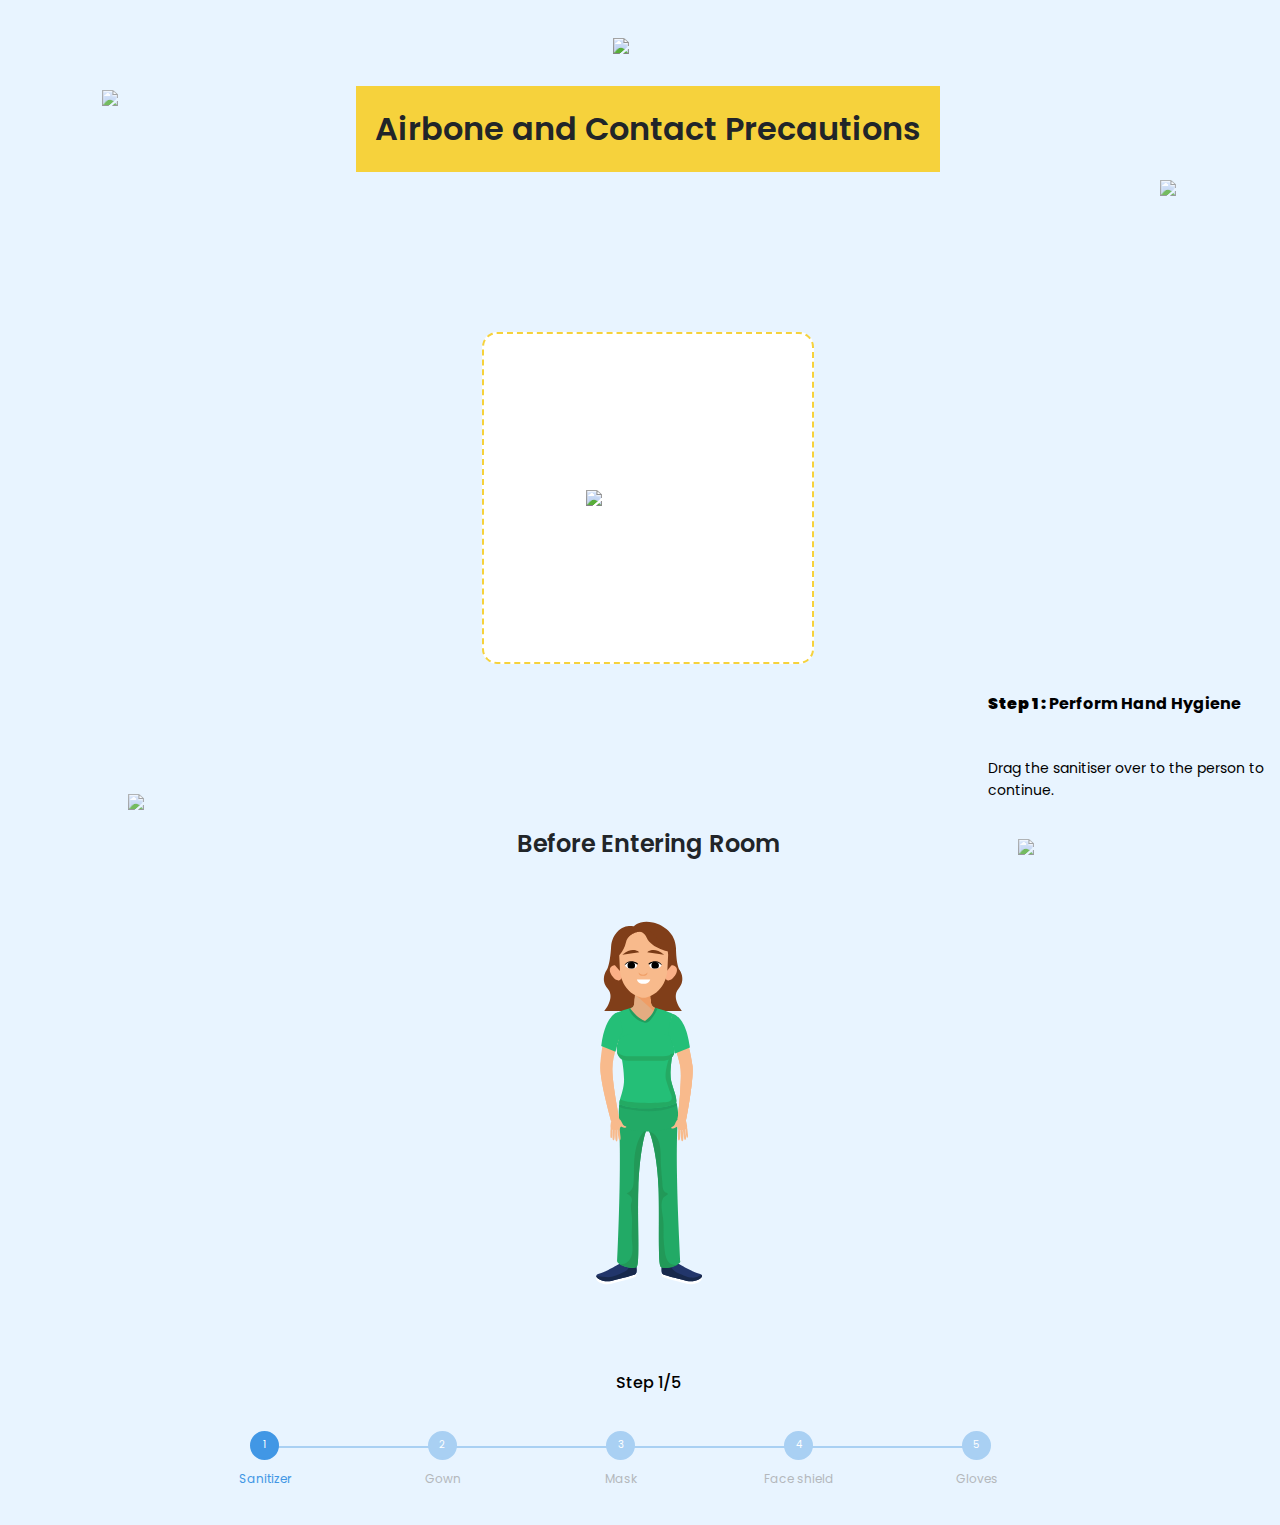
==== commit 81775e17: "changes iamges" ====
--- a/airborne.html
+++ b/airborne.html
@@ -19,14 +19,8 @@
       href="https://fonts.googleapis.com/css2?family=Poppins:ital,wght@0,100;0,200;0,300;0,400;0,500;0,600;0,700;0,800;0,900;1,100;1,200;1,300;1,400;1,500;1,600;1,700;1,800;1,900&display=swap"
       rel="stylesheet"
     />
-    <style>
-      .s_pro {
-        display: block;
-        margin-left: 0%;
-      }
-    </style>
+
     <link href="assets/css/style.css" rel="stylesheet" />
-    <style></style>
   </head>
   <body class="">
     <div class="">
@@ -34,10 +28,10 @@
         <div class="container">
           <div class="row">
             <div class="col-12 block1">
-              <img class="drop-img" src="assets/img/assets/Icon_Airbone.svg" />
-
+              <img class="drop-img" src="assets/img/Icon_Airbone.svg" />
               <h3 class="my-3">Airbone and Contact Precautions</h3>
             </div>
+
             <div
               class="col-12 m_b_12 bg_centre_cc block1b_cc col-sm-6 col-md-6 col-lg-4 col-xl-4 block1a order-1 order-md-0 order-lg-0 order-xl-0 my-auto"
             >
@@ -78,7 +72,7 @@
                       id="drag_img_d_1"
                       class="drag_img"
                       style="display: none;"
-                      src="assets/img/Droplet_Character/After/Hand Hygiene_1-01.svg"
+                      src="assets/img/Airbone_Character/Before/vishwa-08.svg"
                     />
                   </div>
                 </div>
@@ -135,7 +129,7 @@
         <div class="container">
           <div class="row">
             <div class="col-12 block1">
-              <img class="drop-img" src="assets/img/assets/Icon_Airbone.svg" />
+              <img class="drop-img" src="assets/img/Icon_Airbone.svg" />
 
               <h3 class="my-3">Airbone and Contact Precautions</h3>
             </div>
@@ -227,7 +221,7 @@
         <div class="container">
           <div class="row">
             <div class="col-12 block1">
-              <img class="drop-img" src="assets/img/assets/Icon_Airbone.svg" />
+              <img class="drop-img" src="assets/img/Icon_Airbone.svg" />
 
               <h3 class="my-3">Airbone and Contact Precautions</h3>
             </div>
@@ -318,7 +312,7 @@
         <div class="container">
           <div class="row">
             <div class="col-12 block1">
-              <img class="drop-img" src="assets/img/assets/Icon_Airbone.svg" />
+              <img class="drop-img" src="assets/img/Icon_Airbone.svg" />
 
               <h3 class="my-3">Airbone and Contact Precautions</h3>
             </div>
@@ -409,7 +403,7 @@
         <div class="container">
           <div class="row">
             <div class="col-12 block1">
-              <img class="drop-img" src="assets/img/assets/Icon_Airbone.svg" />
+              <img class="drop-img" src="assets/img/Icon_Airbone.svg" />
 
               <h3 class="my-3">Airbone and Contact Precautions</h3>
             </div>
@@ -502,10 +496,7 @@
             <div class="container">
               <div class="row">
                 <div class="col-12 block1">
-                  <img
-                    class="drop-img"
-                    src="assets/img/assets/Icon_Airbone.svg"
-                  />
+                  <img class="drop-img" src="assets/img/Icon_Airbone.svg" />
 
                   <h3 class="my-3">Airbone and Contact Precautions</h3>
                 </div>
@@ -612,10 +603,7 @@
             <div class="container">
               <div class="row">
                 <div class="col-12 block1">
-                  <img
-                    class="drop-img"
-                    src="assets/img/assets/Icon_Airbone.svg"
-                  />
+                  <img class="drop-img" src="assets/img/Icon_Airbone.svg" />
 
                   <h3 class="my-3">Airbone and Contact Precautions</h3>
                 </div>
@@ -721,10 +709,7 @@
             <div class="container">
               <div class="row">
                 <div class="col-12 block1">
-                  <img
-                    class="drop-img"
-                    src="assets/img/assets/Icon_Airbone.svg"
-                  />
+                  <img class="drop-img" src="assets/img/Icon_Airbone.svg" />
 
                   <h3 class="my-3">Airbone and Contact Precautions</h3>
                 </div>
@@ -834,10 +819,7 @@
             <div class="container">
               <div class="row">
                 <div class="col-12 block1">
-                  <img
-                    class="drop-img"
-                    src="assets/img/assets/Icon_Airbone.svg"
-                  />
+                  <img class="drop-img" src="assets/img/Icon_Airbone.svg" />
 
                   <h3 class="my-3">Airbone and Contact Precautions</h3>
                   <p class="P_text_aling_1">
@@ -943,10 +925,7 @@
             <div class="container">
               <div class="row">
                 <div class="col-12 block1">
-                  <img
-                    class="drop-img"
-                    src="assets/img/assets/Icon_Airbone.svg"
-                  />
+                  <img class="drop-img" src="assets/img/Icon_Airbone.svg" />
 
                   <h3 class="my-3">Airbone and Contact Precautions</h3>
                   <p class="P_text_aling_1">
@@ -1052,10 +1031,7 @@
             <div class="container">
               <div class="row">
                 <div class="col-12 block1">
-                  <img
-                    class="drop-img"
-                    src="assets/img/assets/Icon_Airbone.svg"
-                  />
+                  <img class="drop-img" src="assets/img/Icon_Airbone.svg" />
 
                   <h3 class="my-3">Airbone and Contact Precautions</h3>
                   <p class="P_text_aling_1">
@@ -1100,7 +1076,7 @@
                           id="drag_img_d_2"
                           class="drag_img"
                           style="display: none;"
-                          src="assets/img/Droplet_Character/After/Hand Hygiene_1-01.svg"
+                          src="assets/img/Airbone_Character/Before/vishwa-08.svg"
                         />
                       </div>
                     </div>
@@ -1168,10 +1144,10 @@
       </section>
     </div>
 
-    <img src="assets/img/assets/Virus_Y.svg" class="d_g_bg_ico" />
-    <img src="assets/img/assets/Virus_Y.svg" class="d_g_bg_ico_2" />
-    <img src="assets/img/assets/Virus_Y.svg" class="d_g_bg_ico_3" />
-    <img src="assets/img/assets/Virus_Y.svg" class="d_g_bg_ico_4" />
+    <img src="assets/img/YellowVirus.svg" class="d_g_bg_ico" />
+    <img src="assets/img/YellowVirus.svg" class="d_g_bg_ico_2" />
+    <img src="assets/img/YellowVirus.svg" class="d_g_bg_ico_3" />
+    <img src="assets/img/YellowVirus.svg" class="d_g_bg_ico_4" />
 
     <script src="assets/js/jquery.min.js"></script>
 
@@ -1182,7 +1158,5 @@
     ></script>
     <script src="https://cdnjs.cloudflare.com/ajax/libs/jqueryui-touch-punch/0.2.3/jquery.ui.touch-punch.min.js"></script>
     <script src="assets/js/main2.js"></script>
-
-    <script></script>
   </body>
 </html>
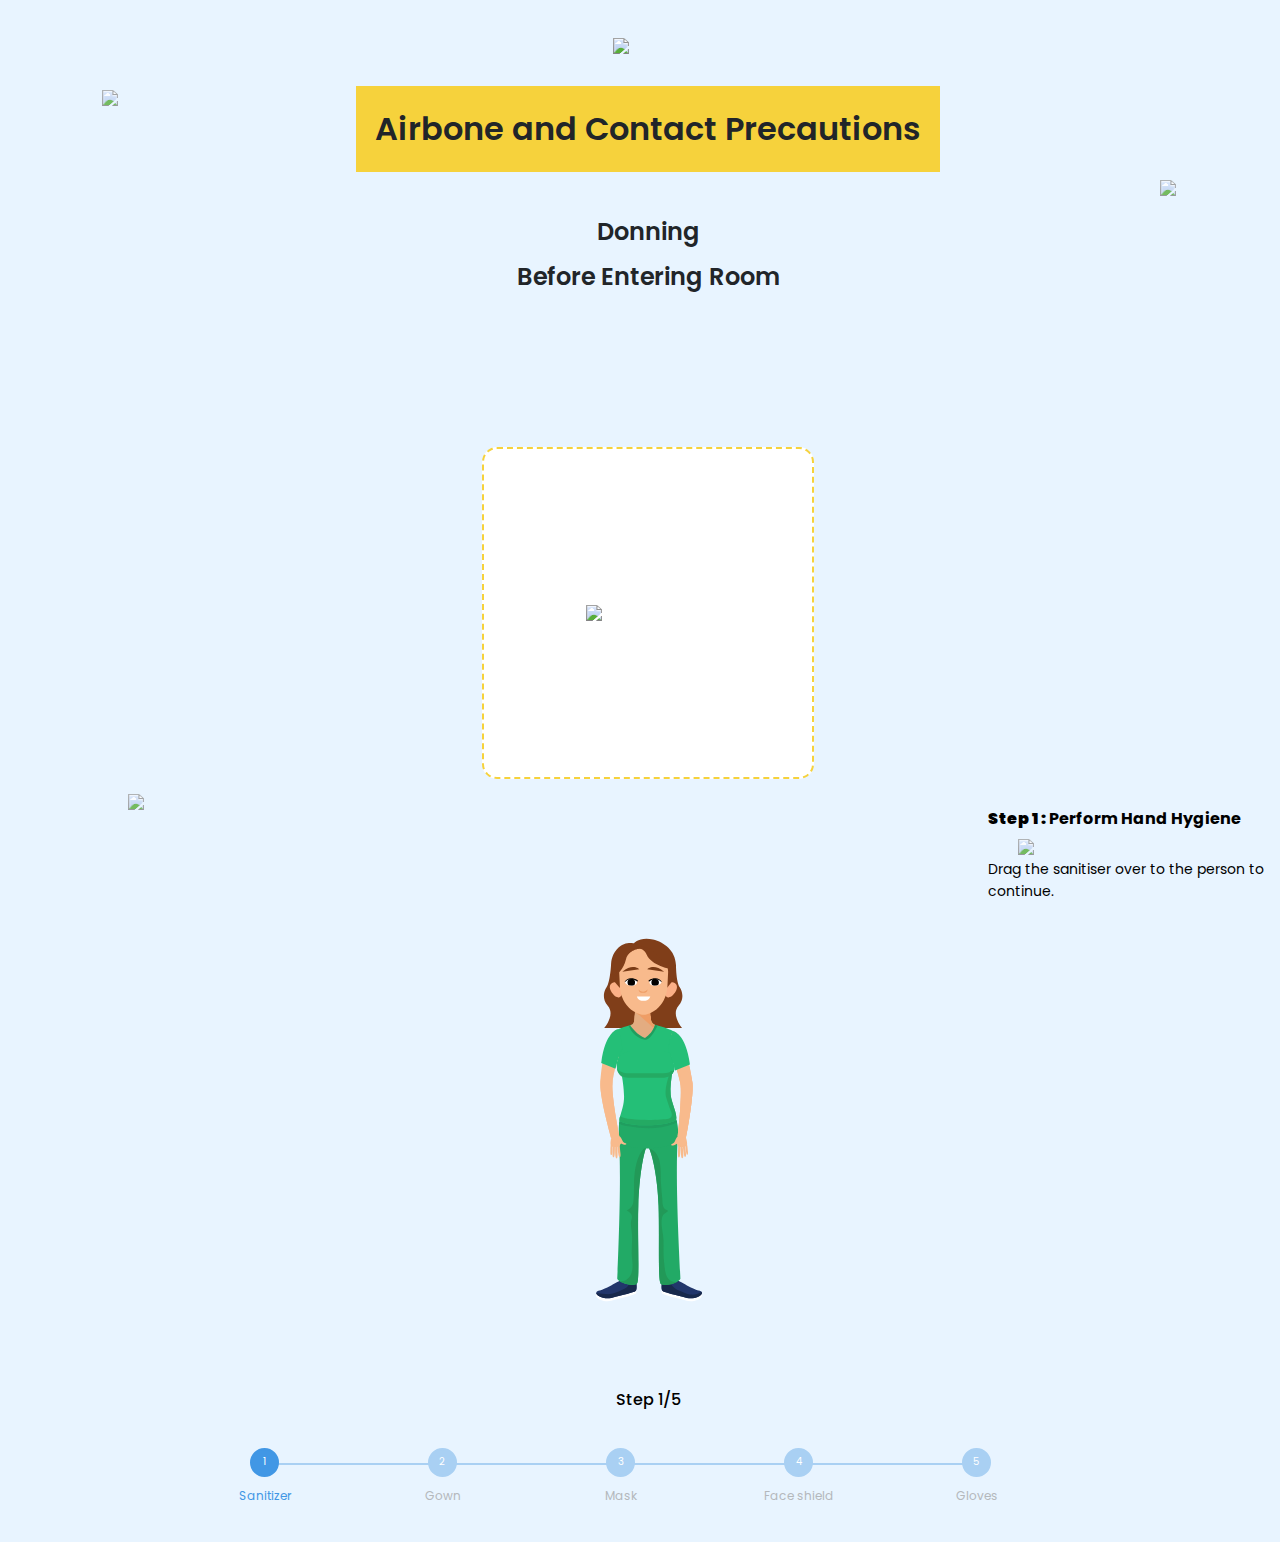
==== commit 48648ff5: "cahnges" ====
--- a/airborne.html
+++ b/airborne.html
@@ -21,8 +21,18 @@
     />
 
     <link href="assets/css/style.css" rel="stylesheet" />
+    <style>
+      canvas {
+        position: absolute;
+        bottom: 0;
+        left: 0;
+        width: 100%;
+        z-index: -100;
+      }
+    </style>
   </head>
   <body class="">
+    <canvas id="canvas"></canvas>
     <div class="">
       <section class="container-block1">
         <div class="container">
@@ -30,6 +40,8 @@
             <div class="col-12 block1">
               <img class="drop-img" src="assets/img/Icon_Airbone.svg" />
               <h3 class="my-3">Airbone and Contact Precautions</h3>
+              <p class="P_text_aling_21 red_d">Donning</p>
+              <p class="P_text_aling_1 red_d">Before Entering Room</p>
             </div>
 
             <div
@@ -58,8 +70,6 @@
                 <div
                   class="col-12 col-sm-12 col-md-12 col-lg-6 col-xl-6 block1b"
                 >
-                  <p class="P_text_aling_1 red_d">Before Entering Room</p>
-
                   <div class="block1b-image-container">
                     <img
                       droppable="true"
@@ -132,6 +142,8 @@
               <img class="drop-img" src="assets/img/Icon_Airbone.svg" />
 
               <h3 class="my-3">Airbone and Contact Precautions</h3>
+              <p class="P_text_aling_21 red_d">Donning</p>
+              <p class="P_text_aling_1 red_d">Before Entering Room</p>
             </div>
             <div
               class="col-12 m_b_12 bg_centre_cc block1b_cc col-sm-6 col-md-6 col-lg-4 col-xl-4 block1a order-1 order-md-0 order-lg-0 order-xl-0 my-auto"
@@ -158,7 +170,6 @@
                 <div
                   class="col-12 col-sm-12 col-md-12 col-lg-6 col-xl-6 block1b"
                 >
-                  <p class="P_text_aling_1 red_d">Before Entering Room</p>
                   <div class="block1b-image-container">
                     <img
                       class="block1b-image"
@@ -224,6 +235,8 @@
               <img class="drop-img" src="assets/img/Icon_Airbone.svg" />
 
               <h3 class="my-3">Airbone and Contact Precautions</h3>
+              <p class="P_text_aling_21 red_d">Donning</p>
+              <p class="P_text_aling_1 red_d">Before Entering Room</p>
             </div>
             <div
               class="col-12 m_b_12 bg_centre_cc block1b_cc col-sm-6 col-md-6 col-lg-4 col-xl-4 block1a order-1 order-md-0 order-lg-0 order-xl-0 my-auto"
@@ -249,7 +262,6 @@
                 <div
                   class="col-12 col-sm-12 col-md-12 col-lg-6 col-xl-6 block1b"
                 >
-                  <p class="P_text_aling_1 red_d">Before Entering Room</p>
                   <div class="block1b-image-container">
                     <img
                       class="block1b-image"
@@ -315,6 +327,8 @@
               <img class="drop-img" src="assets/img/Icon_Airbone.svg" />
 
               <h3 class="my-3">Airbone and Contact Precautions</h3>
+              <p class="P_text_aling_21 red_d">Donning</p>
+              <p class="P_text_aling_1 red_d">Before Entering Room</p>
             </div>
             <div
               class="col-12 m_b_12 bg_centre_cc block1b_cc col-sm-6 col-md-6 col-lg-4 col-xl-4 block1a order-1 order-md-0 order-lg-0 order-xl-0 my-auto"
@@ -340,7 +354,6 @@
                 <div
                   class="col-12 col-sm-12 col-md-12 col-lg-6 col-xl-6 block1b"
                 >
-                  <p class="P_text_aling_1 red_d">Before Entering Room</p>
                   <div class="block1b-image-container">
                     <img
                       class="block1b-image"
@@ -406,6 +419,8 @@
               <img class="drop-img" src="assets/img/Icon_Airbone.svg" />
 
               <h3 class="my-3">Airbone and Contact Precautions</h3>
+              <p class="P_text_aling_21 red_d">Donning</p>
+              <p class="P_text_aling_1 red_d">Before Entering Room</p>
             </div>
             <div
               class="col-12 m_b_12 bg_centre_cc block1b_cc col-sm-6 col-md-6 col-lg-4 col-xl-4 block1a order-1 order-md-0 order-lg-0 order-xl-0 my-auto"
@@ -431,7 +446,6 @@
                 <div
                   class="col-12 col-sm-12 col-md-12 col-lg-6 col-xl-6 block1b"
                 >
-                  <p class="P_text_aling_1 red_d">Before Entering Room</p>
                   <div class="block1b-image-container">
                     <img
                       class="block1b-image"
@@ -499,6 +513,8 @@
                   <img class="drop-img" src="assets/img/Icon_Airbone.svg" />
 
                   <h3 class="my-3">Airbone and Contact Precautions</h3>
+                  <p class="P_text_aling_21">Doffing</p>
+                  <p class="P_text_aling_21">In the room / ante-room</p>
                 </div>
                 <div
                   class="col-12 m_b_12 bg_centre_cc block1b_cc col-sm-6 col-md-6 col-lg-4 col-xl-4 block1a order-1 order-md-0 order-lg-0 order-xl-0 my-auto"
@@ -521,7 +537,6 @@
                     <div
                       class="col-12 col-sm-12 col-md-12 col-lg-6 col-xl-6 block1b"
                     >
-                      <p class="P_text_aling_1">In the room / ante-room</p>
                       <div class="block1b-image-container">
                         <img
                           id="drag"
@@ -606,6 +621,8 @@
                   <img class="drop-img" src="assets/img/Icon_Airbone.svg" />
 
                   <h3 class="my-3">Airbone and Contact Precautions</h3>
+                  <p class="P_text_aling_21">Doffing</p>
+                  <p class="P_text_aling_21">In the room / ante-room</p>
                 </div>
                 <div
                   class="col-12 m_b_12 bg_centre_cc block1b_cc col-sm-6 col-md-6 col-lg-4 col-xl-4 block1a order-1 order-md-0 order-lg-0 order-xl-0 my-auto"
@@ -628,7 +645,6 @@
                     <div
                       class="col-12 col-sm-12 col-md-12 col-lg-6 col-xl-6 block1b"
                     >
-                      <p class="P_text_aling_1">In the room / ante-room</p>
                       <div class="block1b-image-container">
                         <img
                           draggable="true"
@@ -712,6 +728,8 @@
                   <img class="drop-img" src="assets/img/Icon_Airbone.svg" />
 
                   <h3 class="my-3">Airbone and Contact Precautions</h3>
+                  <p class="P_text_aling_21">Doffing</p>
+                  <p class="P_text_aling_21">In the room / ante-room</p>
                 </div>
                 <div
                   class="col-12 m_b_12 bg_centre_cc block1b_cc col-sm-6 col-md-6 col-lg-4 col-xl-4 block1a order-1 order-md-0 order-lg-0 order-xl-0 my-auto"
@@ -726,7 +744,7 @@
                   </div>
 
                   <div class="apron-text-container my-3">
-                    <h5><b>Step 3: </b> Perform Hand Hygiene</h5>
+                    <h5><b>Step 3: </b> Perform Hand Hygiene Clean Hands.</h5>
                     <p>
                       Drag the sanitiser over to the person to continue .
                     </p>
@@ -739,7 +757,6 @@
                     <div
                       class="col-12 col-sm-12 col-md-12 col-lg-6 col-xl-6 block1b"
                     >
-                      <p class="P_text_aling_1">In the room / ante-room</p>
                       <div class="block1b-image-container">
                         <img
                           droppable="true"
@@ -822,6 +839,8 @@
                   <img class="drop-img" src="assets/img/Icon_Airbone.svg" />
 
                   <h3 class="my-3">Airbone and Contact Precautions</h3>
+                  <p class="P_text_aling_21">Doffing</p>
+
                   <p class="P_text_aling_1">
                     Outside the room / in the ante-room
                   </p>
@@ -928,6 +947,7 @@
                   <img class="drop-img" src="assets/img/Icon_Airbone.svg" />
 
                   <h3 class="my-3">Airbone and Contact Precautions</h3>
+                  <p class="P_text_aling_21">Doffing</p>
                   <p class="P_text_aling_1">
                     Outside the room / in the ante-room
                   </p>
@@ -1034,6 +1054,7 @@
                   <img class="drop-img" src="assets/img/Icon_Airbone.svg" />
 
                   <h3 class="my-3">Airbone and Contact Precautions</h3>
+                  <p class="P_text_aling_21">Doffing</p>
                   <p class="P_text_aling_1">
                     Outside the room / in the ante-room
                   </p>
@@ -1107,19 +1128,19 @@
                           </div>
                         </div>
                         <div class="button-container">
-                          <a
-                            href="index.html"
+                          <button
                             name="next"
+                            onclick="loop()"
                             id="drop_drag_next_nex_d_2"
                             class="block1b-button mx-1"
                             style="display: none;"
                           >
-                            Home
+                            Continue
                             <i
                               class="fa fa-angle-double-right"
                               aria-hidden="true"
                             ></i>
-                          </a>
+                          </button>
                         </div>
                       </div>
                     </div>
@@ -1140,6 +1161,31 @@
               </div>
             </div>
           </div>
+
+          <div class="d_d_div">
+            <div class="container">
+              <div class="row">
+                <div class="col-12 block1">
+                  <img class="drop-img" src="assets/img/Icon_Airbone.svg" />
+
+                  <h3 class="my-3">Airbone and Contact Precautions</h3>
+                </div>
+                <div class="col-md-12" style="text-align: center;">
+                  <img class="suc_img" src="assets/img/Assets/done.svg" />
+                </div>
+                <div class="col-12 d-flex justify-content-center">
+                  <h1 class="suc_head">
+                    Well done Training Completed !!!<span class="suc_color">
+                      Successfully</span
+                    >
+                  </h1>
+                </div>
+                <div class="col-12 d-flex justify-content-center mt-3">
+                  <a href="index.html" class="suc_btn btn btn-lg">Home </a>
+                </div>
+              </div>
+            </div>
+          </div>
         </div>
       </section>
     </div>
--- a/assets/css/style.css
+++ b/assets/css/style.css
@@ -3,7 +3,9 @@
   background-color: #e8f4ff;
   width: 100%;
   height: 100%;
-}
+  overscroll-behavior-y: contain;
+}
+
 .logo_img_d {
   width: 20%;
 }
@@ -714,7 +716,7 @@
   }
 
   .sec_pad {
-    padding-top: 100px;
+    padding-top: 50px;
   }
 
   .ban_head {
@@ -1403,6 +1405,16 @@
   }
   .progressbar li:before {
     margin: 0 auto 5px auto !important;
+  }
+  .suc_img {
+    width: 280px !important;
+  }
+
+  .P_text_aling_21 {
+    font-size: 14px !important;
+    margin-bottom: 5px !important;
+    font-weight: 600 !important;
+    color: #ff0000;
   }
 }
 .s_pro {
@@ -1506,3 +1518,47 @@
 .bg-light {
   background-color: #ffff !important;
 }
+.P_text_aling_21 {
+  font-size: 24px;
+  margin-bottom: 0px;
+  margin-top: 10px;
+  font-weight: 600;
+  color: #ff0000;
+}
+p {
+  display: block;
+  margin-block-start: 0em;
+  margin-block-end: 0em;
+  margin-inline-start: 0px;
+  margin-inline-end: 0px;
+}
+
+.suc_bg {
+  margin: auto;
+}
+
+.suc_head {
+  color: #3d94cf;
+  font-size: 28px;
+  font-weight: 600;
+  line-height: 1.5;
+  text-align: center;
+}
+.suc_btn {
+  border-radius: 5px;
+
+  background-color: #187dd7;
+  color: #fff;
+
+  font-size: 16px;
+  border: 1px solid #187dd7;
+}
+.suc_btn:hover {
+  color: #fff;
+}
+.suc_color {
+  color: #22aa66;
+}
+.suc_img {
+  width: 500px;
+}
